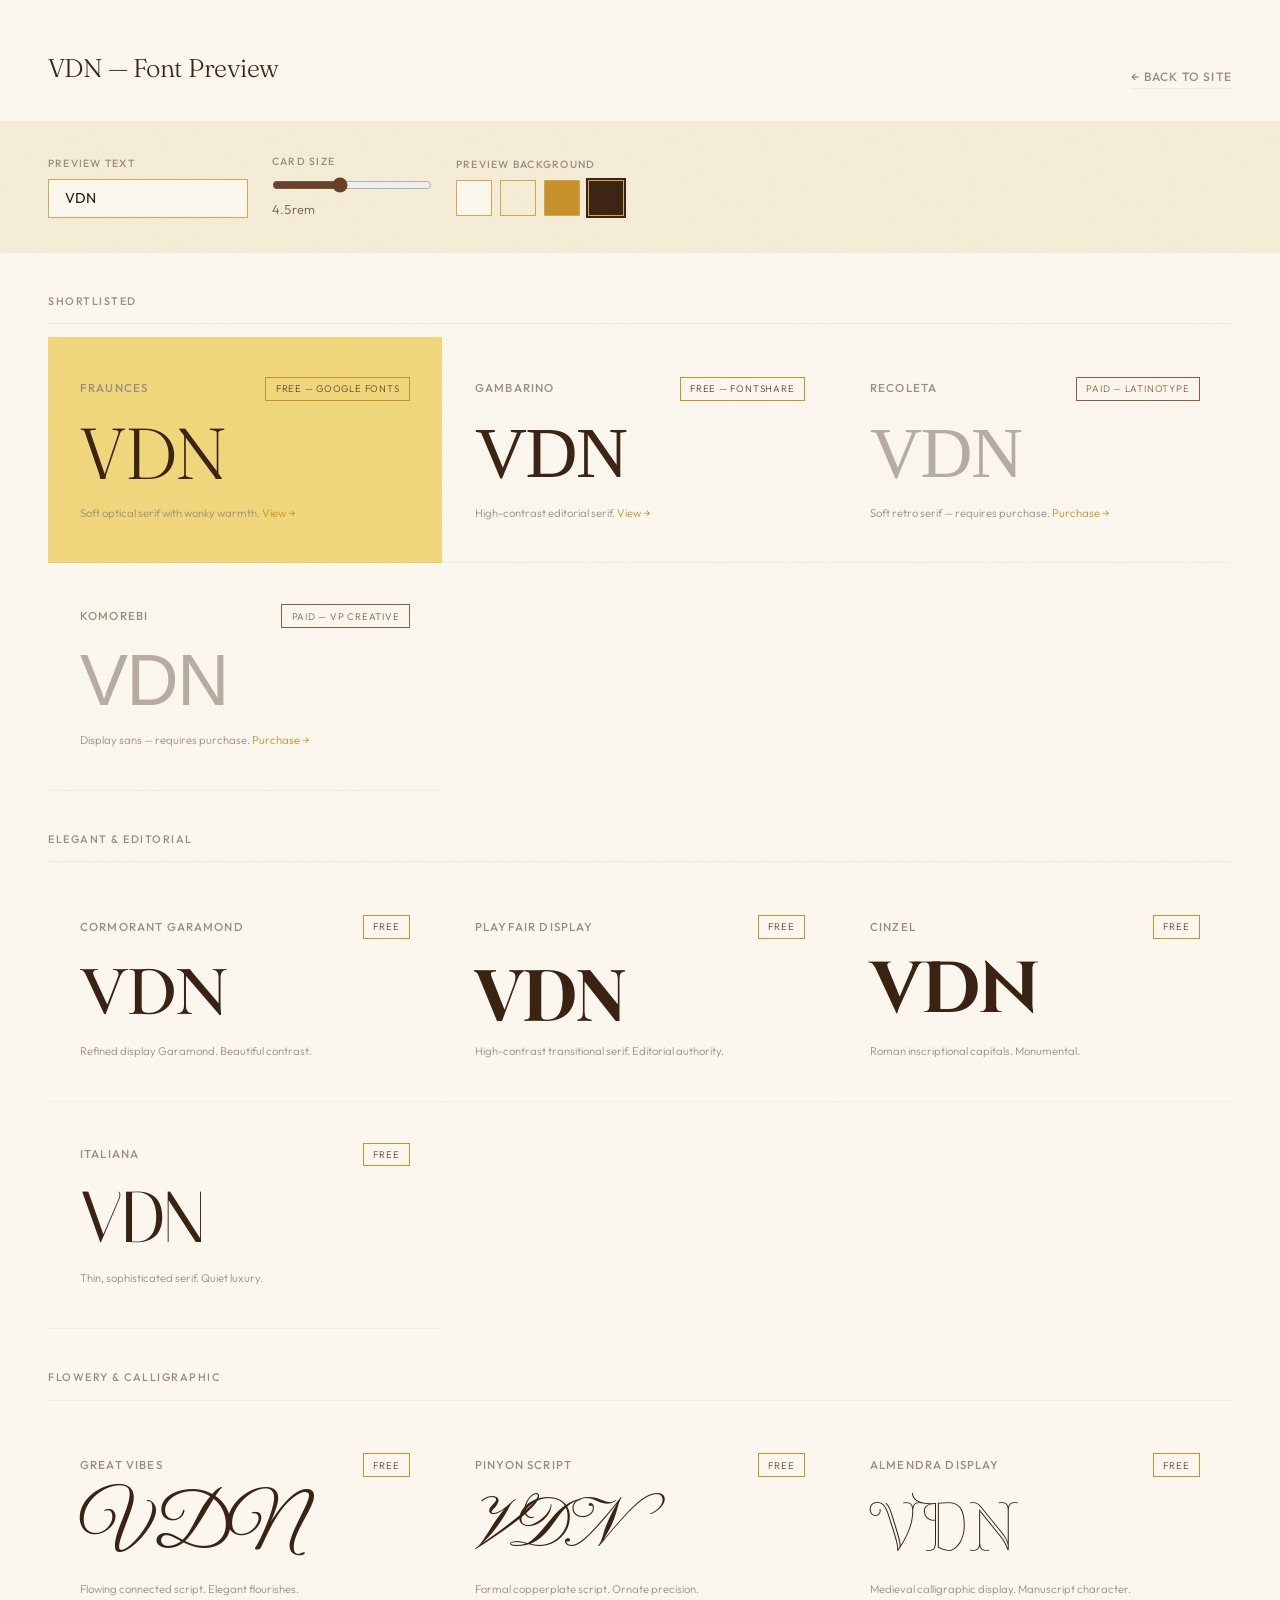
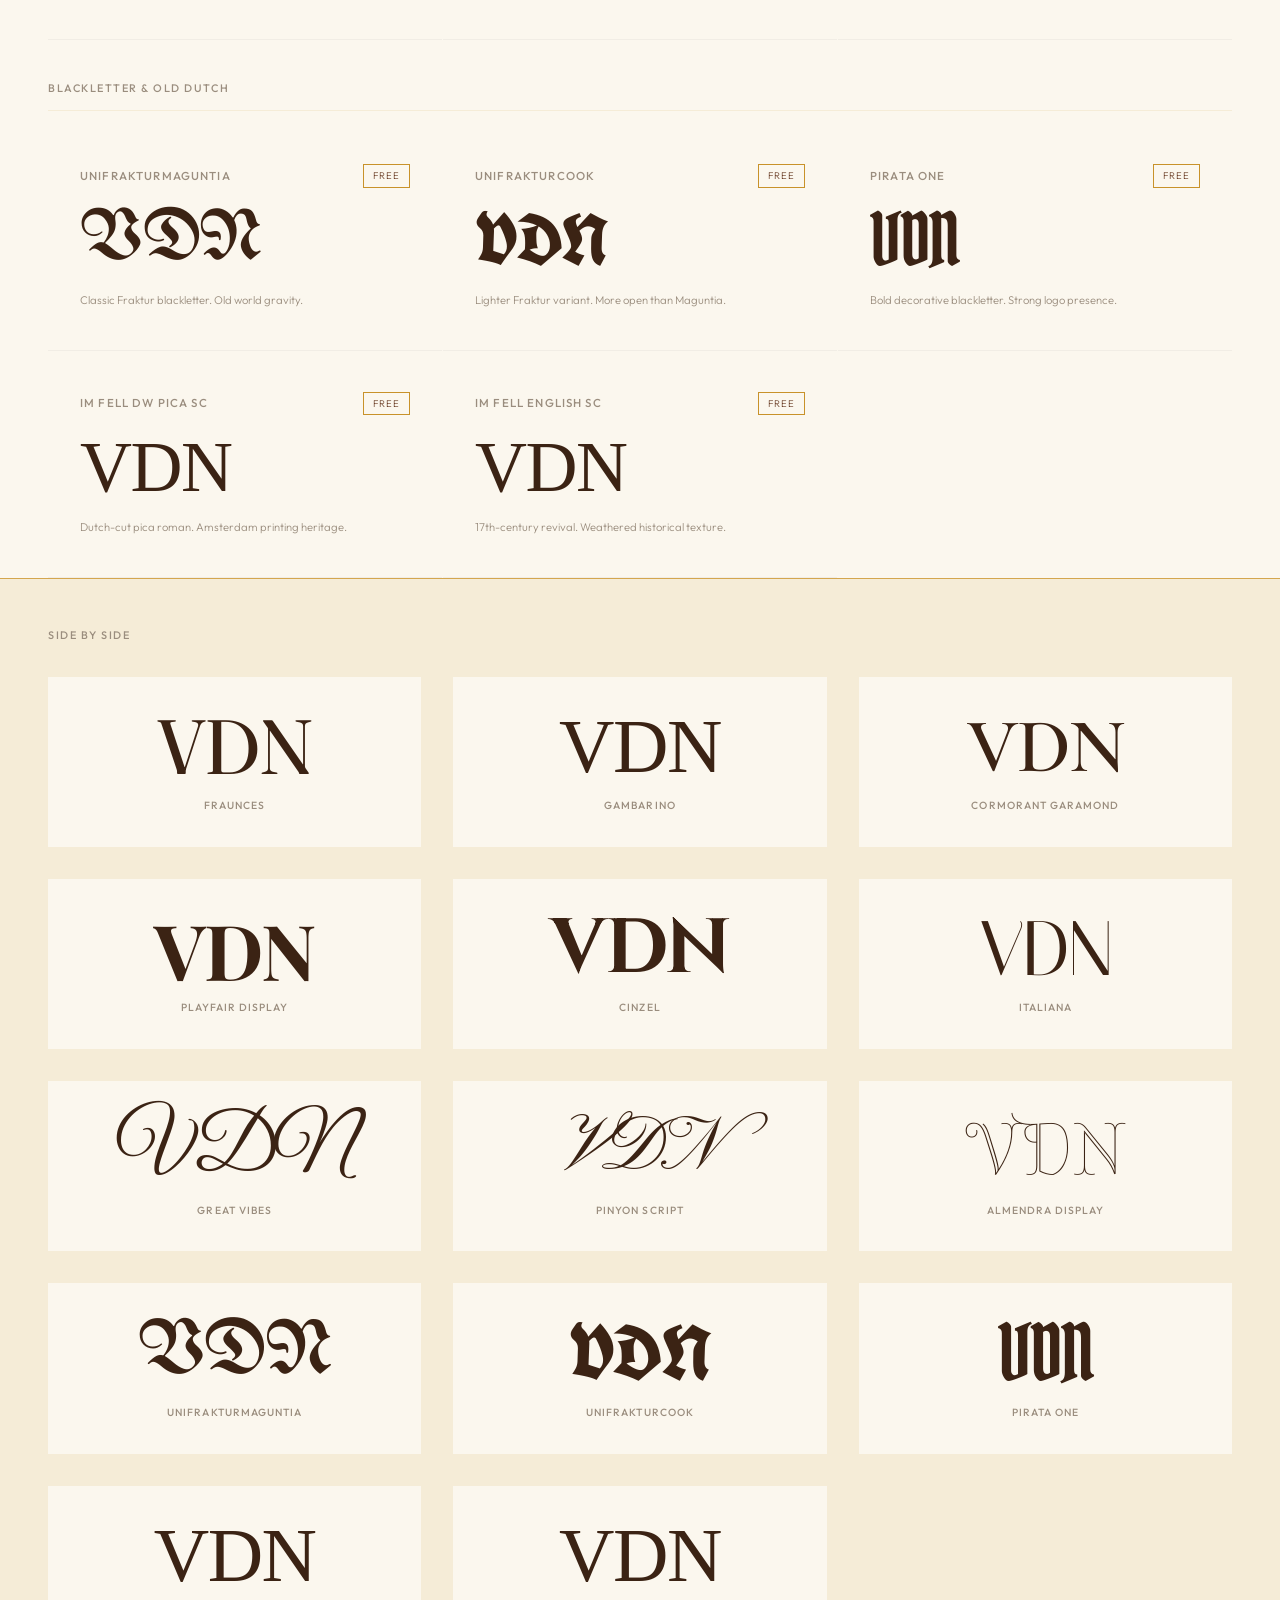
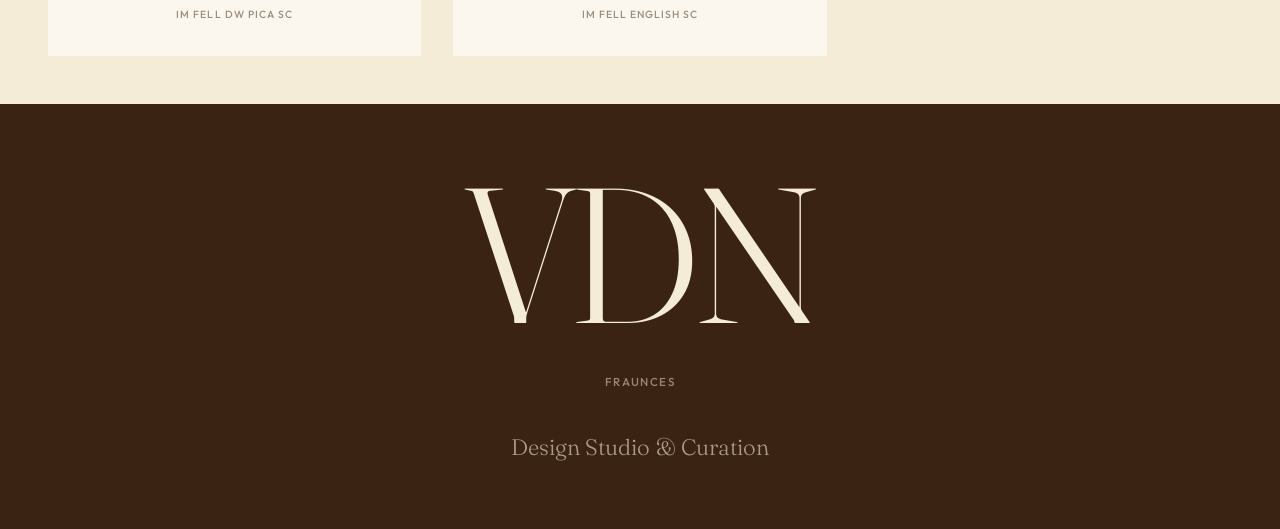
==== font-preview.html @ b95c85fc "Add font preview tool and update palette to hagelslag colors - Font preview page with 14 curated fon" ====
<!DOCTYPE html>
<html lang="en">
<head>
  <meta charset="UTF-8">
  <meta name="viewport" content="width=device-width, initial-scale=1.0">
  <title>VDN — Font Preview</title>
  <link rel="preconnect" href="https://fonts.googleapis.com">
  <link rel="preconnect" href="https://fonts.gstatic.com" crossorigin>
  <link href="https://fonts.googleapis.com/css2?family=Fraunces:opsz,wght@9..144,300;9..144,400;9..144,600;9..144,700&family=UnifrakturMaguntia&family=UnifrakturCook:wght@700&family=Pirata+One&family=Cinzel:wght@400;700&family=IM+Fell+English+SC&family=IM+Fell+DW+Pica+SC&family=Almendra+Display&family=Cormorant+Garamond:wght@300;400;600;700&family=Playfair+Display:wght@400;700&family=Italiana&family=Great+Vibes&family=Pinyon+Script&family=Outfit:wght@300;400;500&display=swap" rel="stylesheet">
  <!-- Gambarino from Fontshare -->
  <link href="https://api.fontshare.com/v2/css?f[]=gambarino@400&display=swap" rel="stylesheet">
  <style>
    :root {
      /* Hagelslag palette — deep chocolate, butter, honey */
      --chocolate: #3B2314;
      --chocolate-mid: #6B3E26;
      --chocolate-light: #8B5E3C;
      --honey: #C8922A;
      --honey-light: #D4A64E;
      --butter: #E8C86A;
      --butter-light: #F0D77B;
      --cream: #F5ECD7;
      --bread: #FBF7EE;
      --ink: #2A1A0E;
      --ink-soft: #6B5D50;
      --ink-faint: #9A8D7E;
    }

    *, *::before, *::after {
      margin: 0; padding: 0; box-sizing: border-box;
    }

    html {
      font-size: 16px;
      -webkit-font-smoothing: antialiased;
    }

    body {
      font-family: 'Outfit', sans-serif;
      font-weight: 300;
      color: var(--ink);
      background: var(--bread);
      line-height: 1.6;
      overflow-x: hidden;
    }

    /* Grain */
    body::after {
      content: '';
      position: fixed;
      inset: 0;
      pointer-events: none;
      z-index: 9999;
      opacity: 0.025;
      background-image: url("data:image/svg+xml,%3Csvg viewBox='0 0 256 256' xmlns='http://www.w3.org/2000/svg'%3E%3Cfilter id='noise'%3E%3CfeTurbulence type='fractalNoise' baseFrequency='0.9' numOctaves='4' stitchTiles='stitch'/%3E%3C/filter%3E%3Crect width='100%25' height='100%25' filter='url(%23noise)'/%3E%3C/svg%3E");
      background-size: 200px;
    }

    /* ---- Header ---- */
    .page-header {
      padding: 3rem 3rem 2rem;
      border-bottom: 1px solid var(--cream);
      display: flex;
      justify-content: space-between;
      align-items: flex-end;
      flex-wrap: wrap;
      gap: 1rem;
    }

    .page-header h1 {
      font-family: 'Fraunces', serif;
      font-weight: 300;
      font-size: 1.6rem;
      letter-spacing: -0.02em;
      color: var(--chocolate);
    }

    .page-header a {
      font-size: 0.75rem;
      letter-spacing: 0.1em;
      text-transform: uppercase;
      font-weight: 500;
      color: var(--ink-faint);
      text-decoration: none;
      border-bottom: 1px solid var(--cream);
      padding-bottom: 2px;
      transition: color 0.3s, border-color 0.3s;
    }

    .page-header a:hover {
      color: var(--chocolate);
      border-color: var(--chocolate);
    }

    /* ---- Controls ---- */
    .controls {
      padding: 2rem 3rem;
      display: flex;
      flex-wrap: wrap;
      gap: 1.5rem;
      align-items: center;
      border-bottom: 1px solid var(--cream);
      background: var(--cream);
    }

    .control-group {
      display: flex;
      flex-direction: column;
      gap: 0.4rem;
    }

    .control-group label {
      font-size: 0.65rem;
      letter-spacing: 0.12em;
      text-transform: uppercase;
      font-weight: 500;
      color: var(--ink-faint);
    }

    .control-group input[type="text"] {
      padding: 0.6rem 1rem;
      border: 1px solid var(--honey-light);
      background: var(--bread);
      font-family: 'Outfit', sans-serif;
      font-size: 0.9rem;
      color: var(--ink);
      outline: none;
      width: 200px;
      transition: border-color 0.3s;
    }

    .control-group input[type="text"]:focus {
      border-color: var(--honey);
    }

    .control-group input[type="range"] {
      width: 160px;
      accent-color: var(--chocolate-mid);
    }

    .size-value {
      font-size: 0.8rem;
      color: var(--ink-soft);
      font-variant-numeric: tabular-nums;
    }

    .theme-toggles {
      display: flex;
      gap: 0.5rem;
      margin-left: auto;
    }

    .theme-btn {
      width: 36px;
      height: 36px;
      border: 1px solid var(--honey-light);
      cursor: pointer;
      transition: transform 0.2s, box-shadow 0.2s;
    }

    .theme-btn:hover { transform: scale(1.1); }

    .theme-btn.active {
      box-shadow: 0 0 0 2px var(--chocolate);
    }

    .theme-btn.light { background: var(--bread); }
    .theme-btn.cream { background: var(--cream); }
    .theme-btn.honey { background: var(--honey); }
    .theme-btn.dark { background: var(--chocolate); }

    /* ---- Category Headers ---- */
    .category {
      padding: 2.5rem 3rem 0.8rem;
    }

    .category h2 {
      font-family: 'Outfit', sans-serif;
      font-weight: 500;
      font-size: 0.68rem;
      letter-spacing: 0.14em;
      text-transform: uppercase;
      color: var(--ink-faint);
      padding-bottom: 0.8rem;
      border-bottom: 1px solid var(--cream);
    }

    /* ---- Font Cards ---- */
    .font-grid {
      padding: 0 3rem;
      display: grid;
      grid-template-columns: repeat(auto-fill, minmax(340px, 1fr));
      gap: 1px;
    }

    .font-card {
      padding: 2.5rem 2rem;
      cursor: pointer;
      transition: background 0.4s ease;
      position: relative;
      border-bottom: 1px solid rgba(0,0,0,0.04);
    }

    .font-card:hover {
      background: var(--cream);
    }

    .font-card.selected {
      background: var(--butter-light);
    }

    .font-card-meta {
      display: flex;
      justify-content: space-between;
      align-items: center;
      margin-bottom: 1rem;
    }

    .font-card-name {
      font-size: 0.72rem;
      letter-spacing: 0.1em;
      text-transform: uppercase;
      font-weight: 500;
      color: var(--ink-faint);
    }

    .font-card-tag {
      font-size: 0.6rem;
      letter-spacing: 0.08em;
      text-transform: uppercase;
      padding: 0.2rem 0.6rem;
      border: 1px solid var(--cream);
      color: var(--ink-faint);
    }

    .font-card-tag.free { border-color: var(--honey); color: var(--chocolate-mid); }
    .font-card-tag.paid { border-color: var(--chocolate-light); color: var(--chocolate-light); }

    .font-card-preview {
      line-height: 1;
      letter-spacing: -0.02em;
      word-break: break-word;
      transition: font-size 0.3s ease;
      color: var(--chocolate);
    }

    .font-card-source {
      margin-top: 1rem;
      font-size: 0.7rem;
      color: var(--ink-faint);
    }

    .font-card-source a {
      color: var(--honey);
      text-decoration: none;
      border-bottom: 1px solid transparent;
      transition: border-color 0.3s;
    }

    .font-card-source a:hover {
      border-bottom-color: var(--honey);
    }

    /* ---- Large Preview ---- */
    .large-preview {
      padding: 4rem 3rem;
      text-align: center;
      min-height: 40vh;
      display: flex;
      flex-direction: column;
      justify-content: center;
      align-items: center;
      transition: background 0.5s, color 0.5s;
      background: var(--chocolate);
      color: var(--cream);
      position: relative;
    }

    .large-preview-text {
      font-size: clamp(5rem, 15vw, 14rem);
      line-height: 0.9;
      letter-spacing: -0.03em;
      transition: font-family 0.1s;
    }

    .large-preview-label {
      margin-top: 2rem;
      font-family: 'Outfit', sans-serif;
      font-size: 0.72rem;
      letter-spacing: 0.12em;
      text-transform: uppercase;
      font-weight: 500;
      opacity: 0.5;
    }

    .large-preview-subtitle {
      margin-top: 2.5rem;
      font-size: clamp(1rem, 2vw, 1.4rem);
      line-height: 1.5;
      opacity: 0.6;
      max-width: 500px;
      transition: font-family 0.1s;
    }

    /* ---- Side-by-side ---- */
    .comparison {
      padding: 3rem;
      background: var(--cream);
      border-top: 1px solid var(--honey-light);
    }

    .comparison h2 {
      font-family: 'Outfit', sans-serif;
      font-weight: 500;
      font-size: 0.68rem;
      letter-spacing: 0.14em;
      text-transform: uppercase;
      color: var(--ink-faint);
      margin-bottom: 2rem;
    }

    .comparison-grid {
      display: grid;
      grid-template-columns: repeat(auto-fit, minmax(280px, 1fr));
      gap: 2rem;
    }

    .comparison-item {
      padding: 2rem;
      background: var(--bread);
      text-align: center;
      transition: background 0.3s;
      cursor: pointer;
    }

    .comparison-item:hover {
      background: var(--butter-light);
    }

    .comparison-vdn {
      font-size: clamp(3rem, 6vw, 5rem);
      line-height: 1;
      letter-spacing: -0.02em;
      margin-bottom: 0.8rem;
      color: var(--chocolate);
    }

    .comparison-name {
      font-size: 0.65rem;
      letter-spacing: 0.1em;
      text-transform: uppercase;
      font-weight: 500;
      color: var(--ink-faint);
    }

    /* Theme variations */
    .large-preview.theme-light {
      background: var(--bread);
      color: var(--chocolate);
    }

    .large-preview.theme-cream {
      background: var(--cream);
      color: var(--chocolate);
    }

    .large-preview.theme-honey {
      background: var(--honey);
      color: var(--chocolate);
    }

    .large-preview.theme-dark {
      background: var(--chocolate);
      color: var(--cream);
    }

    /* Responsive */
    @media (max-width: 700px) {
      .page-header, .controls, .category, .font-grid, .comparison, .large-preview {
        padding-left: 1.5rem;
        padding-right: 1.5rem;
      }

      .font-grid {
        grid-template-columns: 1fr;
      }

      .controls { gap: 1rem; }
      .theme-toggles { margin-left: 0; }
    }
  </style>
</head>
<body>

  <header class="page-header">
    <h1>VDN — Font Preview</h1>
    <a href="index.html">&larr; Back to site</a>
  </header>

  <div class="controls">
    <div class="control-group">
      <label>Preview Text</label>
      <input type="text" id="previewText" value="VDN" maxlength="20">
    </div>
    <div class="control-group">
      <label>Card Size</label>
      <input type="range" id="sizeSlider" min="2" max="8" step="0.5" value="4.5">
      <span class="size-value" id="sizeValue">4.5rem</span>
    </div>
    <div class="control-group">
      <label>Preview Background</label>
      <div class="theme-toggles">
        <button class="theme-btn light" data-theme="theme-light" title="Bread"></button>
        <button class="theme-btn cream" data-theme="theme-cream" title="Cream"></button>
        <button class="theme-btn honey" data-theme="theme-honey" title="Honey"></button>
        <button class="theme-btn dark active" data-theme="theme-dark" title="Chocolate"></button>
      </div>
    </div>
  </div>

  <!-- Shortlisted -->
  <div class="category"><h2>Shortlisted</h2></div>
  <div class="font-grid">
    <div class="font-card selected" data-font="'Fraunces', serif" onclick="selectFont(this)">
      <div class="font-card-meta">
        <span class="font-card-name">Fraunces</span>
        <span class="font-card-tag free">Free — Google Fonts</span>
      </div>
      <div class="font-card-preview" style="font-family: 'Fraunces', serif;">VDN</div>
      <div class="font-card-source">Soft optical serif with wonky warmth. <a href="https://fonts.google.com/specimen/Fraunces" target="_blank">View &rarr;</a></div>
    </div>
    <div class="font-card" data-font="'Gambarino', serif" onclick="selectFont(this)">
      <div class="font-card-meta">
        <span class="font-card-name">Gambarino</span>
        <span class="font-card-tag free">Free — Fontshare</span>
      </div>
      <div class="font-card-preview" style="font-family: 'Gambarino', serif;">VDN</div>
      <div class="font-card-source">High-contrast editorial serif. <a href="https://www.fontshare.com/fonts/gambarino" target="_blank">View &rarr;</a></div>
    </div>
    <div class="font-card" data-font="'Recoleta', serif" onclick="selectFont(this)">
      <div class="font-card-meta">
        <span class="font-card-name">Recoleta</span>
        <span class="font-card-tag paid">Paid — Latinotype</span>
      </div>
      <div class="font-card-preview" style="font-family: 'Recoleta', Georgia, serif; opacity: 0.35;">VDN</div>
      <div class="font-card-source">Soft retro serif — requires purchase. <a href="https://www.myfonts.com/collections/recoleta-font-latinotype" target="_blank">Purchase &rarr;</a></div>
    </div>
    <div class="font-card" data-font="'Komorebi', sans-serif" onclick="selectFont(this)">
      <div class="font-card-meta">
        <span class="font-card-name">Komorebi</span>
        <span class="font-card-tag paid">Paid — VP Creative</span>
      </div>
      <div class="font-card-preview" style="font-family: 'Komorebi', sans-serif; opacity: 0.35;">VDN</div>
      <div class="font-card-source">Display sans — requires purchase. <a href="https://creativemarket.com/VPcreativeshop" target="_blank">Purchase &rarr;</a></div>
    </div>
  </div>

  <!-- Elegant & Editorial -->
  <div class="category"><h2>Elegant &amp; Editorial</h2></div>
  <div class="font-grid">
    <div class="font-card" data-font="'Cormorant Garamond', serif" onclick="selectFont(this)">
      <div class="font-card-meta">
        <span class="font-card-name">Cormorant Garamond</span>
        <span class="font-card-tag free">Free</span>
      </div>
      <div class="font-card-preview" style="font-family: 'Cormorant Garamond', serif; font-weight: 600;">VDN</div>
      <div class="font-card-source">Refined display Garamond. Beautiful contrast.</div>
    </div>
    <div class="font-card" data-font="'Playfair Display', serif" onclick="selectFont(this)">
      <div class="font-card-meta">
        <span class="font-card-name">Playfair Display</span>
        <span class="font-card-tag free">Free</span>
      </div>
      <div class="font-card-preview" style="font-family: 'Playfair Display', serif; font-weight: 700;">VDN</div>
      <div class="font-card-source">High-contrast transitional serif. Editorial authority.</div>
    </div>
    <div class="font-card" data-font="'Cinzel', serif" onclick="selectFont(this)">
      <div class="font-card-meta">
        <span class="font-card-name">Cinzel</span>
        <span class="font-card-tag free">Free</span>
      </div>
      <div class="font-card-preview" style="font-family: 'Cinzel', serif; font-weight: 700;">VDN</div>
      <div class="font-card-source">Roman inscriptional capitals. Monumental.</div>
    </div>
    <div class="font-card" data-font="'Italiana', serif" onclick="selectFont(this)">
      <div class="font-card-meta">
        <span class="font-card-name">Italiana</span>
        <span class="font-card-tag free">Free</span>
      </div>
      <div class="font-card-preview" style="font-family: 'Italiana', serif;">VDN</div>
      <div class="font-card-source">Thin, sophisticated serif. Quiet luxury.</div>
    </div>
  </div>

  <!-- Flowery & Calligraphic -->
  <div class="category"><h2>Flowery &amp; Calligraphic</h2></div>
  <div class="font-grid">
    <div class="font-card" data-font="'Great Vibes', cursive" onclick="selectFont(this)">
      <div class="font-card-meta">
        <span class="font-card-name">Great Vibes</span>
        <span class="font-card-tag free">Free</span>
      </div>
      <div class="font-card-preview" style="font-family: 'Great Vibes', cursive;">VDN</div>
      <div class="font-card-source">Flowing connected script. Elegant flourishes.</div>
    </div>
    <div class="font-card" data-font="'Pinyon Script', cursive" onclick="selectFont(this)">
      <div class="font-card-meta">
        <span class="font-card-name">Pinyon Script</span>
        <span class="font-card-tag free">Free</span>
      </div>
      <div class="font-card-preview" style="font-family: 'Pinyon Script', cursive;">VDN</div>
      <div class="font-card-source">Formal copperplate script. Ornate precision.</div>
    </div>
    <div class="font-card" data-font="'Almendra Display', serif" onclick="selectFont(this)">
      <div class="font-card-meta">
        <span class="font-card-name">Almendra Display</span>
        <span class="font-card-tag free">Free</span>
      </div>
      <div class="font-card-preview" style="font-family: 'Almendra Display', serif;">VDN</div>
      <div class="font-card-source">Medieval calligraphic display. Manuscript character.</div>
    </div>
  </div>

  <!-- Blackletter & Old Dutch -->
  <div class="category"><h2>Blackletter &amp; Old Dutch</h2></div>
  <div class="font-grid">
    <div class="font-card" data-font="'UnifrakturMaguntia', serif" onclick="selectFont(this)">
      <div class="font-card-meta">
        <span class="font-card-name">UnifrakturMaguntia</span>
        <span class="font-card-tag free">Free</span>
      </div>
      <div class="font-card-preview" style="font-family: 'UnifrakturMaguntia', serif;">VDN</div>
      <div class="font-card-source">Classic Fraktur blackletter. Old world gravity.</div>
    </div>
    <div class="font-card" data-font="'UnifrakturCook', serif" onclick="selectFont(this)">
      <div class="font-card-meta">
        <span class="font-card-name">UnifrakturCook</span>
        <span class="font-card-tag free">Free</span>
      </div>
      <div class="font-card-preview" style="font-family: 'UnifrakturCook', serif; font-weight: 700;">VDN</div>
      <div class="font-card-source">Lighter Fraktur variant. More open than Maguntia.</div>
    </div>
    <div class="font-card" data-font="'Pirata One', serif" onclick="selectFont(this)">
      <div class="font-card-meta">
        <span class="font-card-name">Pirata One</span>
        <span class="font-card-tag free">Free</span>
      </div>
      <div class="font-card-preview" style="font-family: 'Pirata One', serif;">VDN</div>
      <div class="font-card-source">Bold decorative blackletter. Strong logo presence.</div>
    </div>
    <div class="font-card" data-font="'IM Fell DW Pica SC', serif" onclick="selectFont(this)">
      <div class="font-card-meta">
        <span class="font-card-name">IM Fell DW Pica SC</span>
        <span class="font-card-tag free">Free</span>
      </div>
      <div class="font-card-preview" style="font-family: 'IM Fell DW Pica SC', serif;">VDN</div>
      <div class="font-card-source">Dutch-cut pica roman. Amsterdam printing heritage.</div>
    </div>
    <div class="font-card" data-font="'IM Fell English SC', serif" onclick="selectFont(this)">
      <div class="font-card-meta">
        <span class="font-card-name">IM Fell English SC</span>
        <span class="font-card-tag free">Free</span>
      </div>
      <div class="font-card-preview" style="font-family: 'IM Fell English SC', serif;">VDN</div>
      <div class="font-card-source">17th-century revival. Weathered historical texture.</div>
    </div>
  </div>

  <!-- Side-by-side -->
  <div class="comparison">
    <h2>Side by Side</h2>
    <div class="comparison-grid" id="comparisonGrid"></div>
  </div>

  <!-- Large Preview -->
  <div class="large-preview theme-dark" id="largePreview">
    <div class="large-preview-text" id="largePreviewText" style="font-family: 'Fraunces', serif;">VDN</div>
    <div class="large-preview-label" id="largePreviewLabel">Fraunces</div>
    <div class="large-preview-subtitle" id="largePreviewSubtitle" style="font-family: 'Fraunces', serif;">Design Studio & Curation</div>
  </div>

  <script>
    const previewText = document.getElementById('previewText');
    const sizeSlider = document.getElementById('sizeSlider');
    const sizeValue = document.getElementById('sizeValue');
    const largePreview = document.getElementById('largePreview');
    const largePreviewText = document.getElementById('largePreviewText');
    const largePreviewLabel = document.getElementById('largePreviewLabel');
    const largePreviewSubtitle = document.getElementById('largePreviewSubtitle');
    const cards = document.querySelectorAll('.font-card');

    const allFonts = [
      { name: 'Fraunces', family: "'Fraunces', serif", weight: '400' },
      { name: 'Gambarino', family: "'Gambarino', serif", weight: '400' },
      { name: 'Cormorant Garamond', family: "'Cormorant Garamond', serif", weight: '600' },
      { name: 'Playfair Display', family: "'Playfair Display', serif", weight: '700' },
      { name: 'Cinzel', family: "'Cinzel', serif", weight: '700' },
      { name: 'Italiana', family: "'Italiana', serif", weight: '400' },
      { name: 'Great Vibes', family: "'Great Vibes', cursive", weight: '400' },
      { name: 'Pinyon Script', family: "'Pinyon Script', cursive", weight: '400' },
      { name: 'Almendra Display', family: "'Almendra Display', serif", weight: '400' },
      { name: 'UnifrakturMaguntia', family: "'UnifrakturMaguntia', serif", weight: '400' },
      { name: 'UnifrakturCook', family: "'UnifrakturCook', serif", weight: '700' },
      { name: 'Pirata One', family: "'Pirata One', serif", weight: '400' },
      { name: 'IM Fell DW Pica SC', family: "'IM Fell DW Pica SC', serif", weight: '400' },
      { name: 'IM Fell English SC', family: "'IM Fell English SC', serif", weight: '400' },
    ];

    // Build comparison grid
    const compGrid = document.getElementById('comparisonGrid');
    allFonts.forEach(f => {
      const div = document.createElement('div');
      div.className = 'comparison-item';
      div.innerHTML = `
        <div class="comparison-vdn" style="font-family: ${f.family}; font-weight: ${f.weight};">VDN</div>
        <div class="comparison-name">${f.name}</div>
      `;
      div.addEventListener('click', () => {
        largePreviewText.style.fontFamily = f.family;
        largePreviewText.style.fontWeight = f.weight;
        largePreviewSubtitle.style.fontFamily = f.family;
        largePreviewLabel.textContent = f.name;
        largePreview.scrollIntoView({ behavior: 'smooth' });
      });
      compGrid.appendChild(div);
    });

    previewText.addEventListener('input', () => {
      const val = previewText.value || 'VDN';
      document.querySelectorAll('.font-card-preview').forEach(el => el.textContent = val);
      document.querySelectorAll('.comparison-vdn').forEach(el => el.textContent = val);
      largePreviewText.textContent = val;
    });

    sizeSlider.addEventListener('input', () => {
      const val = sizeSlider.value;
      sizeValue.textContent = val + 'rem';
      document.querySelectorAll('.font-card-preview').forEach(el => {
        el.style.fontSize = val + 'rem';
      });
    });

    document.querySelectorAll('.font-card-preview').forEach(el => {
      el.style.fontSize = '4.5rem';
    });

    function selectFont(card) {
      cards.forEach(c => c.classList.remove('selected'));
      card.classList.add('selected');
      const font = card.dataset.font;
      const name = card.querySelector('.font-card-name').textContent;
      largePreviewText.style.fontFamily = font;
      largePreviewSubtitle.style.fontFamily = font;
      largePreviewLabel.textContent = name;
      largePreview.scrollIntoView({ behavior: 'smooth', block: 'center' });
    }

    document.querySelectorAll('.theme-btn').forEach(btn => {
      btn.addEventListener('click', () => {
        document.querySelectorAll('.theme-btn').forEach(b => b.classList.remove('active'));
        btn.classList.add('active');
        largePreview.className = 'large-preview ' + btn.dataset.theme;
      });
    });
  </script>

</body>
</html>
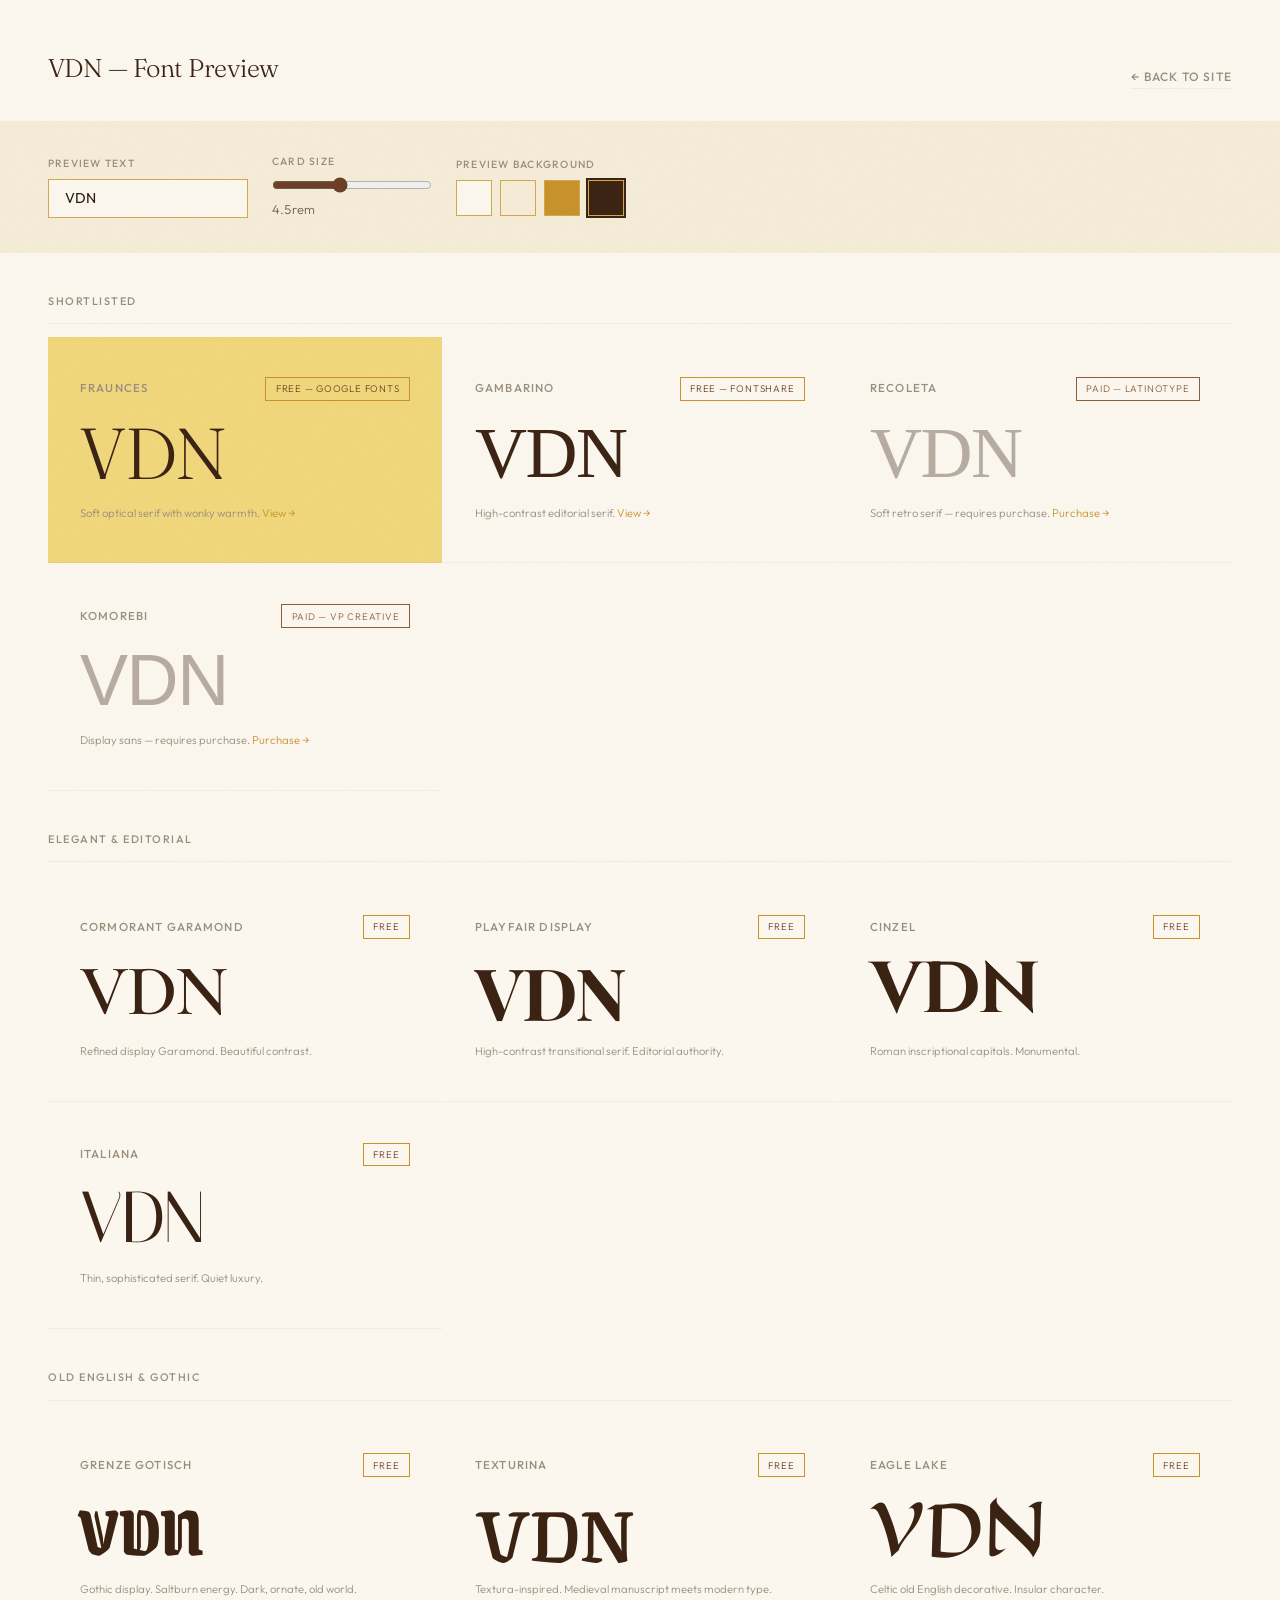
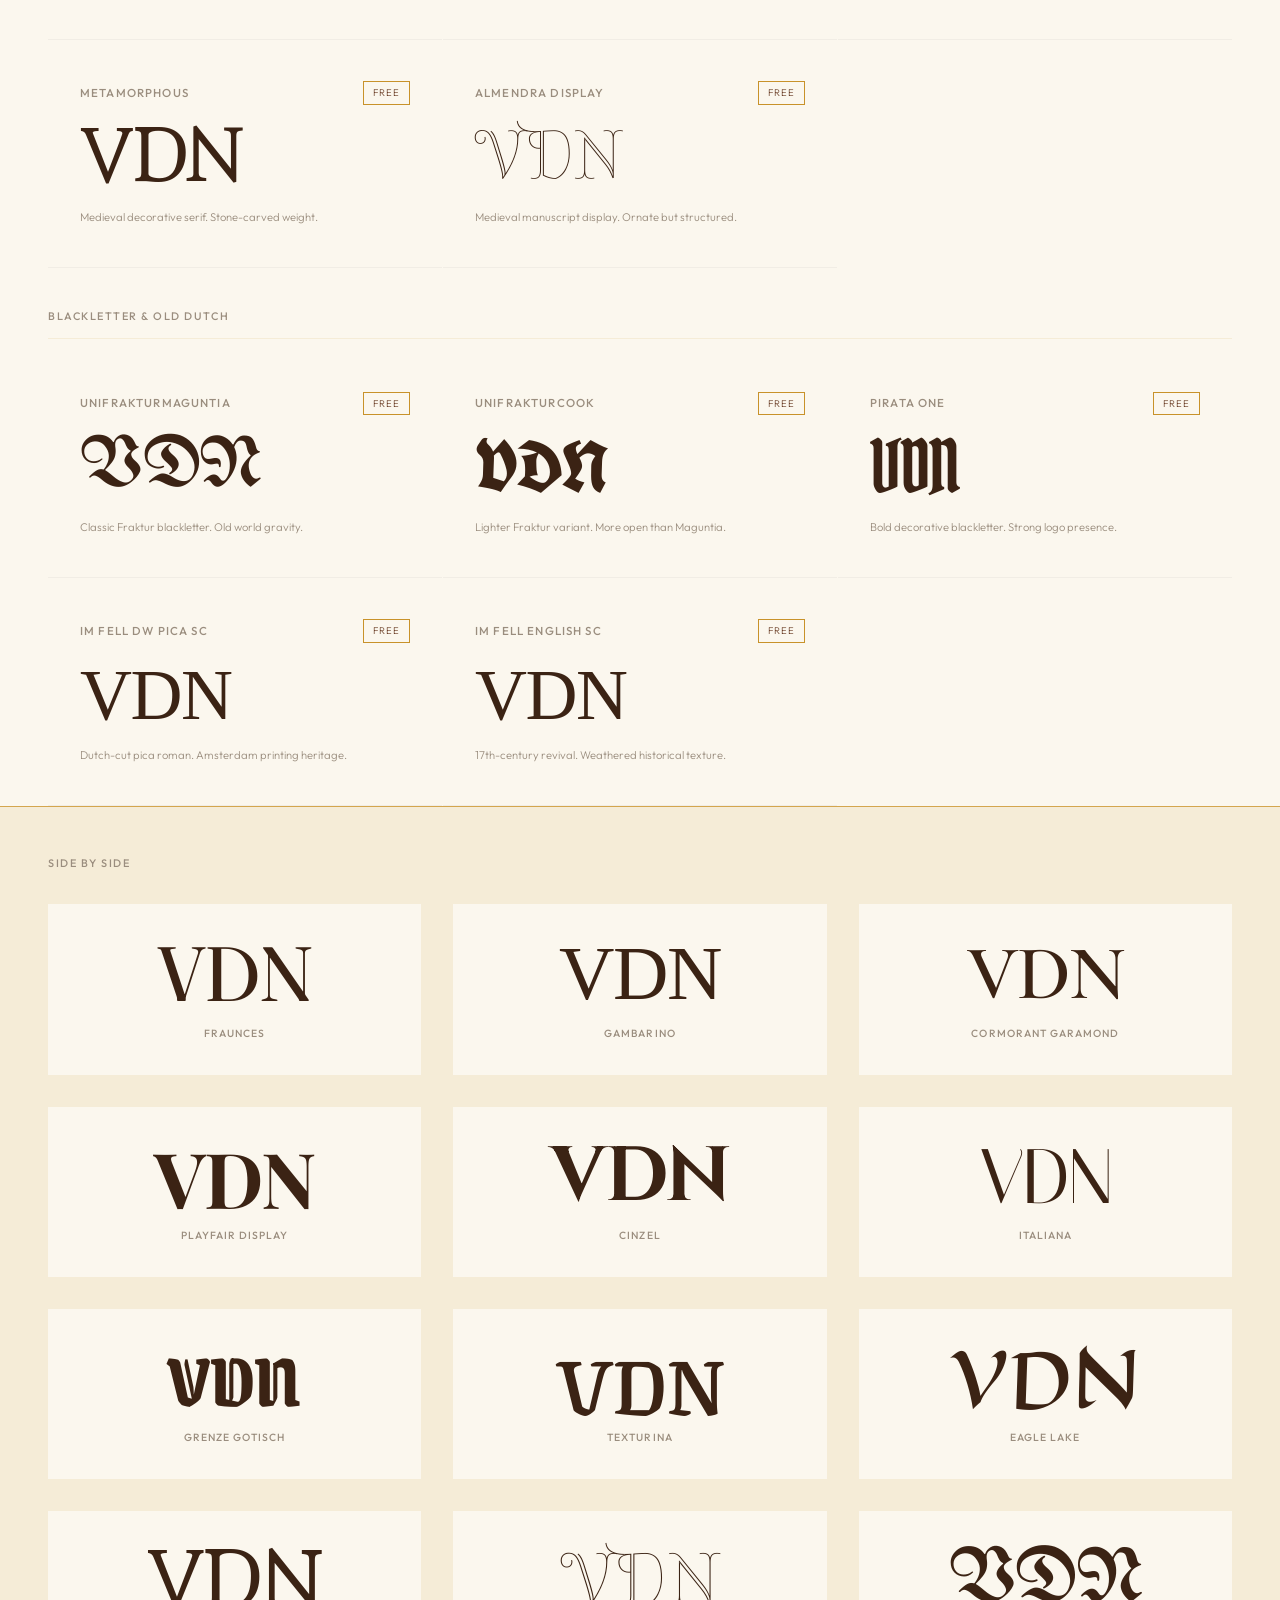
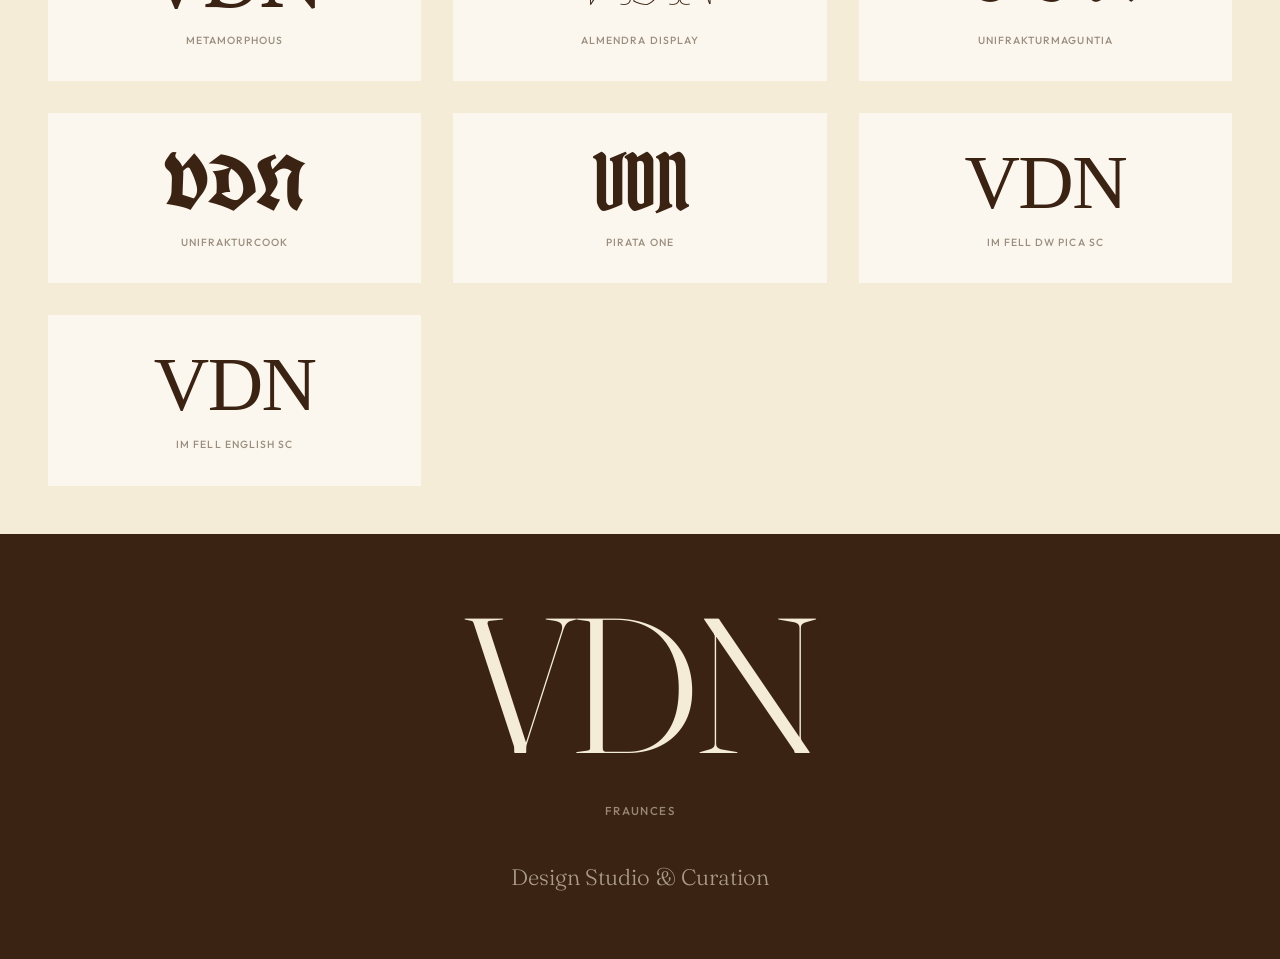
==== commit d320effc: "Replace flowery/cursive fonts with old English & gothic options Swapped Great Vibes, Pinyon Script f" ====
--- a/font-preview.html
+++ b/font-preview.html
@@ -6,7 +6,7 @@
   <title>VDN — Font Preview</title>
   <link rel="preconnect" href="https://fonts.googleapis.com">
   <link rel="preconnect" href="https://fonts.gstatic.com" crossorigin>
-  <link href="https://fonts.googleapis.com/css2?family=Fraunces:opsz,wght@9..144,300;9..144,400;9..144,600;9..144,700&family=UnifrakturMaguntia&family=UnifrakturCook:wght@700&family=Pirata+One&family=Cinzel:wght@400;700&family=IM+Fell+English+SC&family=IM+Fell+DW+Pica+SC&family=Almendra+Display&family=Cormorant+Garamond:wght@300;400;600;700&family=Playfair+Display:wght@400;700&family=Italiana&family=Great+Vibes&family=Pinyon+Script&family=Outfit:wght@300;400;500&display=swap" rel="stylesheet">
+  <link href="https://fonts.googleapis.com/css2?family=Fraunces:opsz,wght@9..144,300;9..144,400;9..144,600;9..144,700&family=UnifrakturMaguntia&family=UnifrakturCook:wght@700&family=Pirata+One&family=Cinzel:wght@400;700&family=IM+Fell+English+SC&family=IM+Fell+DW+Pica+SC&family=Almendra+Display&family=Cormorant+Garamond:wght@300;400;600;700&family=Playfair+Display:wght@400;700&family=Italiana&family=Grenze+Gotisch:wght@400;700&family=Texturina:opsz,wght@12..72,400;12..72,700&family=Eagle+Lake&family=Metamorphous&family=Outfit:wght@300;400;500&display=swap" rel="stylesheet">
   <!-- Gambarino from Fontshare -->
   <link href="https://api.fontshare.com/v2/css?f[]=gambarino@400&display=swap" rel="stylesheet">
   <style>
@@ -492,24 +492,40 @@
     </div>
   </div>
 
-  <!-- Flowery & Calligraphic -->
-  <div class="category"><h2>Flowery &amp; Calligraphic</h2></div>
+  <!-- Old English & Gothic -->
+  <div class="category"><h2>Old English &amp; Gothic</h2></div>
   <div class="font-grid">
-    <div class="font-card" data-font="'Great Vibes', cursive" onclick="selectFont(this)">
-      <div class="font-card-meta">
-        <span class="font-card-name">Great Vibes</span>
-        <span class="font-card-tag free">Free</span>
-      </div>
-      <div class="font-card-preview" style="font-family: 'Great Vibes', cursive;">VDN</div>
-      <div class="font-card-source">Flowing connected script. Elegant flourishes.</div>
-    </div>
-    <div class="font-card" data-font="'Pinyon Script', cursive" onclick="selectFont(this)">
-      <div class="font-card-meta">
-        <span class="font-card-name">Pinyon Script</span>
-        <span class="font-card-tag free">Free</span>
-      </div>
-      <div class="font-card-preview" style="font-family: 'Pinyon Script', cursive;">VDN</div>
-      <div class="font-card-source">Formal copperplate script. Ornate precision.</div>
+    <div class="font-card" data-font="'Grenze Gotisch', serif" onclick="selectFont(this)">
+      <div class="font-card-meta">
+        <span class="font-card-name">Grenze Gotisch</span>
+        <span class="font-card-tag free">Free</span>
+      </div>
+      <div class="font-card-preview" style="font-family: 'Grenze Gotisch', serif; font-weight: 700;">VDN</div>
+      <div class="font-card-source">Gothic display. Saltburn energy. Dark, ornate, old world.</div>
+    </div>
+    <div class="font-card" data-font="'Texturina', serif" onclick="selectFont(this)">
+      <div class="font-card-meta">
+        <span class="font-card-name">Texturina</span>
+        <span class="font-card-tag free">Free</span>
+      </div>
+      <div class="font-card-preview" style="font-family: 'Texturina', serif; font-weight: 700;">VDN</div>
+      <div class="font-card-source">Textura-inspired. Medieval manuscript meets modern type.</div>
+    </div>
+    <div class="font-card" data-font="'Eagle Lake', serif" onclick="selectFont(this)">
+      <div class="font-card-meta">
+        <span class="font-card-name">Eagle Lake</span>
+        <span class="font-card-tag free">Free</span>
+      </div>
+      <div class="font-card-preview" style="font-family: 'Eagle Lake', serif;">VDN</div>
+      <div class="font-card-source">Celtic old English decorative. Insular character.</div>
+    </div>
+    <div class="font-card" data-font="'Metamorphous', serif" onclick="selectFont(this)">
+      <div class="font-card-meta">
+        <span class="font-card-name">Metamorphous</span>
+        <span class="font-card-tag free">Free</span>
+      </div>
+      <div class="font-card-preview" style="font-family: 'Metamorphous', serif;">VDN</div>
+      <div class="font-card-source">Medieval decorative serif. Stone-carved weight.</div>
     </div>
     <div class="font-card" data-font="'Almendra Display', serif" onclick="selectFont(this)">
       <div class="font-card-meta">
@@ -517,7 +533,7 @@
         <span class="font-card-tag free">Free</span>
       </div>
       <div class="font-card-preview" style="font-family: 'Almendra Display', serif;">VDN</div>
-      <div class="font-card-source">Medieval calligraphic display. Manuscript character.</div>
+      <div class="font-card-source">Medieval manuscript display. Ornate but structured.</div>
     </div>
   </div>
 
@@ -596,8 +612,10 @@
       { name: 'Playfair Display', family: "'Playfair Display', serif", weight: '700' },
       { name: 'Cinzel', family: "'Cinzel', serif", weight: '700' },
       { name: 'Italiana', family: "'Italiana', serif", weight: '400' },
-      { name: 'Great Vibes', family: "'Great Vibes', cursive", weight: '400' },
-      { name: 'Pinyon Script', family: "'Pinyon Script', cursive", weight: '400' },
+      { name: 'Grenze Gotisch', family: "'Grenze Gotisch', serif", weight: '700' },
+      { name: 'Texturina', family: "'Texturina', serif", weight: '700' },
+      { name: 'Eagle Lake', family: "'Eagle Lake', serif", weight: '400' },
+      { name: 'Metamorphous', family: "'Metamorphous', serif", weight: '400' },
       { name: 'Almendra Display', family: "'Almendra Display', serif", weight: '400' },
       { name: 'UnifrakturMaguntia', family: "'UnifrakturMaguntia', serif", weight: '400' },
       { name: 'UnifrakturCook', family: "'UnifrakturCook', serif", weight: '700' },
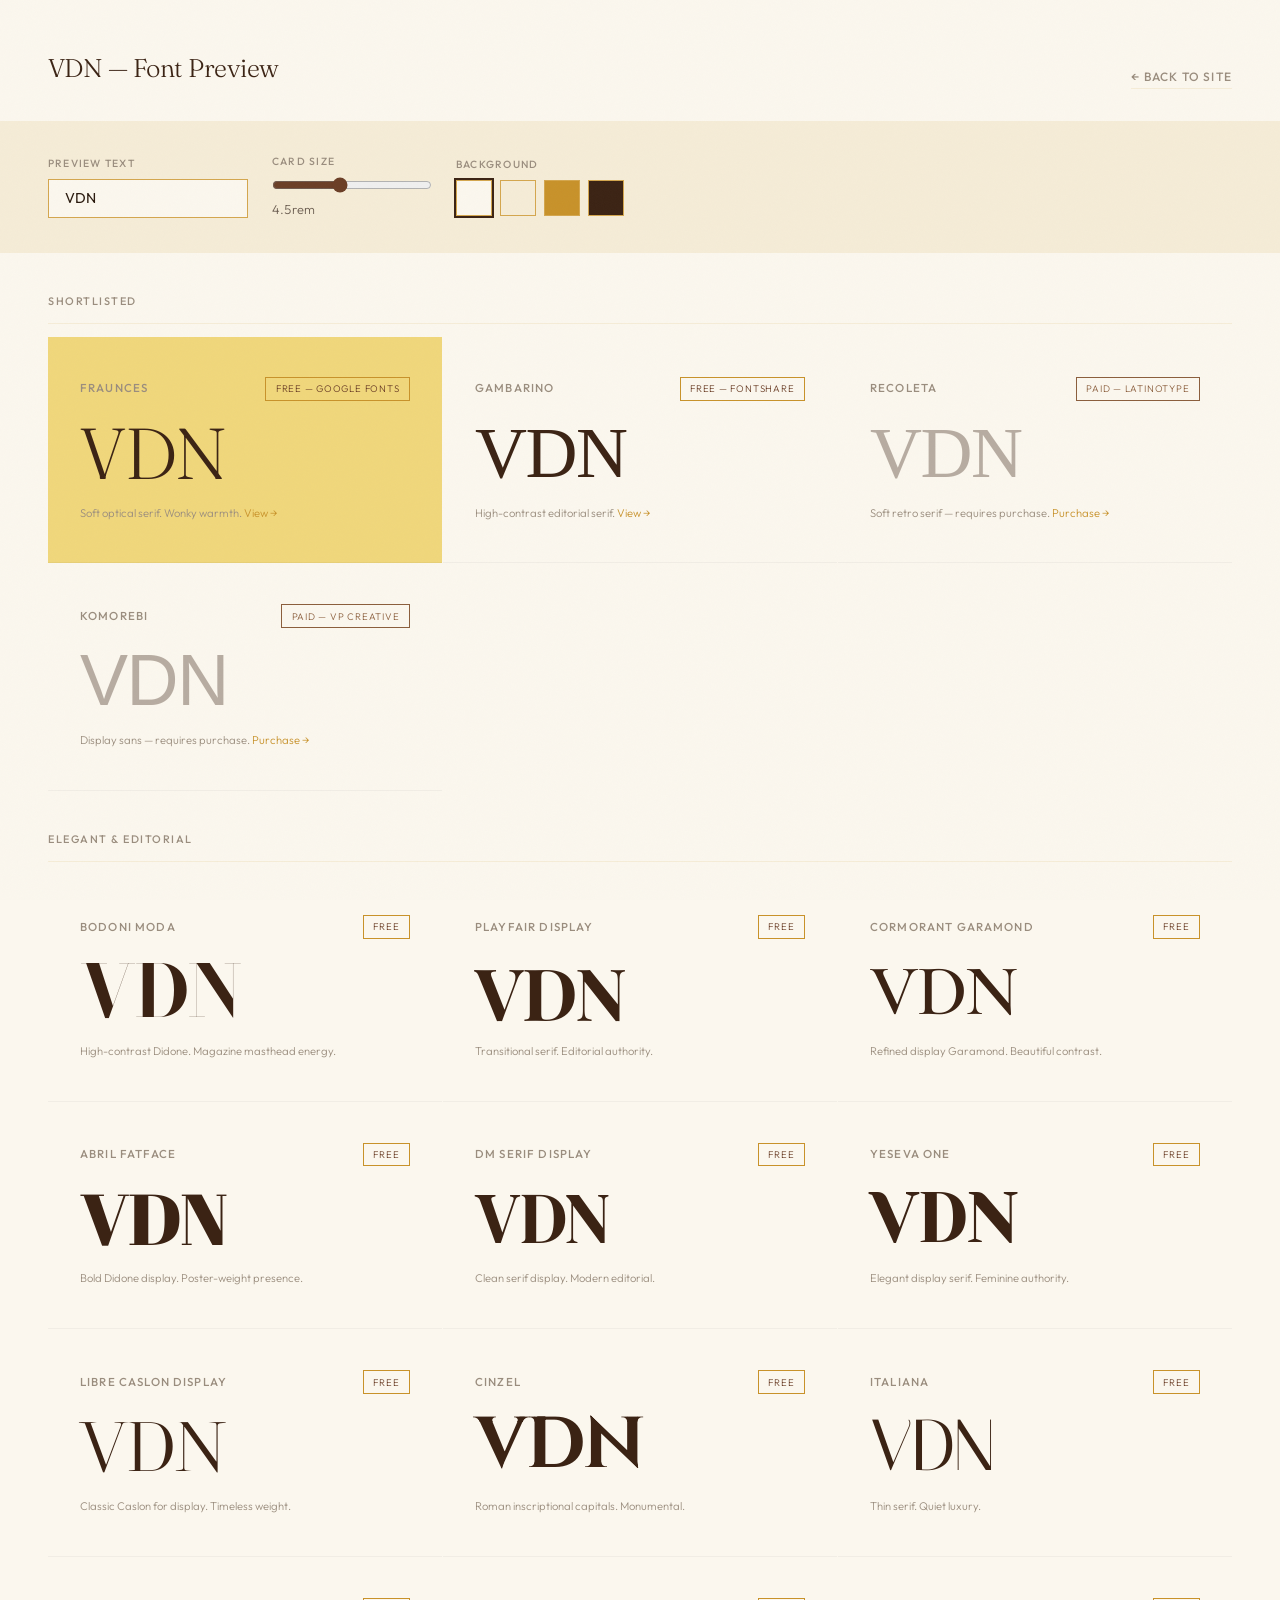
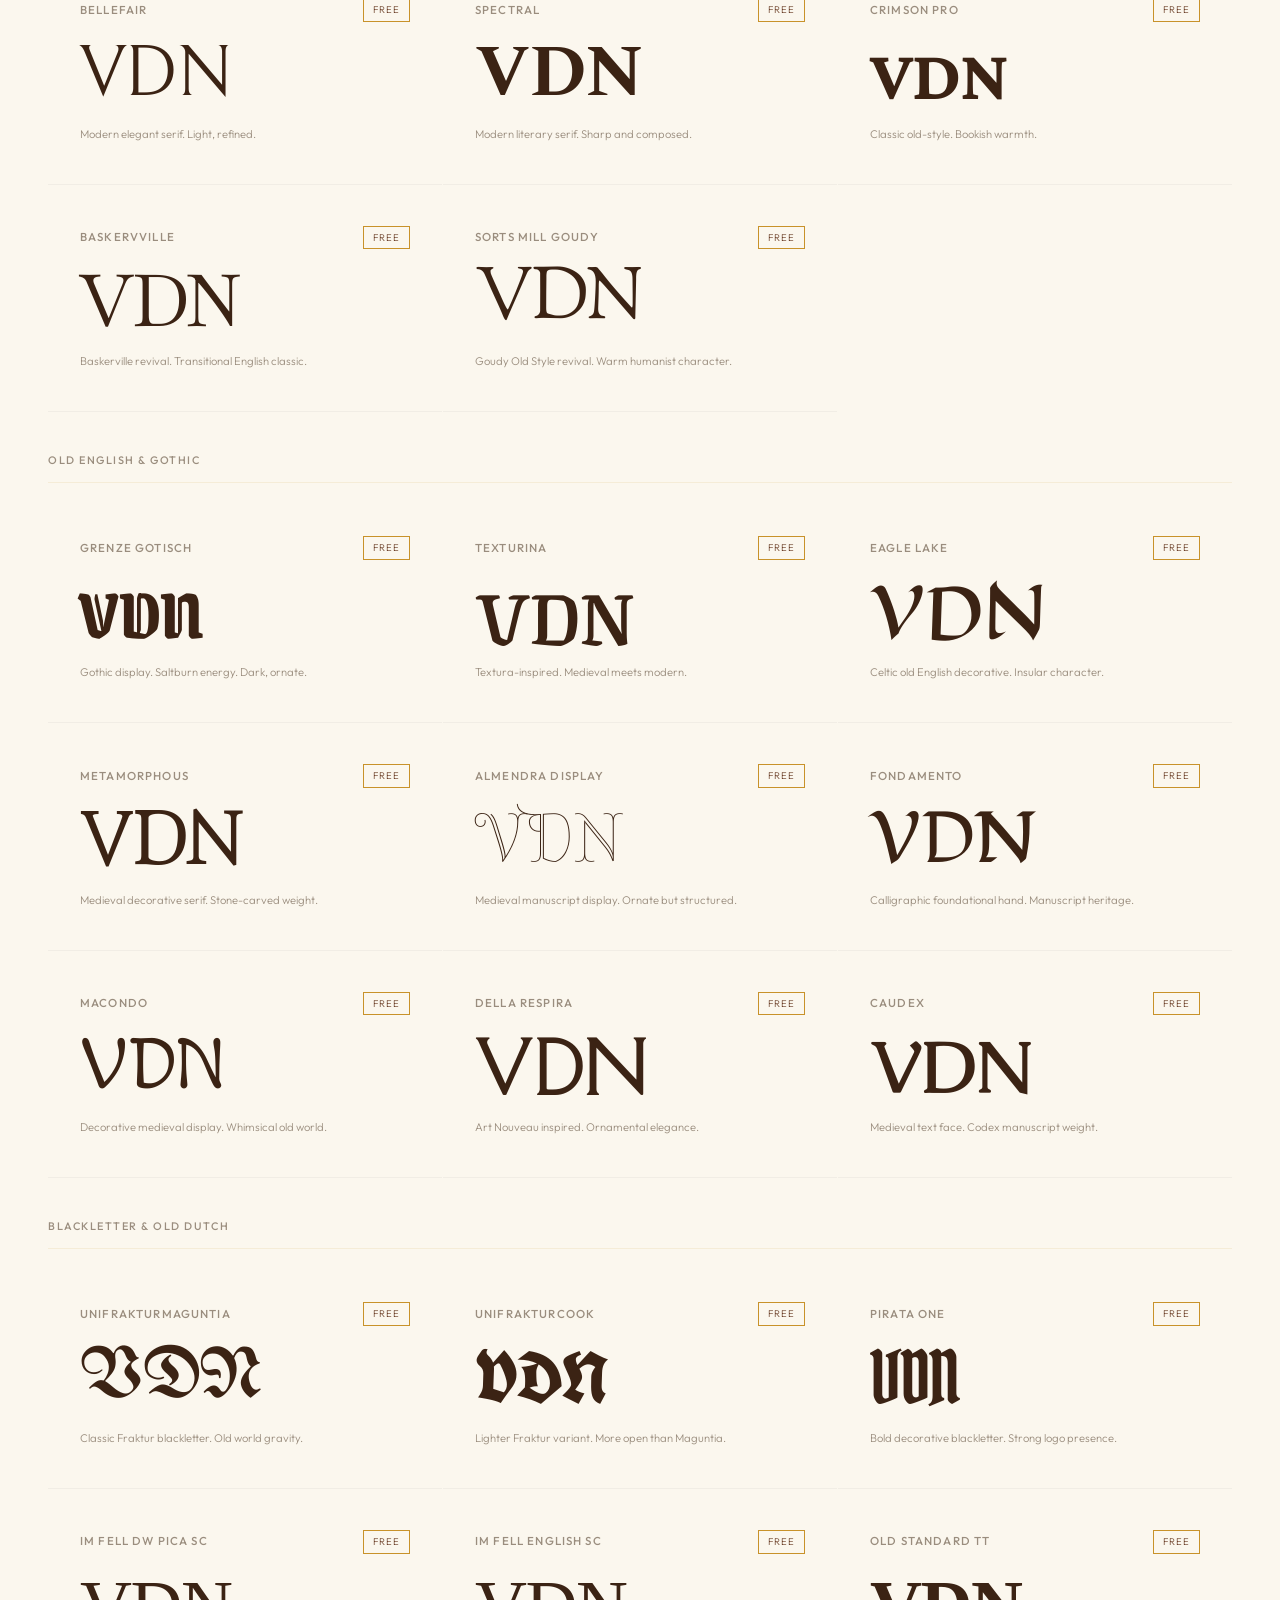
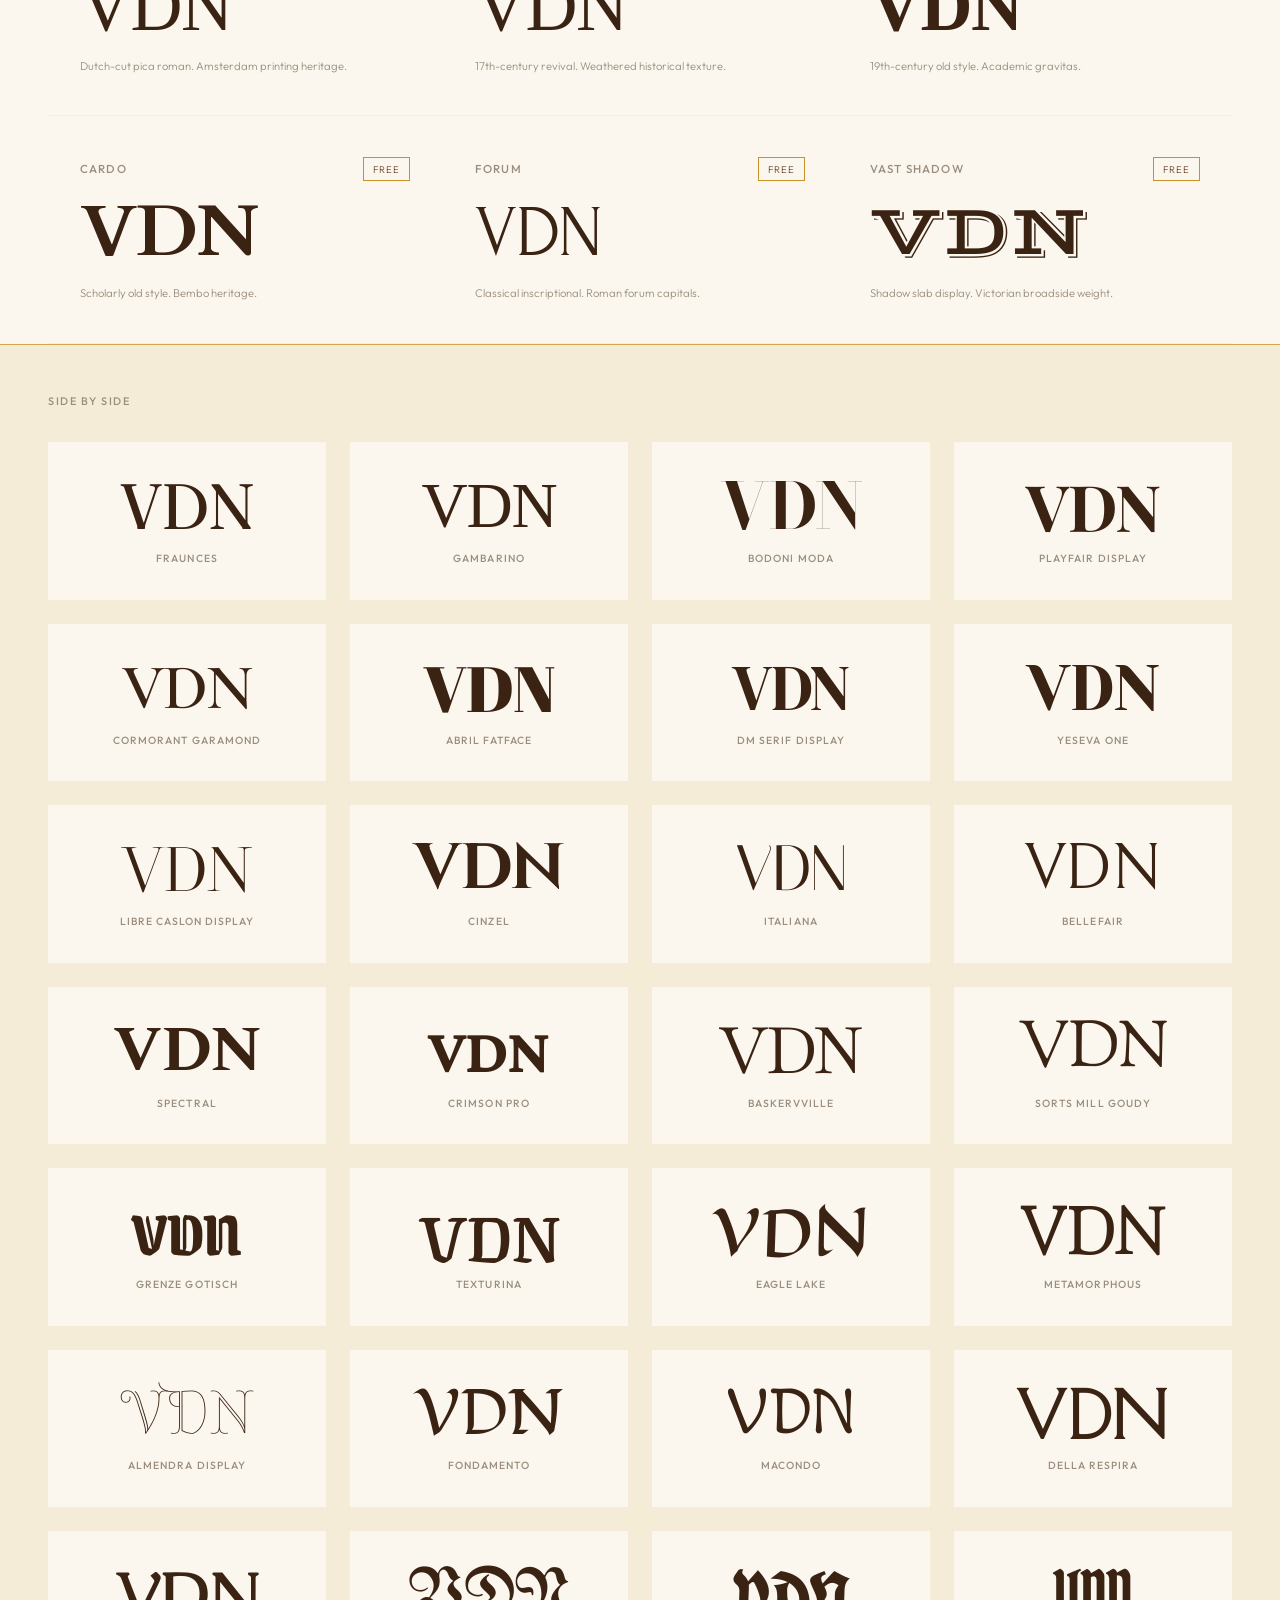
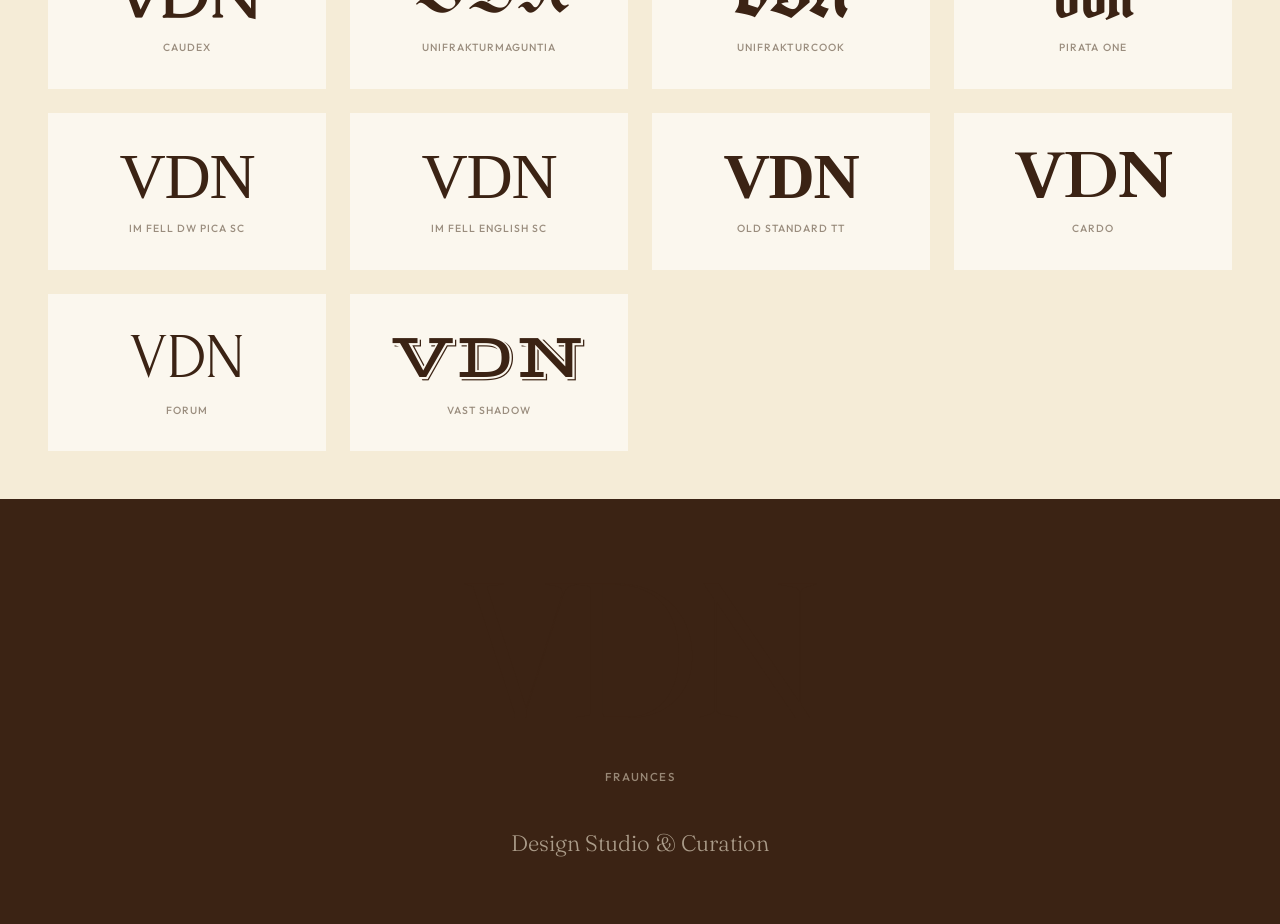
==== commit c4cc2097: "Fix background toggle and add 20 more fonts - Background toggle now changes entire page (body class)" ====
--- a/font-preview.html
+++ b/font-preview.html
@@ -6,12 +6,10 @@
   <title>VDN — Font Preview</title>
   <link rel="preconnect" href="https://fonts.googleapis.com">
   <link rel="preconnect" href="https://fonts.gstatic.com" crossorigin>
-  <link href="https://fonts.googleapis.com/css2?family=Fraunces:opsz,wght@9..144,300;9..144,400;9..144,600;9..144,700&family=UnifrakturMaguntia&family=UnifrakturCook:wght@700&family=Pirata+One&family=Cinzel:wght@400;700&family=IM+Fell+English+SC&family=IM+Fell+DW+Pica+SC&family=Almendra+Display&family=Cormorant+Garamond:wght@300;400;600;700&family=Playfair+Display:wght@400;700&family=Italiana&family=Grenze+Gotisch:wght@400;700&family=Texturina:opsz,wght@12..72,400;12..72,700&family=Eagle+Lake&family=Metamorphous&family=Outfit:wght@300;400;500&display=swap" rel="stylesheet">
-  <!-- Gambarino from Fontshare -->
+  <link href="https://fonts.googleapis.com/css2?family=Fraunces:opsz,wght@9..144,300;9..144,400;9..144,600;9..144,700&family=UnifrakturMaguntia&family=UnifrakturCook:wght@700&family=Pirata+One&family=Cinzel:wght@400;700&family=IM+Fell+English+SC&family=IM+Fell+DW+Pica+SC&family=Almendra+Display&family=Cormorant+Garamond:wght@300;400;600;700&family=Playfair+Display:wght@400;700&family=Italiana&family=Grenze+Gotisch:wght@400;700&family=Texturina:opsz,wght@12..72,400;12..72,700&family=Eagle+Lake&family=Metamorphous&family=Bodoni+Moda:opsz,wght@6..96,400;6..96,700&family=DM+Serif+Display&family=Abril+Fatface&family=Yeseva+One&family=Libre+Caslon+Display&family=Cardo:wght@400;700&family=Spectral:wght@400;700&family=Forum&family=Della+Respira&family=Sorts+Mill+Goudy&family=Old+Standard+TT:wght@400;700&family=Bellefair&family=Caudex:wght@400;700&family=Fondamento&family=Macondo&family=Vast+Shadow&family=Baskervville&family=Crimson+Pro:wght@400;700&family=Outfit:wght@300;400;500&display=swap" rel="stylesheet">
   <link href="https://api.fontshare.com/v2/css?f[]=gambarino@400&display=swap" rel="stylesheet">
   <style>
     :root {
-      /* Hagelslag palette — deep chocolate, butter, honey */
       --chocolate: #3B2314;
       --chocolate-mid: #6B3E26;
       --chocolate-light: #8B5E3C;
@@ -26,14 +24,9 @@
       --ink-faint: #9A8D7E;
     }
 
-    *, *::before, *::after {
-      margin: 0; padding: 0; box-sizing: border-box;
-    }
-
-    html {
-      font-size: 16px;
-      -webkit-font-smoothing: antialiased;
-    }
+    *, *::before, *::after { margin: 0; padding: 0; box-sizing: border-box; }
+
+    html { font-size: 16px; -webkit-font-smoothing: antialiased; }
 
     body {
       font-family: 'Outfit', sans-serif;
@@ -42,9 +35,9 @@
       background: var(--bread);
       line-height: 1.6;
       overflow-x: hidden;
-    }
-
-    /* Grain */
+      transition: background 0.5s, color 0.5s;
+    }
+
     body::after {
       content: '';
       position: fixed;
@@ -55,6 +48,71 @@
       background-image: url("data:image/svg+xml,%3Csvg viewBox='0 0 256 256' xmlns='http://www.w3.org/2000/svg'%3E%3Cfilter id='noise'%3E%3CfeTurbulence type='fractalNoise' baseFrequency='0.9' numOctaves='4' stitchTiles='stitch'/%3E%3C/filter%3E%3Crect width='100%25' height='100%25' filter='url(%23noise)'/%3E%3C/svg%3E");
       background-size: 200px;
     }
+
+    /* ---- Themes applied to body ---- */
+    body.theme-light {
+      background: var(--bread);
+      color: var(--chocolate);
+    }
+    body.theme-light .font-card-preview,
+    body.theme-light .comparison-vdn,
+    body.theme-light .large-preview-text { color: var(--chocolate); }
+
+    body.theme-cream {
+      background: var(--cream);
+      color: var(--chocolate);
+    }
+    body.theme-cream .font-card-preview,
+    body.theme-cream .comparison-vdn,
+    body.theme-cream .large-preview-text { color: var(--chocolate); }
+    body.theme-cream .font-card:hover { background: var(--bread); }
+    body.theme-cream .comparison-item { background: var(--bread); }
+    body.theme-cream .controls { background: var(--butter-light); }
+
+    body.theme-honey {
+      background: var(--honey);
+      color: var(--chocolate);
+    }
+    body.theme-honey .font-card-preview,
+    body.theme-honey .comparison-vdn,
+    body.theme-honey .large-preview-text { color: var(--chocolate); }
+    body.theme-honey .font-card:hover { background: var(--honey-light); }
+    body.theme-honey .font-card.selected { background: var(--butter); }
+    body.theme-honey .comparison-item { background: var(--honey-light); }
+    body.theme-honey .comparison-item:hover { background: var(--butter); }
+    body.theme-honey .controls { background: var(--honey-light); }
+    body.theme-honey .page-header { border-bottom-color: var(--chocolate-mid); }
+    body.theme-honey .category h2 { border-bottom-color: var(--chocolate-mid); color: var(--chocolate-mid); }
+    body.theme-honey .controls { border-bottom-color: var(--chocolate-mid); }
+
+    body.theme-dark {
+      background: var(--chocolate);
+      color: var(--cream);
+    }
+    body.theme-dark .font-card-preview,
+    body.theme-dark .comparison-vdn,
+    body.theme-dark .large-preview-text { color: var(--cream); }
+    body.theme-dark .font-card:hover { background: var(--chocolate-mid); }
+    body.theme-dark .font-card.selected { background: var(--chocolate-mid); }
+    body.theme-dark .comparison-item { background: var(--chocolate-mid); }
+    body.theme-dark .comparison-item:hover { background: var(--chocolate-light); }
+    body.theme-dark .comparison { background: rgba(0,0,0,0.15); border-top-color: rgba(255,255,255,0.08); }
+    body.theme-dark .controls { background: rgba(0,0,0,0.15); border-bottom-color: rgba(255,255,255,0.08); }
+    body.theme-dark .page-header { border-bottom-color: rgba(255,255,255,0.08); }
+    body.theme-dark .page-header h1 { color: var(--cream); }
+    body.theme-dark .page-header a { color: var(--honey-light); border-bottom-color: rgba(255,255,255,0.1); }
+    body.theme-dark .category h2 { border-bottom-color: rgba(255,255,255,0.08); color: var(--honey-light); }
+    body.theme-dark .font-card-name { color: var(--honey-light); }
+    body.theme-dark .font-card-source { color: var(--chocolate-light); }
+    body.theme-dark .font-card-tag.free { border-color: var(--honey); color: var(--honey); }
+    body.theme-dark .font-card-tag.paid { border-color: var(--chocolate-light); color: var(--chocolate-light); }
+    body.theme-dark .control-group label { color: var(--honey-light); }
+    body.theme-dark .control-group input[type="text"] { background: var(--chocolate-mid); border-color: var(--chocolate-light); color: var(--cream); }
+    body.theme-dark .size-value { color: var(--honey-light); }
+    body.theme-dark .comparison-name { color: var(--honey-light); }
+    body.theme-dark .comparison h2 { color: var(--honey-light); }
+    body.theme-dark .large-preview { background: #1a0f08; }
+    body.theme-dark .font-card-source a { color: var(--honey); }
 
     /* ---- Header ---- */
     .page-header {
@@ -101,6 +159,7 @@
       align-items: center;
       border-bottom: 1px solid var(--cream);
       background: var(--cream);
+      transition: background 0.5s;
     }
 
     .control-group {
@@ -126,12 +185,10 @@
       color: var(--ink);
       outline: none;
       width: 200px;
-      transition: border-color 0.3s;
-    }
-
-    .control-group input[type="text"]:focus {
-      border-color: var(--honey);
-    }
+      transition: border-color 0.3s, background 0.5s, color 0.5s;
+    }
+
+    .control-group input[type="text"]:focus { border-color: var(--honey); }
 
     .control-group input[type="range"] {
       width: 160px;
@@ -159,20 +216,14 @@
     }
 
     .theme-btn:hover { transform: scale(1.1); }
-
-    .theme-btn.active {
-      box-shadow: 0 0 0 2px var(--chocolate);
-    }
-
+    .theme-btn.active { box-shadow: 0 0 0 2px var(--chocolate); }
     .theme-btn.light { background: var(--bread); }
     .theme-btn.cream { background: var(--cream); }
     .theme-btn.honey { background: var(--honey); }
     .theme-btn.dark { background: var(--chocolate); }
 
-    /* ---- Category Headers ---- */
-    .category {
-      padding: 2.5rem 3rem 0.8rem;
-    }
+    /* ---- Category ---- */
+    .category { padding: 2.5rem 3rem 0.8rem; }
 
     .category h2 {
       font-family: 'Outfit', sans-serif;
@@ -183,6 +234,7 @@
       color: var(--ink-faint);
       padding-bottom: 0.8rem;
       border-bottom: 1px solid var(--cream);
+      transition: color 0.5s, border-color 0.5s;
     }
 
     /* ---- Font Cards ---- */
@@ -201,13 +253,8 @@
       border-bottom: 1px solid rgba(0,0,0,0.04);
     }
 
-    .font-card:hover {
-      background: var(--cream);
-    }
-
-    .font-card.selected {
-      background: var(--butter-light);
-    }
+    .font-card:hover { background: var(--cream); }
+    .font-card.selected { background: var(--butter-light); }
 
     .font-card-meta {
       display: flex;
@@ -222,6 +269,7 @@
       text-transform: uppercase;
       font-weight: 500;
       color: var(--ink-faint);
+      transition: color 0.5s;
     }
 
     .font-card-tag {
@@ -231,16 +279,18 @@
       padding: 0.2rem 0.6rem;
       border: 1px solid var(--cream);
       color: var(--ink-faint);
+      transition: color 0.5s, border-color 0.5s;
     }
 
     .font-card-tag.free { border-color: var(--honey); color: var(--chocolate-mid); }
     .font-card-tag.paid { border-color: var(--chocolate-light); color: var(--chocolate-light); }
 
     .font-card-preview {
+      font-size: 4.5rem;
       line-height: 1;
       letter-spacing: -0.02em;
       word-break: break-word;
-      transition: font-size 0.3s ease;
+      transition: font-size 0.3s ease, color 0.5s;
       color: var(--chocolate);
     }
 
@@ -248,6 +298,7 @@
       margin-top: 1rem;
       font-size: 0.7rem;
       color: var(--ink-faint);
+      transition: color 0.5s;
     }
 
     .font-card-source a {
@@ -257,9 +308,7 @@
       transition: border-color 0.3s;
     }
 
-    .font-card-source a:hover {
-      border-bottom-color: var(--honey);
-    }
+    .font-card-source a:hover { border-bottom-color: var(--honey); }
 
     /* ---- Large Preview ---- */
     .large-preview {
@@ -273,14 +322,13 @@
       transition: background 0.5s, color 0.5s;
       background: var(--chocolate);
       color: var(--cream);
-      position: relative;
     }
 
     .large-preview-text {
       font-size: clamp(5rem, 15vw, 14rem);
       line-height: 0.9;
       letter-spacing: -0.03em;
-      transition: font-family 0.1s;
+      transition: font-family 0.1s, color 0.5s;
     }
 
     .large-preview-label {
@@ -307,6 +355,7 @@
       padding: 3rem;
       background: var(--cream);
       border-top: 1px solid var(--honey-light);
+      transition: background 0.5s, border-color 0.5s;
     }
 
     .comparison h2 {
@@ -317,12 +366,13 @@
       text-transform: uppercase;
       color: var(--ink-faint);
       margin-bottom: 2rem;
+      transition: color 0.5s;
     }
 
     .comparison-grid {
       display: grid;
-      grid-template-columns: repeat(auto-fit, minmax(280px, 1fr));
-      gap: 2rem;
+      grid-template-columns: repeat(auto-fit, minmax(220px, 1fr));
+      gap: 1.5rem;
     }
 
     .comparison-item {
@@ -333,16 +383,15 @@
       cursor: pointer;
     }
 
-    .comparison-item:hover {
-      background: var(--butter-light);
-    }
+    .comparison-item:hover { background: var(--butter-light); }
 
     .comparison-vdn {
-      font-size: clamp(3rem, 6vw, 5rem);
+      font-size: clamp(2.5rem, 5vw, 4rem);
       line-height: 1;
       letter-spacing: -0.02em;
       margin-bottom: 0.8rem;
       color: var(--chocolate);
+      transition: color 0.5s;
     }
 
     .comparison-name {
@@ -351,46 +400,22 @@
       text-transform: uppercase;
       font-weight: 500;
       color: var(--ink-faint);
-    }
-
-    /* Theme variations */
-    .large-preview.theme-light {
-      background: var(--bread);
-      color: var(--chocolate);
-    }
-
-    .large-preview.theme-cream {
-      background: var(--cream);
-      color: var(--chocolate);
-    }
-
-    .large-preview.theme-honey {
-      background: var(--honey);
-      color: var(--chocolate);
-    }
-
-    .large-preview.theme-dark {
-      background: var(--chocolate);
-      color: var(--cream);
-    }
-
-    /* Responsive */
+      transition: color 0.5s;
+    }
+
+    /* ---- Responsive ---- */
     @media (max-width: 700px) {
       .page-header, .controls, .category, .font-grid, .comparison, .large-preview {
         padding-left: 1.5rem;
         padding-right: 1.5rem;
       }
-
-      .font-grid {
-        grid-template-columns: 1fr;
-      }
-
+      .font-grid { grid-template-columns: 1fr; }
       .controls { gap: 1rem; }
       .theme-toggles { margin-left: 0; }
     }
   </style>
 </head>
-<body>
+<body class="theme-light">
 
   <header class="page-header">
     <h1>VDN — Font Preview</h1>
@@ -408,12 +433,12 @@
       <span class="size-value" id="sizeValue">4.5rem</span>
     </div>
     <div class="control-group">
-      <label>Preview Background</label>
+      <label>Background</label>
       <div class="theme-toggles">
-        <button class="theme-btn light" data-theme="theme-light" title="Bread"></button>
+        <button class="theme-btn light active" data-theme="theme-light" title="Bread"></button>
         <button class="theme-btn cream" data-theme="theme-cream" title="Cream"></button>
         <button class="theme-btn honey" data-theme="theme-honey" title="Honey"></button>
-        <button class="theme-btn dark active" data-theme="theme-dark" title="Chocolate"></button>
+        <button class="theme-btn dark" data-theme="theme-dark" title="Chocolate"></button>
       </div>
     </div>
   </div>
@@ -427,7 +452,7 @@
         <span class="font-card-tag free">Free — Google Fonts</span>
       </div>
       <div class="font-card-preview" style="font-family: 'Fraunces', serif;">VDN</div>
-      <div class="font-card-source">Soft optical serif with wonky warmth. <a href="https://fonts.google.com/specimen/Fraunces" target="_blank">View &rarr;</a></div>
+      <div class="font-card-source">Soft optical serif. Wonky warmth. <a href="https://fonts.google.com/specimen/Fraunces" target="_blank">View &rarr;</a></div>
     </div>
     <div class="font-card" data-font="'Gambarino', serif" onclick="selectFont(this)">
       <div class="font-card-meta">
@@ -458,6 +483,22 @@
   <!-- Elegant & Editorial -->
   <div class="category"><h2>Elegant &amp; Editorial</h2></div>
   <div class="font-grid">
+    <div class="font-card" data-font="'Bodoni Moda', serif" onclick="selectFont(this)">
+      <div class="font-card-meta">
+        <span class="font-card-name">Bodoni Moda</span>
+        <span class="font-card-tag free">Free</span>
+      </div>
+      <div class="font-card-preview" style="font-family: 'Bodoni Moda', serif; font-weight: 700;">VDN</div>
+      <div class="font-card-source">High-contrast Didone. Magazine masthead energy.</div>
+    </div>
+    <div class="font-card" data-font="'Playfair Display', serif" onclick="selectFont(this)">
+      <div class="font-card-meta">
+        <span class="font-card-name">Playfair Display</span>
+        <span class="font-card-tag free">Free</span>
+      </div>
+      <div class="font-card-preview" style="font-family: 'Playfair Display', serif; font-weight: 700;">VDN</div>
+      <div class="font-card-source">Transitional serif. Editorial authority.</div>
+    </div>
     <div class="font-card" data-font="'Cormorant Garamond', serif" onclick="selectFont(this)">
       <div class="font-card-meta">
         <span class="font-card-name">Cormorant Garamond</span>
@@ -466,13 +507,37 @@
       <div class="font-card-preview" style="font-family: 'Cormorant Garamond', serif; font-weight: 600;">VDN</div>
       <div class="font-card-source">Refined display Garamond. Beautiful contrast.</div>
     </div>
-    <div class="font-card" data-font="'Playfair Display', serif" onclick="selectFont(this)">
-      <div class="font-card-meta">
-        <span class="font-card-name">Playfair Display</span>
-        <span class="font-card-tag free">Free</span>
-      </div>
-      <div class="font-card-preview" style="font-family: 'Playfair Display', serif; font-weight: 700;">VDN</div>
-      <div class="font-card-source">High-contrast transitional serif. Editorial authority.</div>
+    <div class="font-card" data-font="'Abril Fatface', serif" onclick="selectFont(this)">
+      <div class="font-card-meta">
+        <span class="font-card-name">Abril Fatface</span>
+        <span class="font-card-tag free">Free</span>
+      </div>
+      <div class="font-card-preview" style="font-family: 'Abril Fatface', serif;">VDN</div>
+      <div class="font-card-source">Bold Didone display. Poster-weight presence.</div>
+    </div>
+    <div class="font-card" data-font="'DM Serif Display', serif" onclick="selectFont(this)">
+      <div class="font-card-meta">
+        <span class="font-card-name">DM Serif Display</span>
+        <span class="font-card-tag free">Free</span>
+      </div>
+      <div class="font-card-preview" style="font-family: 'DM Serif Display', serif;">VDN</div>
+      <div class="font-card-source">Clean serif display. Modern editorial.</div>
+    </div>
+    <div class="font-card" data-font="'Yeseva One', serif" onclick="selectFont(this)">
+      <div class="font-card-meta">
+        <span class="font-card-name">Yeseva One</span>
+        <span class="font-card-tag free">Free</span>
+      </div>
+      <div class="font-card-preview" style="font-family: 'Yeseva One', serif;">VDN</div>
+      <div class="font-card-source">Elegant display serif. Feminine authority.</div>
+    </div>
+    <div class="font-card" data-font="'Libre Caslon Display', serif" onclick="selectFont(this)">
+      <div class="font-card-meta">
+        <span class="font-card-name">Libre Caslon Display</span>
+        <span class="font-card-tag free">Free</span>
+      </div>
+      <div class="font-card-preview" style="font-family: 'Libre Caslon Display', serif;">VDN</div>
+      <div class="font-card-source">Classic Caslon for display. Timeless weight.</div>
     </div>
     <div class="font-card" data-font="'Cinzel', serif" onclick="selectFont(this)">
       <div class="font-card-meta">
@@ -488,7 +553,47 @@
         <span class="font-card-tag free">Free</span>
       </div>
       <div class="font-card-preview" style="font-family: 'Italiana', serif;">VDN</div>
-      <div class="font-card-source">Thin, sophisticated serif. Quiet luxury.</div>
+      <div class="font-card-source">Thin serif. Quiet luxury.</div>
+    </div>
+    <div class="font-card" data-font="'Bellefair', serif" onclick="selectFont(this)">
+      <div class="font-card-meta">
+        <span class="font-card-name">Bellefair</span>
+        <span class="font-card-tag free">Free</span>
+      </div>
+      <div class="font-card-preview" style="font-family: 'Bellefair', serif;">VDN</div>
+      <div class="font-card-source">Modern elegant serif. Light, refined.</div>
+    </div>
+    <div class="font-card" data-font="'Spectral', serif" onclick="selectFont(this)">
+      <div class="font-card-meta">
+        <span class="font-card-name">Spectral</span>
+        <span class="font-card-tag free">Free</span>
+      </div>
+      <div class="font-card-preview" style="font-family: 'Spectral', serif; font-weight: 700;">VDN</div>
+      <div class="font-card-source">Modern literary serif. Sharp and composed.</div>
+    </div>
+    <div class="font-card" data-font="'Crimson Pro', serif" onclick="selectFont(this)">
+      <div class="font-card-meta">
+        <span class="font-card-name">Crimson Pro</span>
+        <span class="font-card-tag free">Free</span>
+      </div>
+      <div class="font-card-preview" style="font-family: 'Crimson Pro', serif; font-weight: 700;">VDN</div>
+      <div class="font-card-source">Classic old-style. Bookish warmth.</div>
+    </div>
+    <div class="font-card" data-font="'Baskervville', serif" onclick="selectFont(this)">
+      <div class="font-card-meta">
+        <span class="font-card-name">Baskervville</span>
+        <span class="font-card-tag free">Free</span>
+      </div>
+      <div class="font-card-preview" style="font-family: 'Baskervville', serif;">VDN</div>
+      <div class="font-card-source">Baskerville revival. Transitional English classic.</div>
+    </div>
+    <div class="font-card" data-font="'Sorts Mill Goudy', serif" onclick="selectFont(this)">
+      <div class="font-card-meta">
+        <span class="font-card-name">Sorts Mill Goudy</span>
+        <span class="font-card-tag free">Free</span>
+      </div>
+      <div class="font-card-preview" style="font-family: 'Sorts Mill Goudy', serif;">VDN</div>
+      <div class="font-card-source">Goudy Old Style revival. Warm humanist character.</div>
     </div>
   </div>
 
@@ -501,7 +606,7 @@
         <span class="font-card-tag free">Free</span>
       </div>
       <div class="font-card-preview" style="font-family: 'Grenze Gotisch', serif; font-weight: 700;">VDN</div>
-      <div class="font-card-source">Gothic display. Saltburn energy. Dark, ornate, old world.</div>
+      <div class="font-card-source">Gothic display. Saltburn energy. Dark, ornate.</div>
     </div>
     <div class="font-card" data-font="'Texturina', serif" onclick="selectFont(this)">
       <div class="font-card-meta">
@@ -509,7 +614,7 @@
         <span class="font-card-tag free">Free</span>
       </div>
       <div class="font-card-preview" style="font-family: 'Texturina', serif; font-weight: 700;">VDN</div>
-      <div class="font-card-source">Textura-inspired. Medieval manuscript meets modern type.</div>
+      <div class="font-card-source">Textura-inspired. Medieval meets modern.</div>
     </div>
     <div class="font-card" data-font="'Eagle Lake', serif" onclick="selectFont(this)">
       <div class="font-card-meta">
@@ -534,6 +639,38 @@
       </div>
       <div class="font-card-preview" style="font-family: 'Almendra Display', serif;">VDN</div>
       <div class="font-card-source">Medieval manuscript display. Ornate but structured.</div>
+    </div>
+    <div class="font-card" data-font="'Fondamento', serif" onclick="selectFont(this)">
+      <div class="font-card-meta">
+        <span class="font-card-name">Fondamento</span>
+        <span class="font-card-tag free">Free</span>
+      </div>
+      <div class="font-card-preview" style="font-family: 'Fondamento', serif;">VDN</div>
+      <div class="font-card-source">Calligraphic foundational hand. Manuscript heritage.</div>
+    </div>
+    <div class="font-card" data-font="'Macondo', serif" onclick="selectFont(this)">
+      <div class="font-card-meta">
+        <span class="font-card-name">Macondo</span>
+        <span class="font-card-tag free">Free</span>
+      </div>
+      <div class="font-card-preview" style="font-family: 'Macondo', serif;">VDN</div>
+      <div class="font-card-source">Decorative medieval display. Whimsical old world.</div>
+    </div>
+    <div class="font-card" data-font="'Della Respira', serif" onclick="selectFont(this)">
+      <div class="font-card-meta">
+        <span class="font-card-name">Della Respira</span>
+        <span class="font-card-tag free">Free</span>
+      </div>
+      <div class="font-card-preview" style="font-family: 'Della Respira', serif;">VDN</div>
+      <div class="font-card-source">Art Nouveau inspired. Ornamental elegance.</div>
+    </div>
+    <div class="font-card" data-font="'Caudex', serif" onclick="selectFont(this)">
+      <div class="font-card-meta">
+        <span class="font-card-name">Caudex</span>
+        <span class="font-card-tag free">Free</span>
+      </div>
+      <div class="font-card-preview" style="font-family: 'Caudex', serif; font-weight: 700;">VDN</div>
+      <div class="font-card-source">Medieval text face. Codex manuscript weight.</div>
     </div>
   </div>
 
@@ -579,6 +716,38 @@
       </div>
       <div class="font-card-preview" style="font-family: 'IM Fell English SC', serif;">VDN</div>
       <div class="font-card-source">17th-century revival. Weathered historical texture.</div>
+    </div>
+    <div class="font-card" data-font="'Old Standard TT', serif" onclick="selectFont(this)">
+      <div class="font-card-meta">
+        <span class="font-card-name">Old Standard TT</span>
+        <span class="font-card-tag free">Free</span>
+      </div>
+      <div class="font-card-preview" style="font-family: 'Old Standard TT', serif; font-weight: 700;">VDN</div>
+      <div class="font-card-source">19th-century old style. Academic gravitas.</div>
+    </div>
+    <div class="font-card" data-font="'Cardo', serif" onclick="selectFont(this)">
+      <div class="font-card-meta">
+        <span class="font-card-name">Cardo</span>
+        <span class="font-card-tag free">Free</span>
+      </div>
+      <div class="font-card-preview" style="font-family: 'Cardo', serif; font-weight: 700;">VDN</div>
+      <div class="font-card-source">Scholarly old style. Bembo heritage.</div>
+    </div>
+    <div class="font-card" data-font="'Forum', serif" onclick="selectFont(this)">
+      <div class="font-card-meta">
+        <span class="font-card-name">Forum</span>
+        <span class="font-card-tag free">Free</span>
+      </div>
+      <div class="font-card-preview" style="font-family: 'Forum', serif;">VDN</div>
+      <div class="font-card-source">Classical inscriptional. Roman forum capitals.</div>
+    </div>
+    <div class="font-card" data-font="'Vast Shadow', serif" onclick="selectFont(this)">
+      <div class="font-card-meta">
+        <span class="font-card-name">Vast Shadow</span>
+        <span class="font-card-tag free">Free</span>
+      </div>
+      <div class="font-card-preview" style="font-family: 'Vast Shadow', serif;">VDN</div>
+      <div class="font-card-source">Shadow slab display. Victorian broadside weight.</div>
     </div>
   </div>
 
@@ -589,7 +758,7 @@
   </div>
 
   <!-- Large Preview -->
-  <div class="large-preview theme-dark" id="largePreview">
+  <div class="large-preview" id="largePreview">
     <div class="large-preview-text" id="largePreviewText" style="font-family: 'Fraunces', serif;">VDN</div>
     <div class="large-preview-label" id="largePreviewLabel">Fraunces</div>
     <div class="large-preview-subtitle" id="largePreviewSubtitle" style="font-family: 'Fraunces', serif;">Design Studio & Curation</div>
@@ -608,23 +777,40 @@
     const allFonts = [
       { name: 'Fraunces', family: "'Fraunces', serif", weight: '400' },
       { name: 'Gambarino', family: "'Gambarino', serif", weight: '400' },
+      { name: 'Bodoni Moda', family: "'Bodoni Moda', serif", weight: '700' },
+      { name: 'Playfair Display', family: "'Playfair Display', serif", weight: '700' },
       { name: 'Cormorant Garamond', family: "'Cormorant Garamond', serif", weight: '600' },
-      { name: 'Playfair Display', family: "'Playfair Display', serif", weight: '700' },
+      { name: 'Abril Fatface', family: "'Abril Fatface', serif", weight: '400' },
+      { name: 'DM Serif Display', family: "'DM Serif Display', serif", weight: '400' },
+      { name: 'Yeseva One', family: "'Yeseva One', serif", weight: '400' },
+      { name: 'Libre Caslon Display', family: "'Libre Caslon Display', serif", weight: '400' },
       { name: 'Cinzel', family: "'Cinzel', serif", weight: '700' },
       { name: 'Italiana', family: "'Italiana', serif", weight: '400' },
+      { name: 'Bellefair', family: "'Bellefair', serif", weight: '400' },
+      { name: 'Spectral', family: "'Spectral', serif", weight: '700' },
+      { name: 'Crimson Pro', family: "'Crimson Pro', serif", weight: '700' },
+      { name: 'Baskervville', family: "'Baskervville', serif", weight: '400' },
+      { name: 'Sorts Mill Goudy', family: "'Sorts Mill Goudy', serif", weight: '400' },
       { name: 'Grenze Gotisch', family: "'Grenze Gotisch', serif", weight: '700' },
       { name: 'Texturina', family: "'Texturina', serif", weight: '700' },
       { name: 'Eagle Lake', family: "'Eagle Lake', serif", weight: '400' },
       { name: 'Metamorphous', family: "'Metamorphous', serif", weight: '400' },
       { name: 'Almendra Display', family: "'Almendra Display', serif", weight: '400' },
+      { name: 'Fondamento', family: "'Fondamento', serif", weight: '400' },
+      { name: 'Macondo', family: "'Macondo', serif", weight: '400' },
+      { name: 'Della Respira', family: "'Della Respira', serif", weight: '400' },
+      { name: 'Caudex', family: "'Caudex', serif", weight: '700' },
       { name: 'UnifrakturMaguntia', family: "'UnifrakturMaguntia', serif", weight: '400' },
       { name: 'UnifrakturCook', family: "'UnifrakturCook', serif", weight: '700' },
       { name: 'Pirata One', family: "'Pirata One', serif", weight: '400' },
       { name: 'IM Fell DW Pica SC', family: "'IM Fell DW Pica SC', serif", weight: '400' },
       { name: 'IM Fell English SC', family: "'IM Fell English SC', serif", weight: '400' },
+      { name: 'Old Standard TT', family: "'Old Standard TT', serif", weight: '700' },
+      { name: 'Cardo', family: "'Cardo', serif", weight: '700' },
+      { name: 'Forum', family: "'Forum', serif", weight: '400' },
+      { name: 'Vast Shadow', family: "'Vast Shadow', serif", weight: '400' },
     ];
 
-    // Build comparison grid
     const compGrid = document.getElementById('comparisonGrid');
     allFonts.forEach(f => {
       const div = document.createElement('div');
@@ -658,10 +844,6 @@
       });
     });
 
-    document.querySelectorAll('.font-card-preview').forEach(el => {
-      el.style.fontSize = '4.5rem';
-    });
-
     function selectFont(card) {
       cards.forEach(c => c.classList.remove('selected'));
       card.classList.add('selected');
@@ -673,11 +855,12 @@
       largePreview.scrollIntoView({ behavior: 'smooth', block: 'center' });
     }
 
+    // Theme toggles — apply to entire body
     document.querySelectorAll('.theme-btn').forEach(btn => {
       btn.addEventListener('click', () => {
         document.querySelectorAll('.theme-btn').forEach(b => b.classList.remove('active'));
         btn.classList.add('active');
-        largePreview.className = 'large-preview ' + btn.dataset.theme;
+        document.body.className = btn.dataset.theme;
       });
     });
   </script>
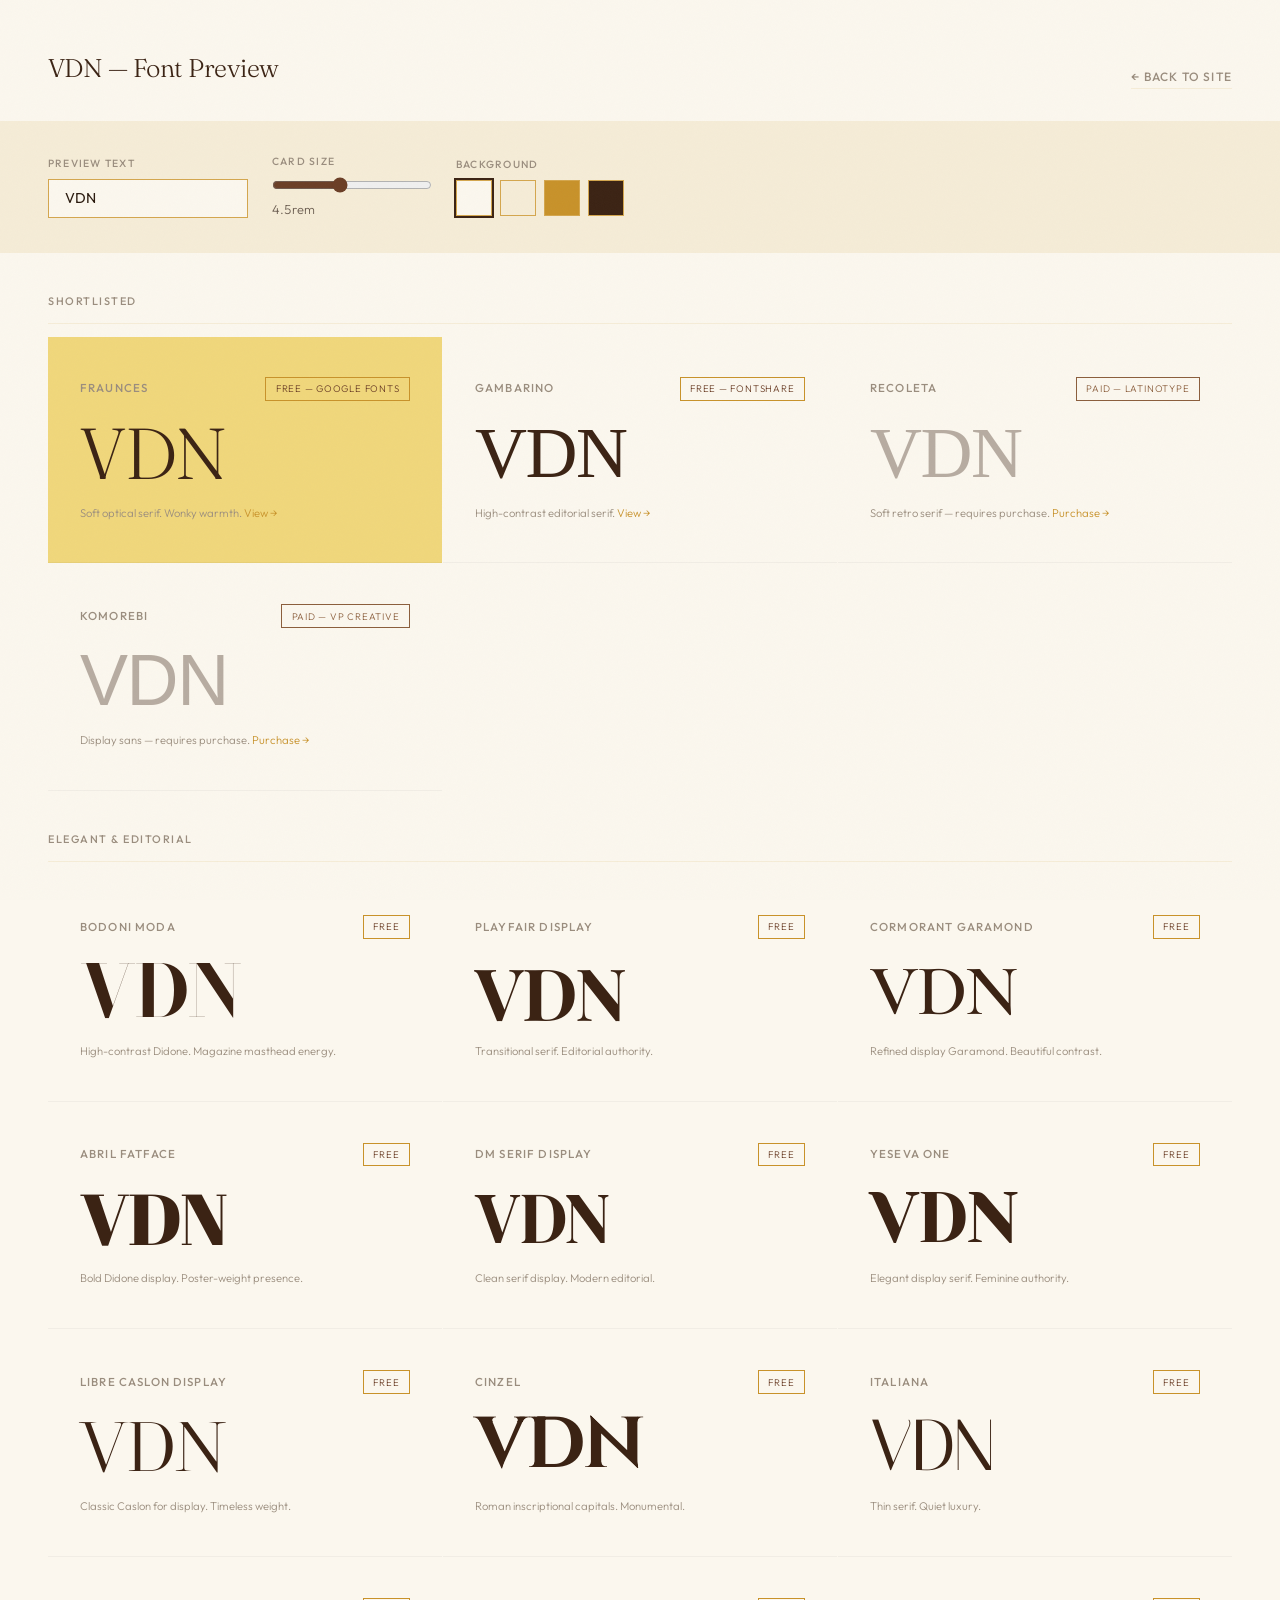
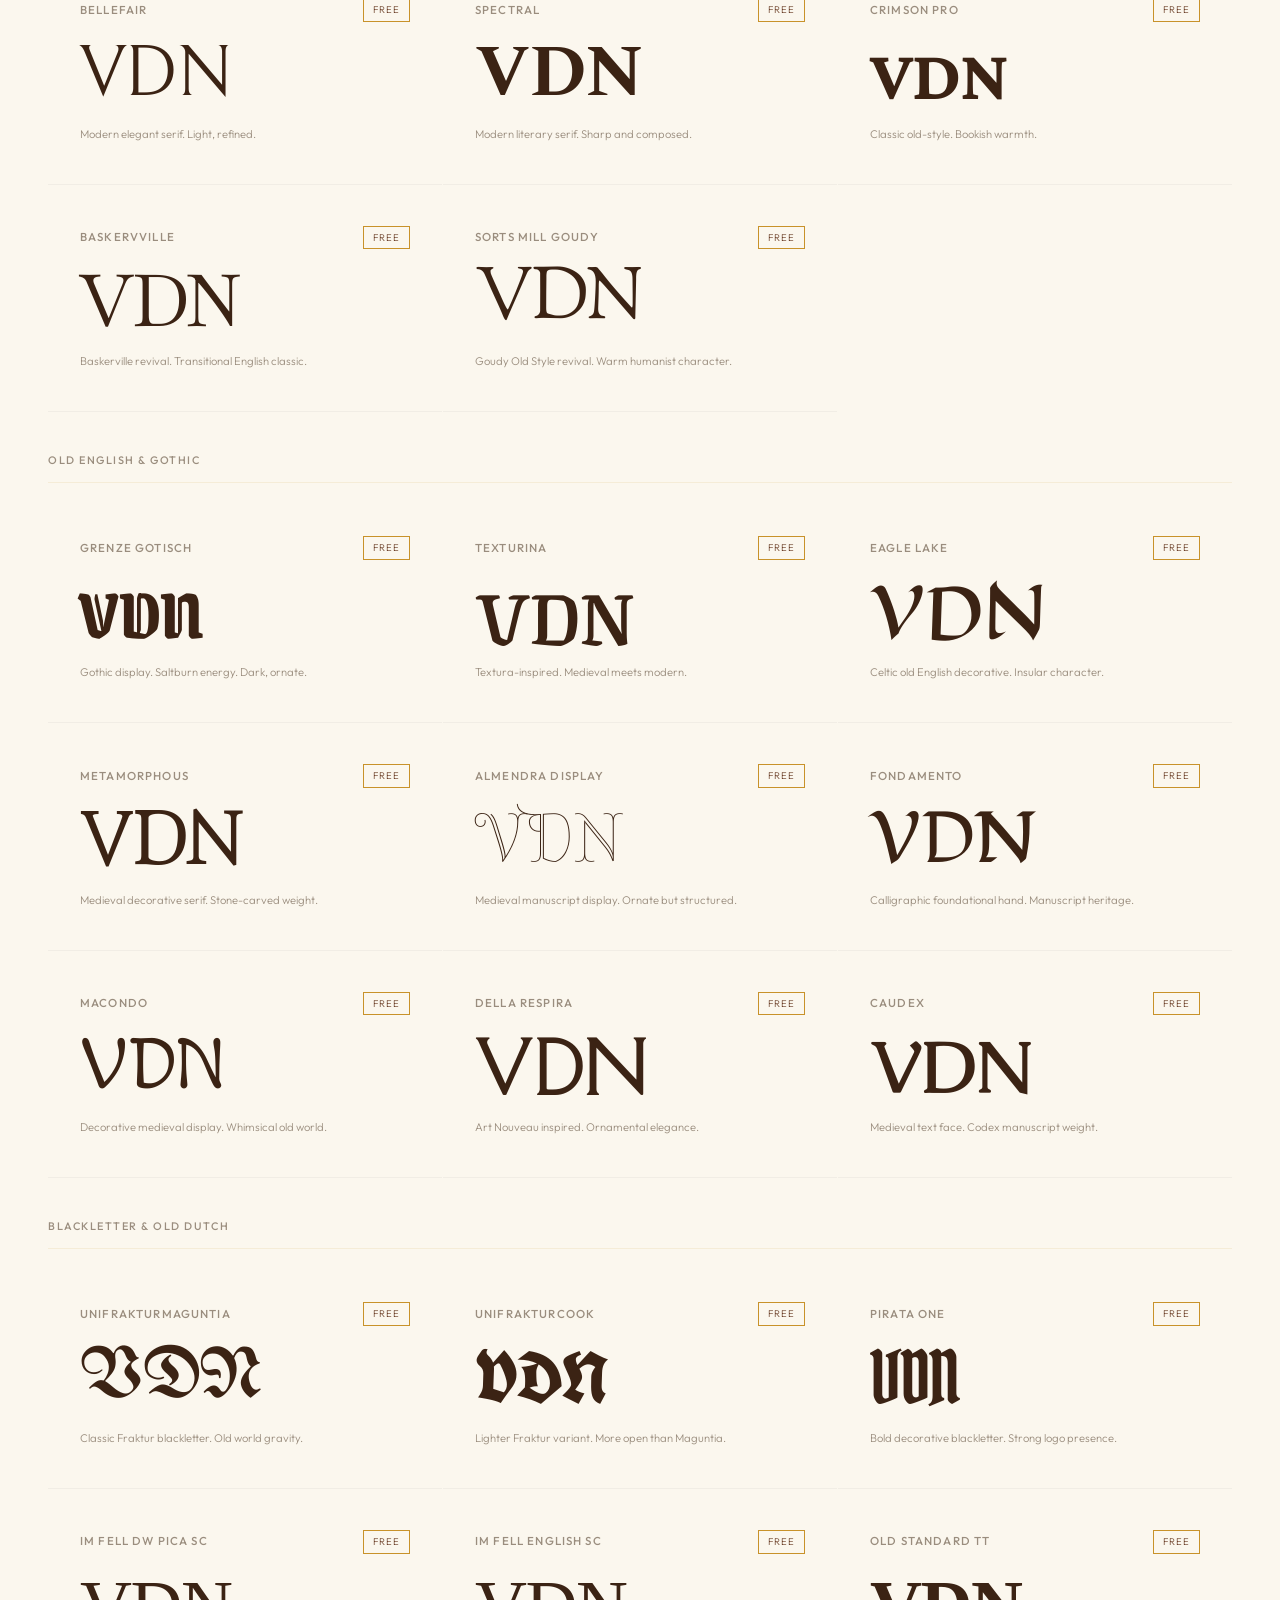
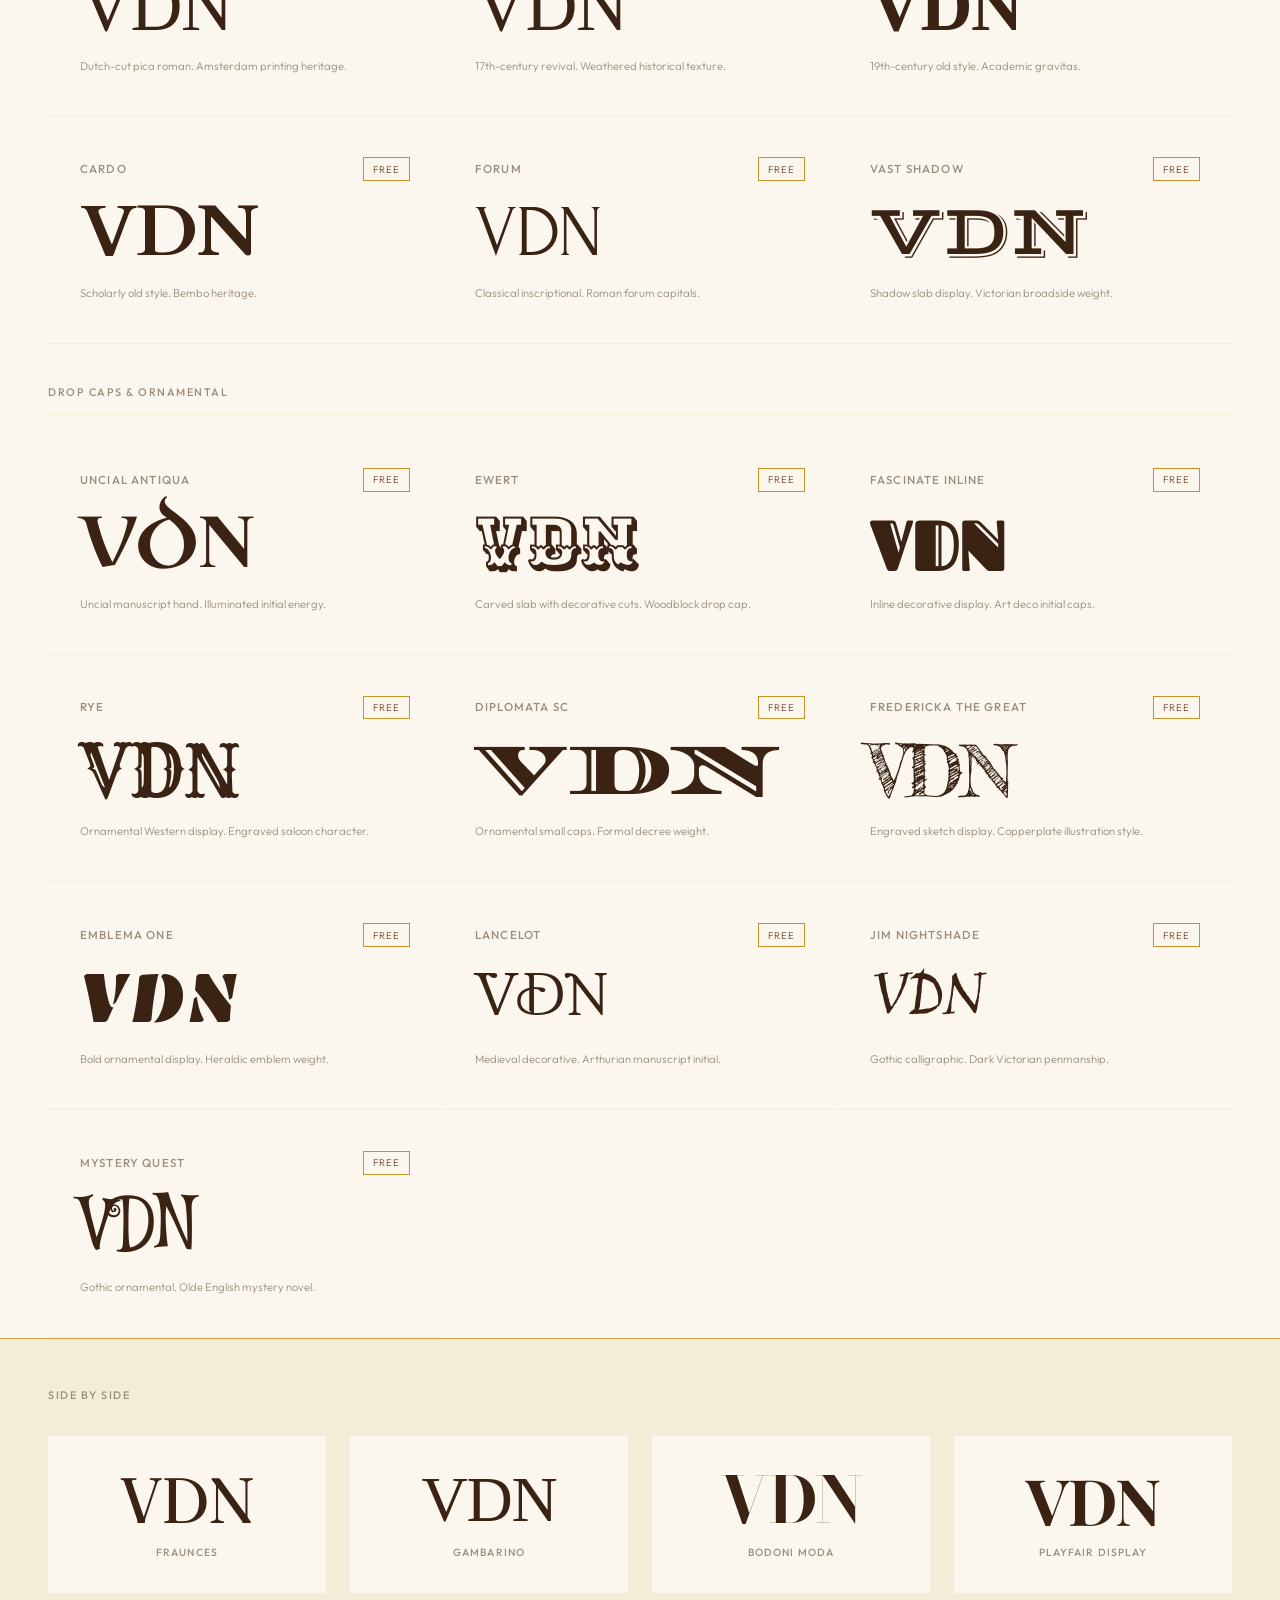
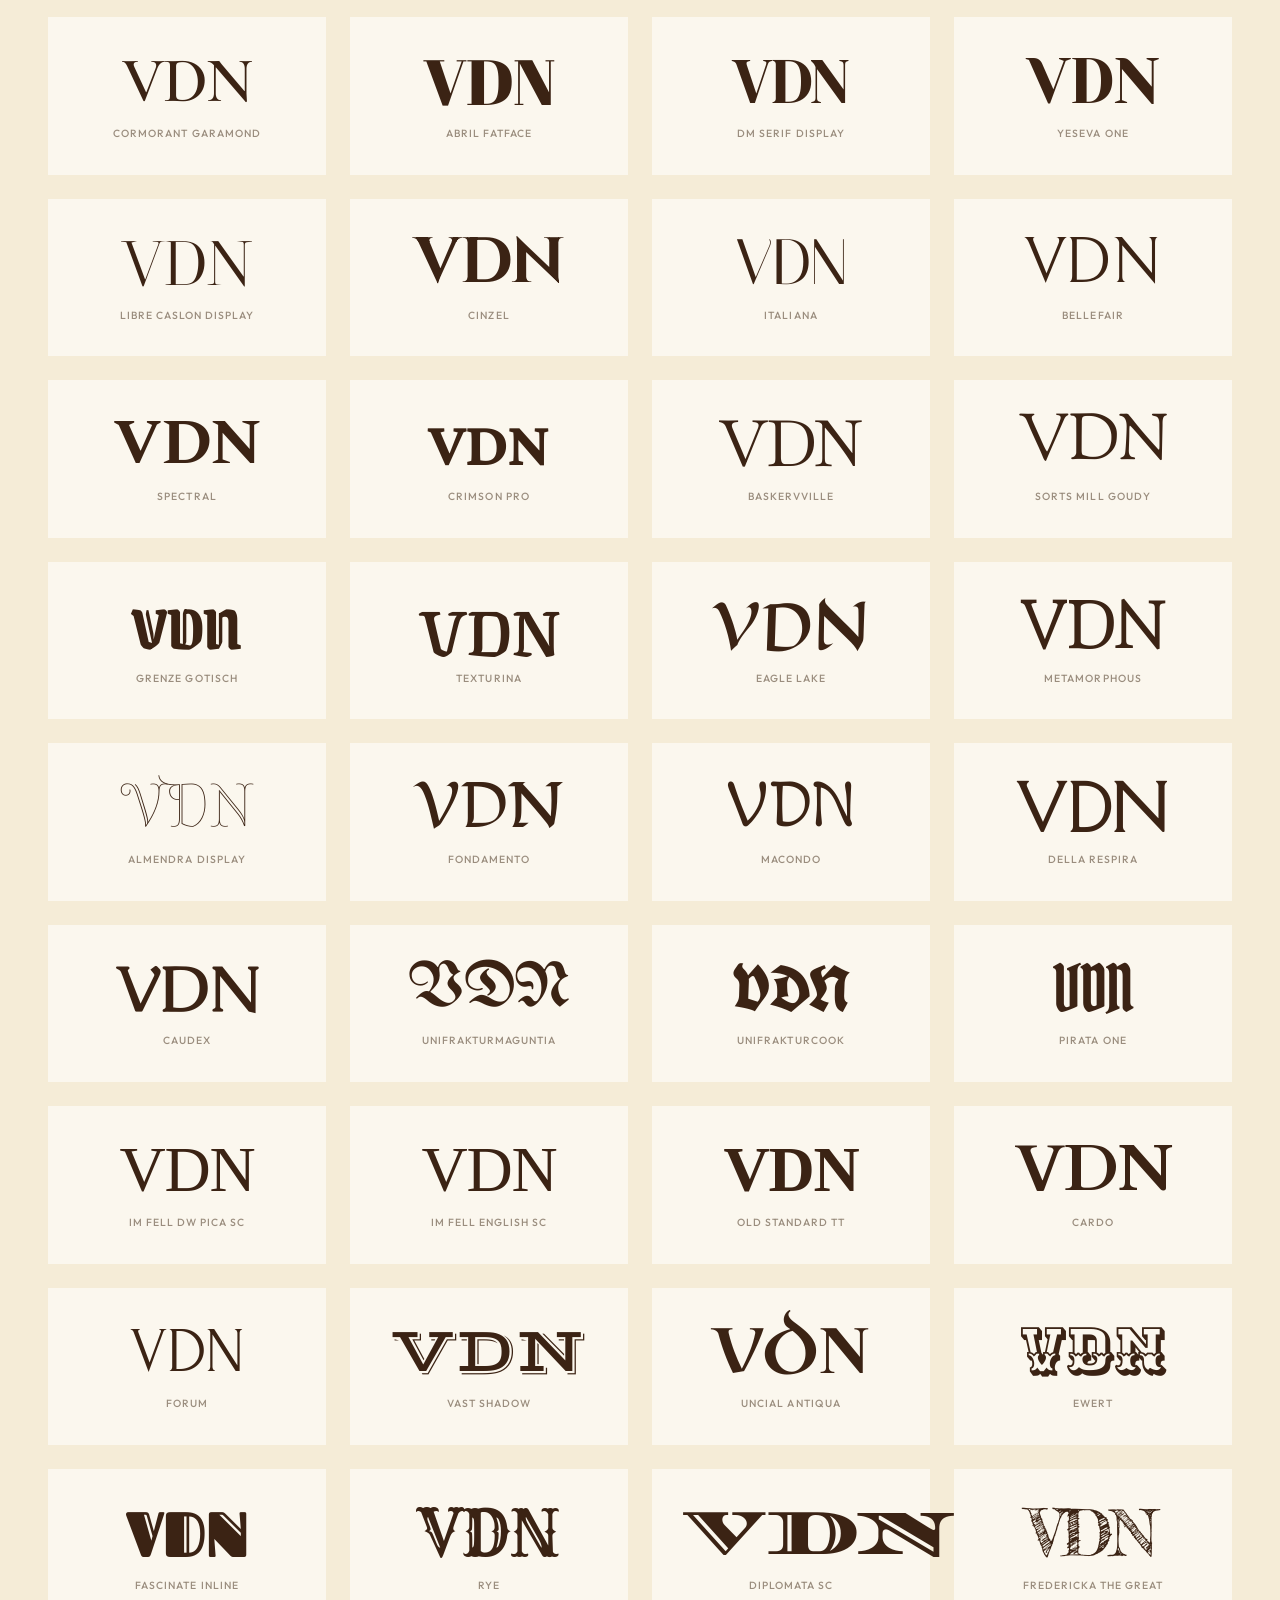
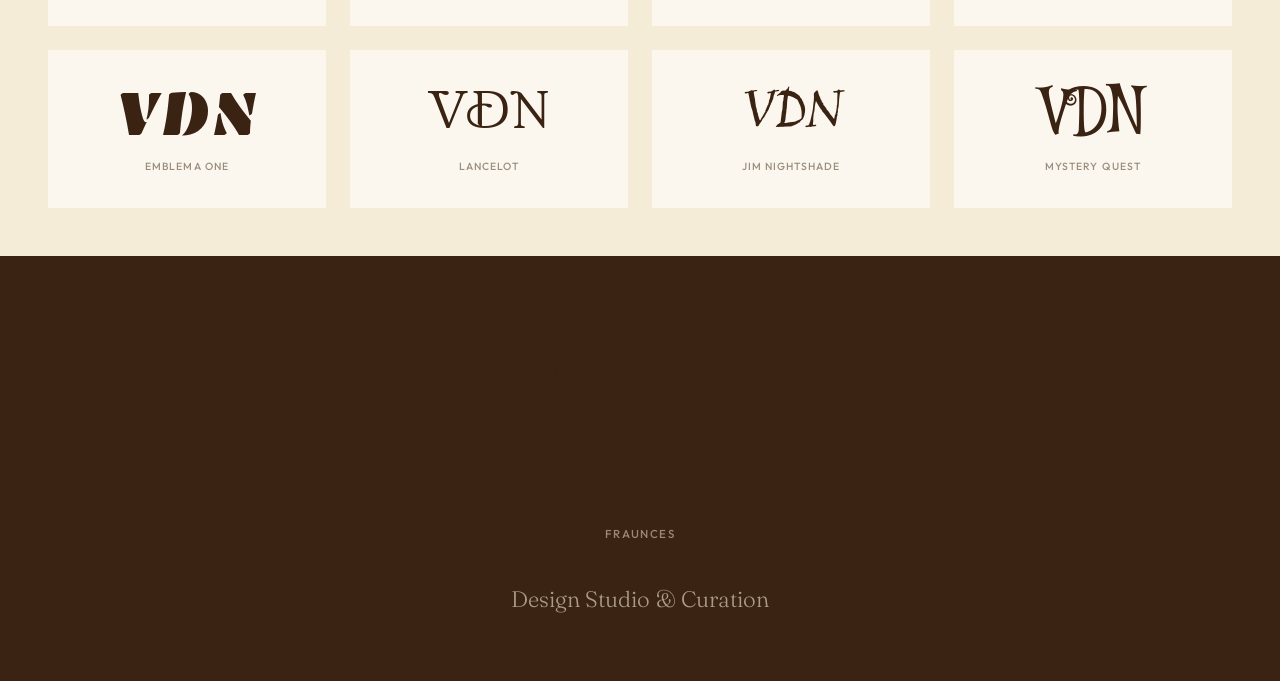
==== commit 80646e66: "Add drop caps & ornamental font category 10 new fonts: Uncial Antiqua, Ewert, Fascinate Inline, Rye," ====
--- a/font-preview.html
+++ b/font-preview.html
@@ -6,7 +6,7 @@
   <title>VDN — Font Preview</title>
   <link rel="preconnect" href="https://fonts.googleapis.com">
   <link rel="preconnect" href="https://fonts.gstatic.com" crossorigin>
-  <link href="https://fonts.googleapis.com/css2?family=Fraunces:opsz,wght@9..144,300;9..144,400;9..144,600;9..144,700&family=UnifrakturMaguntia&family=UnifrakturCook:wght@700&family=Pirata+One&family=Cinzel:wght@400;700&family=IM+Fell+English+SC&family=IM+Fell+DW+Pica+SC&family=Almendra+Display&family=Cormorant+Garamond:wght@300;400;600;700&family=Playfair+Display:wght@400;700&family=Italiana&family=Grenze+Gotisch:wght@400;700&family=Texturina:opsz,wght@12..72,400;12..72,700&family=Eagle+Lake&family=Metamorphous&family=Bodoni+Moda:opsz,wght@6..96,400;6..96,700&family=DM+Serif+Display&family=Abril+Fatface&family=Yeseva+One&family=Libre+Caslon+Display&family=Cardo:wght@400;700&family=Spectral:wght@400;700&family=Forum&family=Della+Respira&family=Sorts+Mill+Goudy&family=Old+Standard+TT:wght@400;700&family=Bellefair&family=Caudex:wght@400;700&family=Fondamento&family=Macondo&family=Vast+Shadow&family=Baskervville&family=Crimson+Pro:wght@400;700&family=Outfit:wght@300;400;500&display=swap" rel="stylesheet">
+  <link href="https://fonts.googleapis.com/css2?family=Fraunces:opsz,wght@9..144,300;9..144,400;9..144,600;9..144,700&family=UnifrakturMaguntia&family=UnifrakturCook:wght@700&family=Pirata+One&family=Cinzel:wght@400;700&family=IM+Fell+English+SC&family=IM+Fell+DW+Pica+SC&family=Almendra+Display&family=Cormorant+Garamond:wght@300;400;600;700&family=Playfair+Display:wght@400;700&family=Italiana&family=Grenze+Gotisch:wght@400;700&family=Texturina:opsz,wght@12..72,400;12..72,700&family=Eagle+Lake&family=Metamorphous&family=Bodoni+Moda:opsz,wght@6..96,400;6..96,700&family=DM+Serif+Display&family=Abril+Fatface&family=Yeseva+One&family=Libre+Caslon+Display&family=Cardo:wght@400;700&family=Spectral:wght@400;700&family=Forum&family=Della+Respira&family=Sorts+Mill+Goudy&family=Old+Standard+TT:wght@400;700&family=Bellefair&family=Caudex:wght@400;700&family=Fondamento&family=Macondo&family=Vast+Shadow&family=Baskervville&family=Crimson+Pro:wght@400;700&family=Uncial+Antiqua&family=Ewert&family=Fascinate+Inline&family=Rye&family=Diplomata+SC&family=Fredericka+the+Great&family=Emblema+One&family=Lancelot&family=Jim+Nightshade&family=Mystery+Quest&family=Outfit:wght@300;400;500&display=swap" rel="stylesheet">
   <link href="https://api.fontshare.com/v2/css?f[]=gambarino@400&display=swap" rel="stylesheet">
   <style>
     :root {
@@ -748,6 +748,91 @@
       </div>
       <div class="font-card-preview" style="font-family: 'Vast Shadow', serif;">VDN</div>
       <div class="font-card-source">Shadow slab display. Victorian broadside weight.</div>
+    </div>
+  </div>
+
+  <!-- Drop Caps & Ornamental Initials -->
+  <div class="category"><h2>Drop Caps &amp; Ornamental</h2></div>
+  <div class="font-grid">
+    <div class="font-card" data-font="'Uncial Antiqua', serif" onclick="selectFont(this)">
+      <div class="font-card-meta">
+        <span class="font-card-name">Uncial Antiqua</span>
+        <span class="font-card-tag free">Free</span>
+      </div>
+      <div class="font-card-preview" style="font-family: 'Uncial Antiqua', serif;">VDN</div>
+      <div class="font-card-source">Uncial manuscript hand. Illuminated initial energy.</div>
+    </div>
+    <div class="font-card" data-font="'Ewert', serif" onclick="selectFont(this)">
+      <div class="font-card-meta">
+        <span class="font-card-name">Ewert</span>
+        <span class="font-card-tag free">Free</span>
+      </div>
+      <div class="font-card-preview" style="font-family: 'Ewert', serif;">VDN</div>
+      <div class="font-card-source">Carved slab with decorative cuts. Woodblock drop cap.</div>
+    </div>
+    <div class="font-card" data-font="'Fascinate Inline', serif" onclick="selectFont(this)">
+      <div class="font-card-meta">
+        <span class="font-card-name">Fascinate Inline</span>
+        <span class="font-card-tag free">Free</span>
+      </div>
+      <div class="font-card-preview" style="font-family: 'Fascinate Inline', serif;">VDN</div>
+      <div class="font-card-source">Inline decorative display. Art deco initial caps.</div>
+    </div>
+    <div class="font-card" data-font="'Rye', serif" onclick="selectFont(this)">
+      <div class="font-card-meta">
+        <span class="font-card-name">Rye</span>
+        <span class="font-card-tag free">Free</span>
+      </div>
+      <div class="font-card-preview" style="font-family: 'Rye', serif;">VDN</div>
+      <div class="font-card-source">Ornamental Western display. Engraved saloon character.</div>
+    </div>
+    <div class="font-card" data-font="'Diplomata SC', serif" onclick="selectFont(this)">
+      <div class="font-card-meta">
+        <span class="font-card-name">Diplomata SC</span>
+        <span class="font-card-tag free">Free</span>
+      </div>
+      <div class="font-card-preview" style="font-family: 'Diplomata SC', serif;">VDN</div>
+      <div class="font-card-source">Ornamental small caps. Formal decree weight.</div>
+    </div>
+    <div class="font-card" data-font="'Fredericka the Great', serif" onclick="selectFont(this)">
+      <div class="font-card-meta">
+        <span class="font-card-name">Fredericka the Great</span>
+        <span class="font-card-tag free">Free</span>
+      </div>
+      <div class="font-card-preview" style="font-family: 'Fredericka the Great', serif;">VDN</div>
+      <div class="font-card-source">Engraved sketch display. Copperplate illustration style.</div>
+    </div>
+    <div class="font-card" data-font="'Emblema One', serif" onclick="selectFont(this)">
+      <div class="font-card-meta">
+        <span class="font-card-name">Emblema One</span>
+        <span class="font-card-tag free">Free</span>
+      </div>
+      <div class="font-card-preview" style="font-family: 'Emblema One', serif;">VDN</div>
+      <div class="font-card-source">Bold ornamental display. Heraldic emblem weight.</div>
+    </div>
+    <div class="font-card" data-font="'Lancelot', serif" onclick="selectFont(this)">
+      <div class="font-card-meta">
+        <span class="font-card-name">Lancelot</span>
+        <span class="font-card-tag free">Free</span>
+      </div>
+      <div class="font-card-preview" style="font-family: 'Lancelot', serif;">VDN</div>
+      <div class="font-card-source">Medieval decorative. Arthurian manuscript initial.</div>
+    </div>
+    <div class="font-card" data-font="'Jim Nightshade', serif" onclick="selectFont(this)">
+      <div class="font-card-meta">
+        <span class="font-card-name">Jim Nightshade</span>
+        <span class="font-card-tag free">Free</span>
+      </div>
+      <div class="font-card-preview" style="font-family: 'Jim Nightshade', serif;">VDN</div>
+      <div class="font-card-source">Gothic calligraphic. Dark Victorian penmanship.</div>
+    </div>
+    <div class="font-card" data-font="'Mystery Quest', serif" onclick="selectFont(this)">
+      <div class="font-card-meta">
+        <span class="font-card-name">Mystery Quest</span>
+        <span class="font-card-tag free">Free</span>
+      </div>
+      <div class="font-card-preview" style="font-family: 'Mystery Quest', serif;">VDN</div>
+      <div class="font-card-source">Gothic ornamental. Olde English mystery novel.</div>
     </div>
   </div>
 
@@ -809,6 +894,16 @@
       { name: 'Cardo', family: "'Cardo', serif", weight: '700' },
       { name: 'Forum', family: "'Forum', serif", weight: '400' },
       { name: 'Vast Shadow', family: "'Vast Shadow', serif", weight: '400' },
+      { name: 'Uncial Antiqua', family: "'Uncial Antiqua', serif", weight: '400' },
+      { name: 'Ewert', family: "'Ewert', serif", weight: '400' },
+      { name: 'Fascinate Inline', family: "'Fascinate Inline', serif", weight: '400' },
+      { name: 'Rye', family: "'Rye', serif", weight: '400' },
+      { name: 'Diplomata SC', family: "'Diplomata SC', serif", weight: '400' },
+      { name: 'Fredericka the Great', family: "'Fredericka the Great', serif", weight: '400' },
+      { name: 'Emblema One', family: "'Emblema One', serif", weight: '400' },
+      { name: 'Lancelot', family: "'Lancelot', serif", weight: '400' },
+      { name: 'Jim Nightshade', family: "'Jim Nightshade', serif", weight: '400' },
+      { name: 'Mystery Quest', family: "'Mystery Quest', serif", weight: '400' },
     ];
 
     const compGrid = document.getElementById('comparisonGrid');
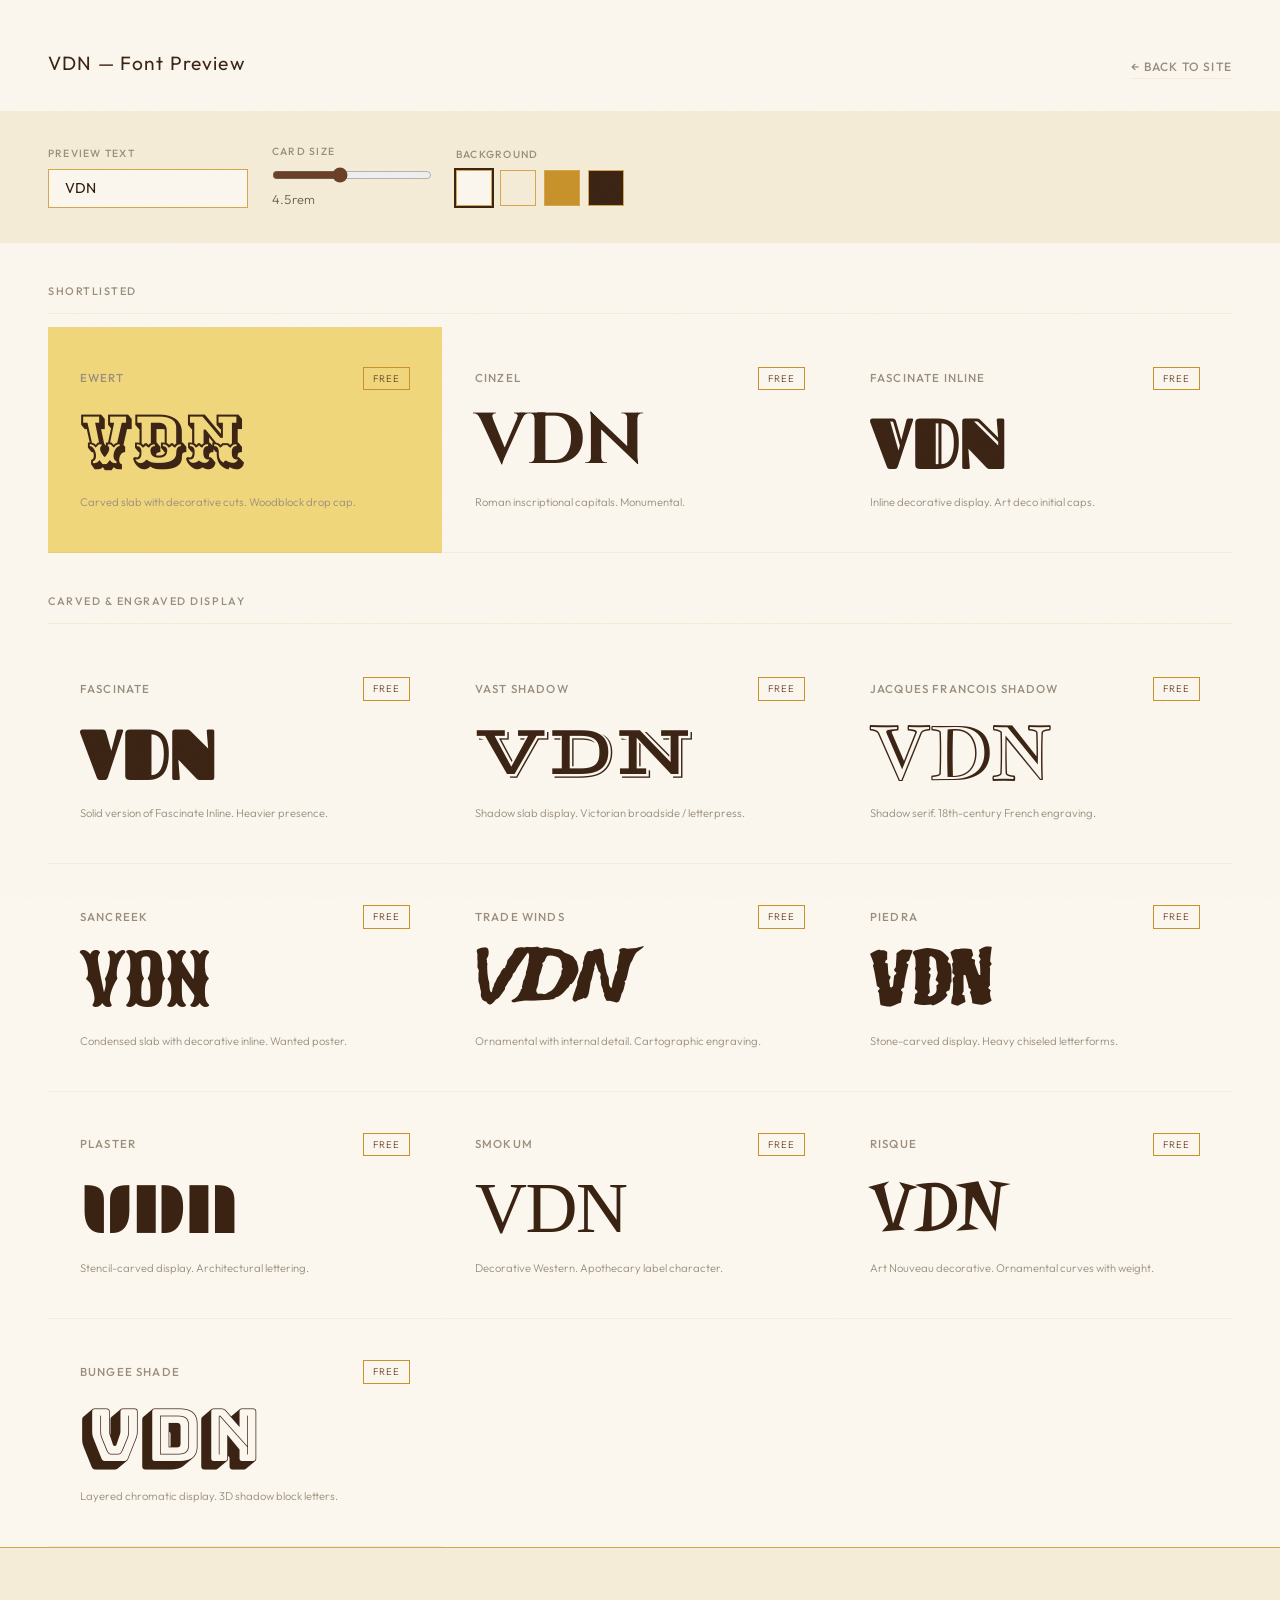
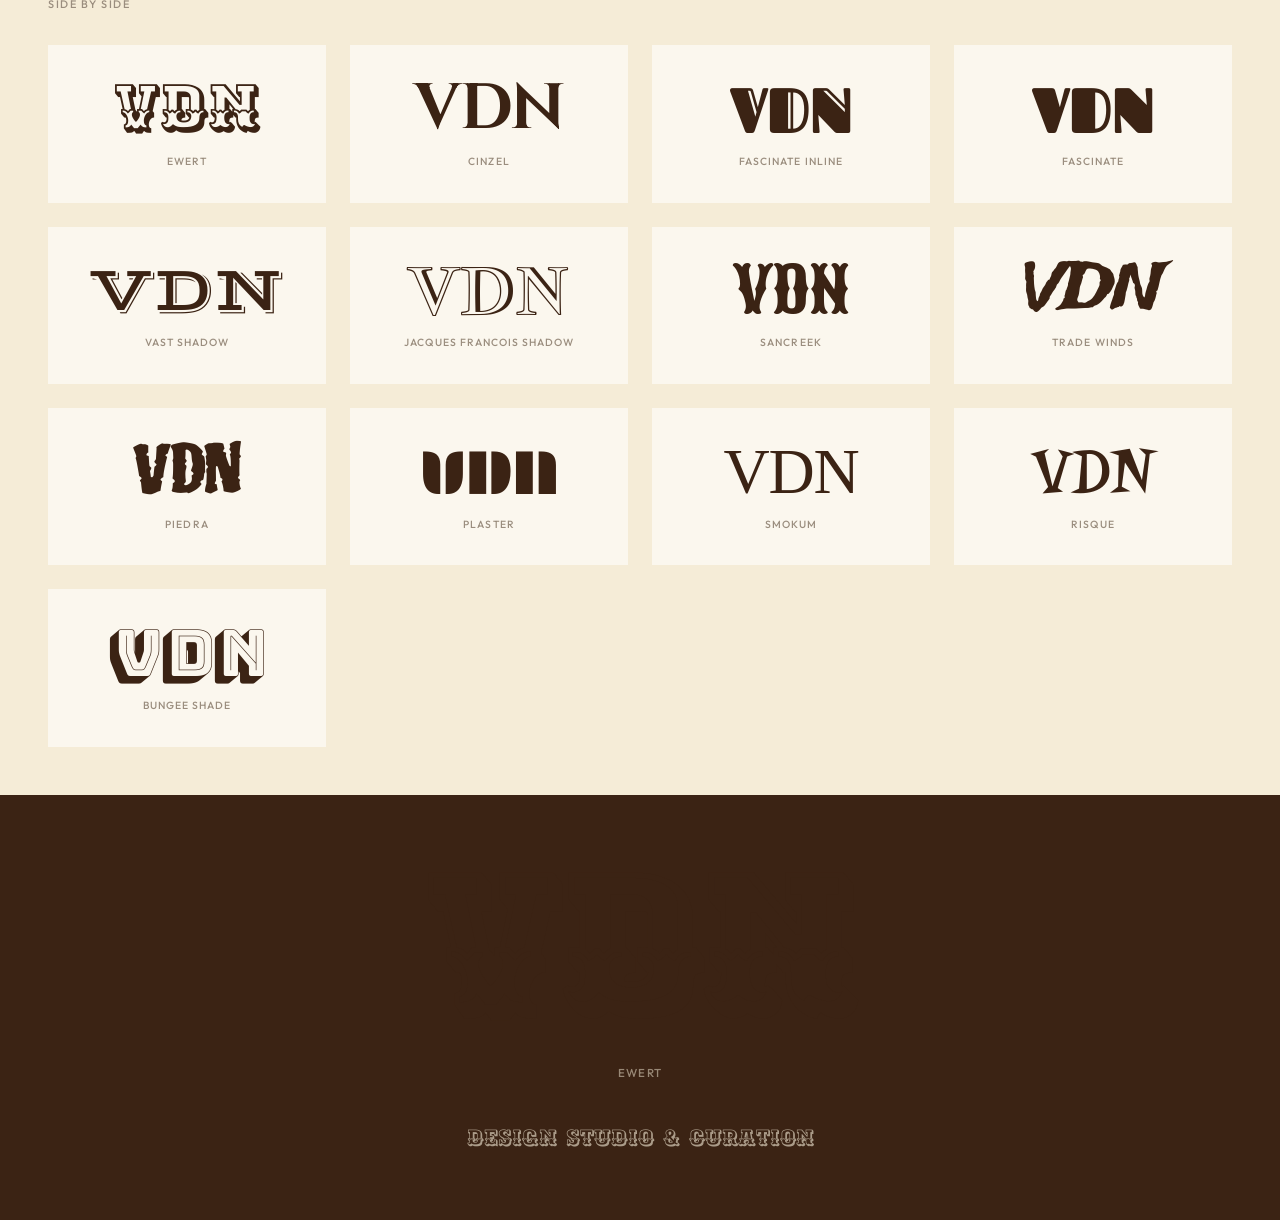
==== commit 74dc19a6: "Wipe font list, keep Ewert/Cinzel/Fascinate Inline, add carved display fonts Stripped to 3 keepers +" ====
--- a/font-preview.html
+++ b/font-preview.html
@@ -6,8 +6,7 @@
   <title>VDN — Font Preview</title>
   <link rel="preconnect" href="https://fonts.googleapis.com">
   <link rel="preconnect" href="https://fonts.gstatic.com" crossorigin>
-  <link href="https://fonts.googleapis.com/css2?family=Fraunces:opsz,wght@9..144,300;9..144,400;9..144,600;9..144,700&family=UnifrakturMaguntia&family=UnifrakturCook:wght@700&family=Pirata+One&family=Cinzel:wght@400;700&family=IM+Fell+English+SC&family=IM+Fell+DW+Pica+SC&family=Almendra+Display&family=Cormorant+Garamond:wght@300;400;600;700&family=Playfair+Display:wght@400;700&family=Italiana&family=Grenze+Gotisch:wght@400;700&family=Texturina:opsz,wght@12..72,400;12..72,700&family=Eagle+Lake&family=Metamorphous&family=Bodoni+Moda:opsz,wght@6..96,400;6..96,700&family=DM+Serif+Display&family=Abril+Fatface&family=Yeseva+One&family=Libre+Caslon+Display&family=Cardo:wght@400;700&family=Spectral:wght@400;700&family=Forum&family=Della+Respira&family=Sorts+Mill+Goudy&family=Old+Standard+TT:wght@400;700&family=Bellefair&family=Caudex:wght@400;700&family=Fondamento&family=Macondo&family=Vast+Shadow&family=Baskervville&family=Crimson+Pro:wght@400;700&family=Uncial+Antiqua&family=Ewert&family=Fascinate+Inline&family=Rye&family=Diplomata+SC&family=Fredericka+the+Great&family=Emblema+One&family=Lancelot&family=Jim+Nightshade&family=Mystery+Quest&family=Outfit:wght@300;400;500&display=swap" rel="stylesheet">
-  <link href="https://api.fontshare.com/v2/css?f[]=gambarino@400&display=swap" rel="stylesheet">
+  <link href="https://fonts.googleapis.com/css2?family=Ewert&family=Cinzel:wght@400;700&family=Fascinate+Inline&family=Fascinate&family=Vast+Shadow&family=Jacques+Francois+Shadow&family=Sancreek&family=Trade+Winds&family=Piedra&family=Plaster&family=Smokum&family=Risque&family=Bungee+Shade&family=Outfit:wght@300;400;500&display=swap" rel="stylesheet">
   <style>
     :root {
       --chocolate: #3B2314;
@@ -25,7 +24,6 @@
     }
 
     *, *::before, *::after { margin: 0; padding: 0; box-sizing: border-box; }
-
     html { font-size: 16px; -webkit-font-smoothing: antialiased; }
 
     body {
@@ -49,19 +47,13 @@
       background-size: 200px;
     }
 
-    /* ---- Themes applied to body ---- */
-    body.theme-light {
-      background: var(--bread);
-      color: var(--chocolate);
-    }
+    /* ---- Themes ---- */
+    body.theme-light { background: var(--bread); color: var(--chocolate); }
     body.theme-light .font-card-preview,
     body.theme-light .comparison-vdn,
     body.theme-light .large-preview-text { color: var(--chocolate); }
 
-    body.theme-cream {
-      background: var(--cream);
-      color: var(--chocolate);
-    }
+    body.theme-cream { background: var(--cream); color: var(--chocolate); }
     body.theme-cream .font-card-preview,
     body.theme-cream .comparison-vdn,
     body.theme-cream .large-preview-text { color: var(--chocolate); }
@@ -69,10 +61,7 @@
     body.theme-cream .comparison-item { background: var(--bread); }
     body.theme-cream .controls { background: var(--butter-light); }
 
-    body.theme-honey {
-      background: var(--honey);
-      color: var(--chocolate);
-    }
+    body.theme-honey { background: var(--honey); color: var(--chocolate); }
     body.theme-honey .font-card-preview,
     body.theme-honey .comparison-vdn,
     body.theme-honey .large-preview-text { color: var(--chocolate); }
@@ -85,10 +74,7 @@
     body.theme-honey .category h2 { border-bottom-color: var(--chocolate-mid); color: var(--chocolate-mid); }
     body.theme-honey .controls { border-bottom-color: var(--chocolate-mid); }
 
-    body.theme-dark {
-      background: var(--chocolate);
-      color: var(--cream);
-    }
+    body.theme-dark { background: var(--chocolate); color: var(--cream); }
     body.theme-dark .font-card-preview,
     body.theme-dark .comparison-vdn,
     body.theme-dark .large-preview-text { color: var(--cream); }
@@ -105,14 +91,12 @@
     body.theme-dark .font-card-name { color: var(--honey-light); }
     body.theme-dark .font-card-source { color: var(--chocolate-light); }
     body.theme-dark .font-card-tag.free { border-color: var(--honey); color: var(--honey); }
-    body.theme-dark .font-card-tag.paid { border-color: var(--chocolate-light); color: var(--chocolate-light); }
     body.theme-dark .control-group label { color: var(--honey-light); }
     body.theme-dark .control-group input[type="text"] { background: var(--chocolate-mid); border-color: var(--chocolate-light); color: var(--cream); }
     body.theme-dark .size-value { color: var(--honey-light); }
     body.theme-dark .comparison-name { color: var(--honey-light); }
     body.theme-dark .comparison h2 { color: var(--honey-light); }
     body.theme-dark .large-preview { background: #1a0f08; }
-    body.theme-dark .font-card-source a { color: var(--honey); }
 
     /* ---- Header ---- */
     .page-header {
@@ -126,10 +110,10 @@
     }
 
     .page-header h1 {
-      font-family: 'Fraunces', serif;
-      font-weight: 300;
-      font-size: 1.6rem;
-      letter-spacing: -0.02em;
+      font-family: 'Outfit', sans-serif;
+      font-weight: 400;
+      font-size: 1.2rem;
+      letter-spacing: 0.06em;
       color: var(--chocolate);
     }
 
@@ -145,10 +129,7 @@
       transition: color 0.3s, border-color 0.3s;
     }
 
-    .page-header a:hover {
-      color: var(--chocolate);
-      border-color: var(--chocolate);
-    }
+    .page-header a:hover { color: var(--chocolate); border-color: var(--chocolate); }
 
     /* ---- Controls ---- */
     .controls {
@@ -162,11 +143,7 @@
       transition: background 0.5s;
     }
 
-    .control-group {
-      display: flex;
-      flex-direction: column;
-      gap: 0.4rem;
-    }
+    .control-group { display: flex; flex-direction: column; gap: 0.4rem; }
 
     .control-group label {
       font-size: 0.65rem;
@@ -189,11 +166,7 @@
     }
 
     .control-group input[type="text"]:focus { border-color: var(--honey); }
-
-    .control-group input[type="range"] {
-      width: 160px;
-      accent-color: var(--chocolate-mid);
-    }
+    .control-group input[type="range"] { width: 160px; accent-color: var(--chocolate-mid); }
 
     .size-value {
       font-size: 0.8rem;
@@ -201,11 +174,7 @@
       font-variant-numeric: tabular-nums;
     }
 
-    .theme-toggles {
-      display: flex;
-      gap: 0.5rem;
-      margin-left: auto;
-    }
+    .theme-toggles { display: flex; gap: 0.5rem; margin-left: auto; }
 
     .theme-btn {
       width: 36px;
@@ -249,7 +218,6 @@
       padding: 2.5rem 2rem;
       cursor: pointer;
       transition: background 0.4s ease;
-      position: relative;
       border-bottom: 1px solid rgba(0,0,0,0.04);
     }
 
@@ -277,13 +245,10 @@
       letter-spacing: 0.08em;
       text-transform: uppercase;
       padding: 0.2rem 0.6rem;
-      border: 1px solid var(--cream);
-      color: var(--ink-faint);
+      border: 1px solid var(--honey);
+      color: var(--chocolate-mid);
       transition: color 0.5s, border-color 0.5s;
     }
-
-    .font-card-tag.free { border-color: var(--honey); color: var(--chocolate-mid); }
-    .font-card-tag.paid { border-color: var(--chocolate-light); color: var(--chocolate-light); }
 
     .font-card-preview {
       font-size: 4.5rem;
@@ -300,15 +265,6 @@
       color: var(--ink-faint);
       transition: color 0.5s;
     }
-
-    .font-card-source a {
-      color: var(--honey);
-      text-decoration: none;
-      border-bottom: 1px solid transparent;
-      transition: border-color 0.3s;
-    }
-
-    .font-card-source a:hover { border-bottom-color: var(--honey); }
 
     /* ---- Large Preview ---- */
     .large-preview {
@@ -443,101 +399,16 @@
     </div>
   </div>
 
-  <!-- Shortlisted -->
+  <!-- Keepers -->
   <div class="category"><h2>Shortlisted</h2></div>
   <div class="font-grid">
-    <div class="font-card selected" data-font="'Fraunces', serif" onclick="selectFont(this)">
-      <div class="font-card-meta">
-        <span class="font-card-name">Fraunces</span>
-        <span class="font-card-tag free">Free — Google Fonts</span>
-      </div>
-      <div class="font-card-preview" style="font-family: 'Fraunces', serif;">VDN</div>
-      <div class="font-card-source">Soft optical serif. Wonky warmth. <a href="https://fonts.google.com/specimen/Fraunces" target="_blank">View &rarr;</a></div>
-    </div>
-    <div class="font-card" data-font="'Gambarino', serif" onclick="selectFont(this)">
-      <div class="font-card-meta">
-        <span class="font-card-name">Gambarino</span>
-        <span class="font-card-tag free">Free — Fontshare</span>
-      </div>
-      <div class="font-card-preview" style="font-family: 'Gambarino', serif;">VDN</div>
-      <div class="font-card-source">High-contrast editorial serif. <a href="https://www.fontshare.com/fonts/gambarino" target="_blank">View &rarr;</a></div>
-    </div>
-    <div class="font-card" data-font="'Recoleta', serif" onclick="selectFont(this)">
-      <div class="font-card-meta">
-        <span class="font-card-name">Recoleta</span>
-        <span class="font-card-tag paid">Paid — Latinotype</span>
-      </div>
-      <div class="font-card-preview" style="font-family: 'Recoleta', Georgia, serif; opacity: 0.35;">VDN</div>
-      <div class="font-card-source">Soft retro serif — requires purchase. <a href="https://www.myfonts.com/collections/recoleta-font-latinotype" target="_blank">Purchase &rarr;</a></div>
-    </div>
-    <div class="font-card" data-font="'Komorebi', sans-serif" onclick="selectFont(this)">
-      <div class="font-card-meta">
-        <span class="font-card-name">Komorebi</span>
-        <span class="font-card-tag paid">Paid — VP Creative</span>
-      </div>
-      <div class="font-card-preview" style="font-family: 'Komorebi', sans-serif; opacity: 0.35;">VDN</div>
-      <div class="font-card-source">Display sans — requires purchase. <a href="https://creativemarket.com/VPcreativeshop" target="_blank">Purchase &rarr;</a></div>
-    </div>
-  </div>
-
-  <!-- Elegant & Editorial -->
-  <div class="category"><h2>Elegant &amp; Editorial</h2></div>
-  <div class="font-grid">
-    <div class="font-card" data-font="'Bodoni Moda', serif" onclick="selectFont(this)">
-      <div class="font-card-meta">
-        <span class="font-card-name">Bodoni Moda</span>
-        <span class="font-card-tag free">Free</span>
-      </div>
-      <div class="font-card-preview" style="font-family: 'Bodoni Moda', serif; font-weight: 700;">VDN</div>
-      <div class="font-card-source">High-contrast Didone. Magazine masthead energy.</div>
-    </div>
-    <div class="font-card" data-font="'Playfair Display', serif" onclick="selectFont(this)">
-      <div class="font-card-meta">
-        <span class="font-card-name">Playfair Display</span>
-        <span class="font-card-tag free">Free</span>
-      </div>
-      <div class="font-card-preview" style="font-family: 'Playfair Display', serif; font-weight: 700;">VDN</div>
-      <div class="font-card-source">Transitional serif. Editorial authority.</div>
-    </div>
-    <div class="font-card" data-font="'Cormorant Garamond', serif" onclick="selectFont(this)">
-      <div class="font-card-meta">
-        <span class="font-card-name">Cormorant Garamond</span>
-        <span class="font-card-tag free">Free</span>
-      </div>
-      <div class="font-card-preview" style="font-family: 'Cormorant Garamond', serif; font-weight: 600;">VDN</div>
-      <div class="font-card-source">Refined display Garamond. Beautiful contrast.</div>
-    </div>
-    <div class="font-card" data-font="'Abril Fatface', serif" onclick="selectFont(this)">
-      <div class="font-card-meta">
-        <span class="font-card-name">Abril Fatface</span>
-        <span class="font-card-tag free">Free</span>
-      </div>
-      <div class="font-card-preview" style="font-family: 'Abril Fatface', serif;">VDN</div>
-      <div class="font-card-source">Bold Didone display. Poster-weight presence.</div>
-    </div>
-    <div class="font-card" data-font="'DM Serif Display', serif" onclick="selectFont(this)">
-      <div class="font-card-meta">
-        <span class="font-card-name">DM Serif Display</span>
-        <span class="font-card-tag free">Free</span>
-      </div>
-      <div class="font-card-preview" style="font-family: 'DM Serif Display', serif;">VDN</div>
-      <div class="font-card-source">Clean serif display. Modern editorial.</div>
-    </div>
-    <div class="font-card" data-font="'Yeseva One', serif" onclick="selectFont(this)">
-      <div class="font-card-meta">
-        <span class="font-card-name">Yeseva One</span>
-        <span class="font-card-tag free">Free</span>
-      </div>
-      <div class="font-card-preview" style="font-family: 'Yeseva One', serif;">VDN</div>
-      <div class="font-card-source">Elegant display serif. Feminine authority.</div>
-    </div>
-    <div class="font-card" data-font="'Libre Caslon Display', serif" onclick="selectFont(this)">
-      <div class="font-card-meta">
-        <span class="font-card-name">Libre Caslon Display</span>
-        <span class="font-card-tag free">Free</span>
-      </div>
-      <div class="font-card-preview" style="font-family: 'Libre Caslon Display', serif;">VDN</div>
-      <div class="font-card-source">Classic Caslon for display. Timeless weight.</div>
+    <div class="font-card selected" data-font="'Ewert', serif" onclick="selectFont(this)">
+      <div class="font-card-meta">
+        <span class="font-card-name">Ewert</span>
+        <span class="font-card-tag free">Free</span>
+      </div>
+      <div class="font-card-preview" style="font-family: 'Ewert', serif;">VDN</div>
+      <div class="font-card-source">Carved slab with decorative cuts. Woodblock drop cap.</div>
     </div>
     <div class="font-card" data-font="'Cinzel', serif" onclick="selectFont(this)">
       <div class="font-card-meta">
@@ -547,229 +418,6 @@
       <div class="font-card-preview" style="font-family: 'Cinzel', serif; font-weight: 700;">VDN</div>
       <div class="font-card-source">Roman inscriptional capitals. Monumental.</div>
     </div>
-    <div class="font-card" data-font="'Italiana', serif" onclick="selectFont(this)">
-      <div class="font-card-meta">
-        <span class="font-card-name">Italiana</span>
-        <span class="font-card-tag free">Free</span>
-      </div>
-      <div class="font-card-preview" style="font-family: 'Italiana', serif;">VDN</div>
-      <div class="font-card-source">Thin serif. Quiet luxury.</div>
-    </div>
-    <div class="font-card" data-font="'Bellefair', serif" onclick="selectFont(this)">
-      <div class="font-card-meta">
-        <span class="font-card-name">Bellefair</span>
-        <span class="font-card-tag free">Free</span>
-      </div>
-      <div class="font-card-preview" style="font-family: 'Bellefair', serif;">VDN</div>
-      <div class="font-card-source">Modern elegant serif. Light, refined.</div>
-    </div>
-    <div class="font-card" data-font="'Spectral', serif" onclick="selectFont(this)">
-      <div class="font-card-meta">
-        <span class="font-card-name">Spectral</span>
-        <span class="font-card-tag free">Free</span>
-      </div>
-      <div class="font-card-preview" style="font-family: 'Spectral', serif; font-weight: 700;">VDN</div>
-      <div class="font-card-source">Modern literary serif. Sharp and composed.</div>
-    </div>
-    <div class="font-card" data-font="'Crimson Pro', serif" onclick="selectFont(this)">
-      <div class="font-card-meta">
-        <span class="font-card-name">Crimson Pro</span>
-        <span class="font-card-tag free">Free</span>
-      </div>
-      <div class="font-card-preview" style="font-family: 'Crimson Pro', serif; font-weight: 700;">VDN</div>
-      <div class="font-card-source">Classic old-style. Bookish warmth.</div>
-    </div>
-    <div class="font-card" data-font="'Baskervville', serif" onclick="selectFont(this)">
-      <div class="font-card-meta">
-        <span class="font-card-name">Baskervville</span>
-        <span class="font-card-tag free">Free</span>
-      </div>
-      <div class="font-card-preview" style="font-family: 'Baskervville', serif;">VDN</div>
-      <div class="font-card-source">Baskerville revival. Transitional English classic.</div>
-    </div>
-    <div class="font-card" data-font="'Sorts Mill Goudy', serif" onclick="selectFont(this)">
-      <div class="font-card-meta">
-        <span class="font-card-name">Sorts Mill Goudy</span>
-        <span class="font-card-tag free">Free</span>
-      </div>
-      <div class="font-card-preview" style="font-family: 'Sorts Mill Goudy', serif;">VDN</div>
-      <div class="font-card-source">Goudy Old Style revival. Warm humanist character.</div>
-    </div>
-  </div>
-
-  <!-- Old English & Gothic -->
-  <div class="category"><h2>Old English &amp; Gothic</h2></div>
-  <div class="font-grid">
-    <div class="font-card" data-font="'Grenze Gotisch', serif" onclick="selectFont(this)">
-      <div class="font-card-meta">
-        <span class="font-card-name">Grenze Gotisch</span>
-        <span class="font-card-tag free">Free</span>
-      </div>
-      <div class="font-card-preview" style="font-family: 'Grenze Gotisch', serif; font-weight: 700;">VDN</div>
-      <div class="font-card-source">Gothic display. Saltburn energy. Dark, ornate.</div>
-    </div>
-    <div class="font-card" data-font="'Texturina', serif" onclick="selectFont(this)">
-      <div class="font-card-meta">
-        <span class="font-card-name">Texturina</span>
-        <span class="font-card-tag free">Free</span>
-      </div>
-      <div class="font-card-preview" style="font-family: 'Texturina', serif; font-weight: 700;">VDN</div>
-      <div class="font-card-source">Textura-inspired. Medieval meets modern.</div>
-    </div>
-    <div class="font-card" data-font="'Eagle Lake', serif" onclick="selectFont(this)">
-      <div class="font-card-meta">
-        <span class="font-card-name">Eagle Lake</span>
-        <span class="font-card-tag free">Free</span>
-      </div>
-      <div class="font-card-preview" style="font-family: 'Eagle Lake', serif;">VDN</div>
-      <div class="font-card-source">Celtic old English decorative. Insular character.</div>
-    </div>
-    <div class="font-card" data-font="'Metamorphous', serif" onclick="selectFont(this)">
-      <div class="font-card-meta">
-        <span class="font-card-name">Metamorphous</span>
-        <span class="font-card-tag free">Free</span>
-      </div>
-      <div class="font-card-preview" style="font-family: 'Metamorphous', serif;">VDN</div>
-      <div class="font-card-source">Medieval decorative serif. Stone-carved weight.</div>
-    </div>
-    <div class="font-card" data-font="'Almendra Display', serif" onclick="selectFont(this)">
-      <div class="font-card-meta">
-        <span class="font-card-name">Almendra Display</span>
-        <span class="font-card-tag free">Free</span>
-      </div>
-      <div class="font-card-preview" style="font-family: 'Almendra Display', serif;">VDN</div>
-      <div class="font-card-source">Medieval manuscript display. Ornate but structured.</div>
-    </div>
-    <div class="font-card" data-font="'Fondamento', serif" onclick="selectFont(this)">
-      <div class="font-card-meta">
-        <span class="font-card-name">Fondamento</span>
-        <span class="font-card-tag free">Free</span>
-      </div>
-      <div class="font-card-preview" style="font-family: 'Fondamento', serif;">VDN</div>
-      <div class="font-card-source">Calligraphic foundational hand. Manuscript heritage.</div>
-    </div>
-    <div class="font-card" data-font="'Macondo', serif" onclick="selectFont(this)">
-      <div class="font-card-meta">
-        <span class="font-card-name">Macondo</span>
-        <span class="font-card-tag free">Free</span>
-      </div>
-      <div class="font-card-preview" style="font-family: 'Macondo', serif;">VDN</div>
-      <div class="font-card-source">Decorative medieval display. Whimsical old world.</div>
-    </div>
-    <div class="font-card" data-font="'Della Respira', serif" onclick="selectFont(this)">
-      <div class="font-card-meta">
-        <span class="font-card-name">Della Respira</span>
-        <span class="font-card-tag free">Free</span>
-      </div>
-      <div class="font-card-preview" style="font-family: 'Della Respira', serif;">VDN</div>
-      <div class="font-card-source">Art Nouveau inspired. Ornamental elegance.</div>
-    </div>
-    <div class="font-card" data-font="'Caudex', serif" onclick="selectFont(this)">
-      <div class="font-card-meta">
-        <span class="font-card-name">Caudex</span>
-        <span class="font-card-tag free">Free</span>
-      </div>
-      <div class="font-card-preview" style="font-family: 'Caudex', serif; font-weight: 700;">VDN</div>
-      <div class="font-card-source">Medieval text face. Codex manuscript weight.</div>
-    </div>
-  </div>
-
-  <!-- Blackletter & Old Dutch -->
-  <div class="category"><h2>Blackletter &amp; Old Dutch</h2></div>
-  <div class="font-grid">
-    <div class="font-card" data-font="'UnifrakturMaguntia', serif" onclick="selectFont(this)">
-      <div class="font-card-meta">
-        <span class="font-card-name">UnifrakturMaguntia</span>
-        <span class="font-card-tag free">Free</span>
-      </div>
-      <div class="font-card-preview" style="font-family: 'UnifrakturMaguntia', serif;">VDN</div>
-      <div class="font-card-source">Classic Fraktur blackletter. Old world gravity.</div>
-    </div>
-    <div class="font-card" data-font="'UnifrakturCook', serif" onclick="selectFont(this)">
-      <div class="font-card-meta">
-        <span class="font-card-name">UnifrakturCook</span>
-        <span class="font-card-tag free">Free</span>
-      </div>
-      <div class="font-card-preview" style="font-family: 'UnifrakturCook', serif; font-weight: 700;">VDN</div>
-      <div class="font-card-source">Lighter Fraktur variant. More open than Maguntia.</div>
-    </div>
-    <div class="font-card" data-font="'Pirata One', serif" onclick="selectFont(this)">
-      <div class="font-card-meta">
-        <span class="font-card-name">Pirata One</span>
-        <span class="font-card-tag free">Free</span>
-      </div>
-      <div class="font-card-preview" style="font-family: 'Pirata One', serif;">VDN</div>
-      <div class="font-card-source">Bold decorative blackletter. Strong logo presence.</div>
-    </div>
-    <div class="font-card" data-font="'IM Fell DW Pica SC', serif" onclick="selectFont(this)">
-      <div class="font-card-meta">
-        <span class="font-card-name">IM Fell DW Pica SC</span>
-        <span class="font-card-tag free">Free</span>
-      </div>
-      <div class="font-card-preview" style="font-family: 'IM Fell DW Pica SC', serif;">VDN</div>
-      <div class="font-card-source">Dutch-cut pica roman. Amsterdam printing heritage.</div>
-    </div>
-    <div class="font-card" data-font="'IM Fell English SC', serif" onclick="selectFont(this)">
-      <div class="font-card-meta">
-        <span class="font-card-name">IM Fell English SC</span>
-        <span class="font-card-tag free">Free</span>
-      </div>
-      <div class="font-card-preview" style="font-family: 'IM Fell English SC', serif;">VDN</div>
-      <div class="font-card-source">17th-century revival. Weathered historical texture.</div>
-    </div>
-    <div class="font-card" data-font="'Old Standard TT', serif" onclick="selectFont(this)">
-      <div class="font-card-meta">
-        <span class="font-card-name">Old Standard TT</span>
-        <span class="font-card-tag free">Free</span>
-      </div>
-      <div class="font-card-preview" style="font-family: 'Old Standard TT', serif; font-weight: 700;">VDN</div>
-      <div class="font-card-source">19th-century old style. Academic gravitas.</div>
-    </div>
-    <div class="font-card" data-font="'Cardo', serif" onclick="selectFont(this)">
-      <div class="font-card-meta">
-        <span class="font-card-name">Cardo</span>
-        <span class="font-card-tag free">Free</span>
-      </div>
-      <div class="font-card-preview" style="font-family: 'Cardo', serif; font-weight: 700;">VDN</div>
-      <div class="font-card-source">Scholarly old style. Bembo heritage.</div>
-    </div>
-    <div class="font-card" data-font="'Forum', serif" onclick="selectFont(this)">
-      <div class="font-card-meta">
-        <span class="font-card-name">Forum</span>
-        <span class="font-card-tag free">Free</span>
-      </div>
-      <div class="font-card-preview" style="font-family: 'Forum', serif;">VDN</div>
-      <div class="font-card-source">Classical inscriptional. Roman forum capitals.</div>
-    </div>
-    <div class="font-card" data-font="'Vast Shadow', serif" onclick="selectFont(this)">
-      <div class="font-card-meta">
-        <span class="font-card-name">Vast Shadow</span>
-        <span class="font-card-tag free">Free</span>
-      </div>
-      <div class="font-card-preview" style="font-family: 'Vast Shadow', serif;">VDN</div>
-      <div class="font-card-source">Shadow slab display. Victorian broadside weight.</div>
-    </div>
-  </div>
-
-  <!-- Drop Caps & Ornamental Initials -->
-  <div class="category"><h2>Drop Caps &amp; Ornamental</h2></div>
-  <div class="font-grid">
-    <div class="font-card" data-font="'Uncial Antiqua', serif" onclick="selectFont(this)">
-      <div class="font-card-meta">
-        <span class="font-card-name">Uncial Antiqua</span>
-        <span class="font-card-tag free">Free</span>
-      </div>
-      <div class="font-card-preview" style="font-family: 'Uncial Antiqua', serif;">VDN</div>
-      <div class="font-card-source">Uncial manuscript hand. Illuminated initial energy.</div>
-    </div>
-    <div class="font-card" data-font="'Ewert', serif" onclick="selectFont(this)">
-      <div class="font-card-meta">
-        <span class="font-card-name">Ewert</span>
-        <span class="font-card-tag free">Free</span>
-      </div>
-      <div class="font-card-preview" style="font-family: 'Ewert', serif;">VDN</div>
-      <div class="font-card-source">Carved slab with decorative cuts. Woodblock drop cap.</div>
-    </div>
     <div class="font-card" data-font="'Fascinate Inline', serif" onclick="selectFont(this)">
       <div class="font-card-meta">
         <span class="font-card-name">Fascinate Inline</span>
@@ -778,61 +426,90 @@
       <div class="font-card-preview" style="font-family: 'Fascinate Inline', serif;">VDN</div>
       <div class="font-card-source">Inline decorative display. Art deco initial caps.</div>
     </div>
-    <div class="font-card" data-font="'Rye', serif" onclick="selectFont(this)">
-      <div class="font-card-meta">
-        <span class="font-card-name">Rye</span>
-        <span class="font-card-tag free">Free</span>
-      </div>
-      <div class="font-card-preview" style="font-family: 'Rye', serif;">VDN</div>
-      <div class="font-card-source">Ornamental Western display. Engraved saloon character.</div>
-    </div>
-    <div class="font-card" data-font="'Diplomata SC', serif" onclick="selectFont(this)">
-      <div class="font-card-meta">
-        <span class="font-card-name">Diplomata SC</span>
-        <span class="font-card-tag free">Free</span>
-      </div>
-      <div class="font-card-preview" style="font-family: 'Diplomata SC', serif;">VDN</div>
-      <div class="font-card-source">Ornamental small caps. Formal decree weight.</div>
-    </div>
-    <div class="font-card" data-font="'Fredericka the Great', serif" onclick="selectFont(this)">
-      <div class="font-card-meta">
-        <span class="font-card-name">Fredericka the Great</span>
-        <span class="font-card-tag free">Free</span>
-      </div>
-      <div class="font-card-preview" style="font-family: 'Fredericka the Great', serif;">VDN</div>
-      <div class="font-card-source">Engraved sketch display. Copperplate illustration style.</div>
-    </div>
-    <div class="font-card" data-font="'Emblema One', serif" onclick="selectFont(this)">
-      <div class="font-card-meta">
-        <span class="font-card-name">Emblema One</span>
-        <span class="font-card-tag free">Free</span>
-      </div>
-      <div class="font-card-preview" style="font-family: 'Emblema One', serif;">VDN</div>
-      <div class="font-card-source">Bold ornamental display. Heraldic emblem weight.</div>
-    </div>
-    <div class="font-card" data-font="'Lancelot', serif" onclick="selectFont(this)">
-      <div class="font-card-meta">
-        <span class="font-card-name">Lancelot</span>
-        <span class="font-card-tag free">Free</span>
-      </div>
-      <div class="font-card-preview" style="font-family: 'Lancelot', serif;">VDN</div>
-      <div class="font-card-source">Medieval decorative. Arthurian manuscript initial.</div>
-    </div>
-    <div class="font-card" data-font="'Jim Nightshade', serif" onclick="selectFont(this)">
-      <div class="font-card-meta">
-        <span class="font-card-name">Jim Nightshade</span>
-        <span class="font-card-tag free">Free</span>
-      </div>
-      <div class="font-card-preview" style="font-family: 'Jim Nightshade', serif;">VDN</div>
-      <div class="font-card-source">Gothic calligraphic. Dark Victorian penmanship.</div>
-    </div>
-    <div class="font-card" data-font="'Mystery Quest', serif" onclick="selectFont(this)">
-      <div class="font-card-meta">
-        <span class="font-card-name">Mystery Quest</span>
-        <span class="font-card-tag free">Free</span>
-      </div>
-      <div class="font-card-preview" style="font-family: 'Mystery Quest', serif;">VDN</div>
-      <div class="font-card-source">Gothic ornamental. Olde English mystery novel.</div>
+  </div>
+
+  <!-- Carved / Engraved / Woodblock — Ewert's family -->
+  <div class="category"><h2>Carved &amp; Engraved Display</h2></div>
+  <div class="font-grid">
+    <div class="font-card" data-font="'Fascinate', serif" onclick="selectFont(this)">
+      <div class="font-card-meta">
+        <span class="font-card-name">Fascinate</span>
+        <span class="font-card-tag free">Free</span>
+      </div>
+      <div class="font-card-preview" style="font-family: 'Fascinate', serif;">VDN</div>
+      <div class="font-card-source">Solid version of Fascinate Inline. Heavier presence.</div>
+    </div>
+    <div class="font-card" data-font="'Vast Shadow', serif" onclick="selectFont(this)">
+      <div class="font-card-meta">
+        <span class="font-card-name">Vast Shadow</span>
+        <span class="font-card-tag free">Free</span>
+      </div>
+      <div class="font-card-preview" style="font-family: 'Vast Shadow', serif;">VDN</div>
+      <div class="font-card-source">Shadow slab display. Victorian broadside / letterpress.</div>
+    </div>
+    <div class="font-card" data-font="'Jacques Francois Shadow', serif" onclick="selectFont(this)">
+      <div class="font-card-meta">
+        <span class="font-card-name">Jacques Francois Shadow</span>
+        <span class="font-card-tag free">Free</span>
+      </div>
+      <div class="font-card-preview" style="font-family: 'Jacques Francois Shadow', serif;">VDN</div>
+      <div class="font-card-source">Shadow serif. 18th-century French engraving.</div>
+    </div>
+    <div class="font-card" data-font="'Sancreek', serif" onclick="selectFont(this)">
+      <div class="font-card-meta">
+        <span class="font-card-name">Sancreek</span>
+        <span class="font-card-tag free">Free</span>
+      </div>
+      <div class="font-card-preview" style="font-family: 'Sancreek', serif;">VDN</div>
+      <div class="font-card-source">Condensed slab with decorative inline. Wanted poster.</div>
+    </div>
+    <div class="font-card" data-font="'Trade Winds', serif" onclick="selectFont(this)">
+      <div class="font-card-meta">
+        <span class="font-card-name">Trade Winds</span>
+        <span class="font-card-tag free">Free</span>
+      </div>
+      <div class="font-card-preview" style="font-family: 'Trade Winds', serif;">VDN</div>
+      <div class="font-card-source">Ornamental with internal detail. Cartographic engraving.</div>
+    </div>
+    <div class="font-card" data-font="'Piedra', serif" onclick="selectFont(this)">
+      <div class="font-card-meta">
+        <span class="font-card-name">Piedra</span>
+        <span class="font-card-tag free">Free</span>
+      </div>
+      <div class="font-card-preview" style="font-family: 'Piedra', serif;">VDN</div>
+      <div class="font-card-source">Stone-carved display. Heavy chiseled letterforms.</div>
+    </div>
+    <div class="font-card" data-font="'Plaster', serif" onclick="selectFont(this)">
+      <div class="font-card-meta">
+        <span class="font-card-name">Plaster</span>
+        <span class="font-card-tag free">Free</span>
+      </div>
+      <div class="font-card-preview" style="font-family: 'Plaster', serif;">VDN</div>
+      <div class="font-card-source">Stencil-carved display. Architectural lettering.</div>
+    </div>
+    <div class="font-card" data-font="'Smokum', serif" onclick="selectFont(this)">
+      <div class="font-card-meta">
+        <span class="font-card-name">Smokum</span>
+        <span class="font-card-tag free">Free</span>
+      </div>
+      <div class="font-card-preview" style="font-family: 'Smokum', serif;">VDN</div>
+      <div class="font-card-source">Decorative Western. Apothecary label character.</div>
+    </div>
+    <div class="font-card" data-font="'Risque', serif" onclick="selectFont(this)">
+      <div class="font-card-meta">
+        <span class="font-card-name">Risque</span>
+        <span class="font-card-tag free">Free</span>
+      </div>
+      <div class="font-card-preview" style="font-family: 'Risque', serif;">VDN</div>
+      <div class="font-card-source">Art Nouveau decorative. Ornamental curves with weight.</div>
+    </div>
+    <div class="font-card" data-font="'Bungee Shade', serif" onclick="selectFont(this)">
+      <div class="font-card-meta">
+        <span class="font-card-name">Bungee Shade</span>
+        <span class="font-card-tag free">Free</span>
+      </div>
+      <div class="font-card-preview" style="font-family: 'Bungee Shade', serif;">VDN</div>
+      <div class="font-card-source">Layered chromatic display. 3D shadow block letters.</div>
     </div>
   </div>
 
@@ -844,9 +521,9 @@
 
   <!-- Large Preview -->
   <div class="large-preview" id="largePreview">
-    <div class="large-preview-text" id="largePreviewText" style="font-family: 'Fraunces', serif;">VDN</div>
-    <div class="large-preview-label" id="largePreviewLabel">Fraunces</div>
-    <div class="large-preview-subtitle" id="largePreviewSubtitle" style="font-family: 'Fraunces', serif;">Design Studio & Curation</div>
+    <div class="large-preview-text" id="largePreviewText" style="font-family: 'Ewert', serif;">VDN</div>
+    <div class="large-preview-label" id="largePreviewLabel">Ewert</div>
+    <div class="large-preview-subtitle" id="largePreviewSubtitle" style="font-family: 'Ewert', serif;">Design Studio & Curation</div>
   </div>
 
   <script>
@@ -860,50 +537,19 @@
     const cards = document.querySelectorAll('.font-card');
 
     const allFonts = [
-      { name: 'Fraunces', family: "'Fraunces', serif", weight: '400' },
-      { name: 'Gambarino', family: "'Gambarino', serif", weight: '400' },
-      { name: 'Bodoni Moda', family: "'Bodoni Moda', serif", weight: '700' },
-      { name: 'Playfair Display', family: "'Playfair Display', serif", weight: '700' },
-      { name: 'Cormorant Garamond', family: "'Cormorant Garamond', serif", weight: '600' },
-      { name: 'Abril Fatface', family: "'Abril Fatface', serif", weight: '400' },
-      { name: 'DM Serif Display', family: "'DM Serif Display', serif", weight: '400' },
-      { name: 'Yeseva One', family: "'Yeseva One', serif", weight: '400' },
-      { name: 'Libre Caslon Display', family: "'Libre Caslon Display', serif", weight: '400' },
+      { name: 'Ewert', family: "'Ewert', serif", weight: '400' },
       { name: 'Cinzel', family: "'Cinzel', serif", weight: '700' },
-      { name: 'Italiana', family: "'Italiana', serif", weight: '400' },
-      { name: 'Bellefair', family: "'Bellefair', serif", weight: '400' },
-      { name: 'Spectral', family: "'Spectral', serif", weight: '700' },
-      { name: 'Crimson Pro', family: "'Crimson Pro', serif", weight: '700' },
-      { name: 'Baskervville', family: "'Baskervville', serif", weight: '400' },
-      { name: 'Sorts Mill Goudy', family: "'Sorts Mill Goudy', serif", weight: '400' },
-      { name: 'Grenze Gotisch', family: "'Grenze Gotisch', serif", weight: '700' },
-      { name: 'Texturina', family: "'Texturina', serif", weight: '700' },
-      { name: 'Eagle Lake', family: "'Eagle Lake', serif", weight: '400' },
-      { name: 'Metamorphous', family: "'Metamorphous', serif", weight: '400' },
-      { name: 'Almendra Display', family: "'Almendra Display', serif", weight: '400' },
-      { name: 'Fondamento', family: "'Fondamento', serif", weight: '400' },
-      { name: 'Macondo', family: "'Macondo', serif", weight: '400' },
-      { name: 'Della Respira', family: "'Della Respira', serif", weight: '400' },
-      { name: 'Caudex', family: "'Caudex', serif", weight: '700' },
-      { name: 'UnifrakturMaguntia', family: "'UnifrakturMaguntia', serif", weight: '400' },
-      { name: 'UnifrakturCook', family: "'UnifrakturCook', serif", weight: '700' },
-      { name: 'Pirata One', family: "'Pirata One', serif", weight: '400' },
-      { name: 'IM Fell DW Pica SC', family: "'IM Fell DW Pica SC', serif", weight: '400' },
-      { name: 'IM Fell English SC', family: "'IM Fell English SC', serif", weight: '400' },
-      { name: 'Old Standard TT', family: "'Old Standard TT', serif", weight: '700' },
-      { name: 'Cardo', family: "'Cardo', serif", weight: '700' },
-      { name: 'Forum', family: "'Forum', serif", weight: '400' },
+      { name: 'Fascinate Inline', family: "'Fascinate Inline', serif", weight: '400' },
+      { name: 'Fascinate', family: "'Fascinate', serif", weight: '400' },
       { name: 'Vast Shadow', family: "'Vast Shadow', serif", weight: '400' },
-      { name: 'Uncial Antiqua', family: "'Uncial Antiqua', serif", weight: '400' },
-      { name: 'Ewert', family: "'Ewert', serif", weight: '400' },
-      { name: 'Fascinate Inline', family: "'Fascinate Inline', serif", weight: '400' },
-      { name: 'Rye', family: "'Rye', serif", weight: '400' },
-      { name: 'Diplomata SC', family: "'Diplomata SC', serif", weight: '400' },
-      { name: 'Fredericka the Great', family: "'Fredericka the Great', serif", weight: '400' },
-      { name: 'Emblema One', family: "'Emblema One', serif", weight: '400' },
-      { name: 'Lancelot', family: "'Lancelot', serif", weight: '400' },
-      { name: 'Jim Nightshade', family: "'Jim Nightshade', serif", weight: '400' },
-      { name: 'Mystery Quest', family: "'Mystery Quest', serif", weight: '400' },
+      { name: 'Jacques Francois Shadow', family: "'Jacques Francois Shadow', serif", weight: '400' },
+      { name: 'Sancreek', family: "'Sancreek', serif", weight: '400' },
+      { name: 'Trade Winds', family: "'Trade Winds', serif", weight: '400' },
+      { name: 'Piedra', family: "'Piedra', serif", weight: '400' },
+      { name: 'Plaster', family: "'Plaster', serif", weight: '400' },
+      { name: 'Smokum', family: "'Smokum', serif", weight: '400' },
+      { name: 'Risque', family: "'Risque', serif", weight: '400' },
+      { name: 'Bungee Shade', family: "'Bungee Shade', serif", weight: '400' },
     ];
 
     const compGrid = document.getElementById('comparisonGrid');
@@ -950,7 +596,6 @@
       largePreview.scrollIntoView({ behavior: 'smooth', block: 'center' });
     }
 
-    // Theme toggles — apply to entire body
     document.querySelectorAll('.theme-btn').forEach(btn => {
       btn.addEventListener('click', () => {
         document.querySelectorAll('.theme-btn').forEach(b => b.classList.remove('active'));
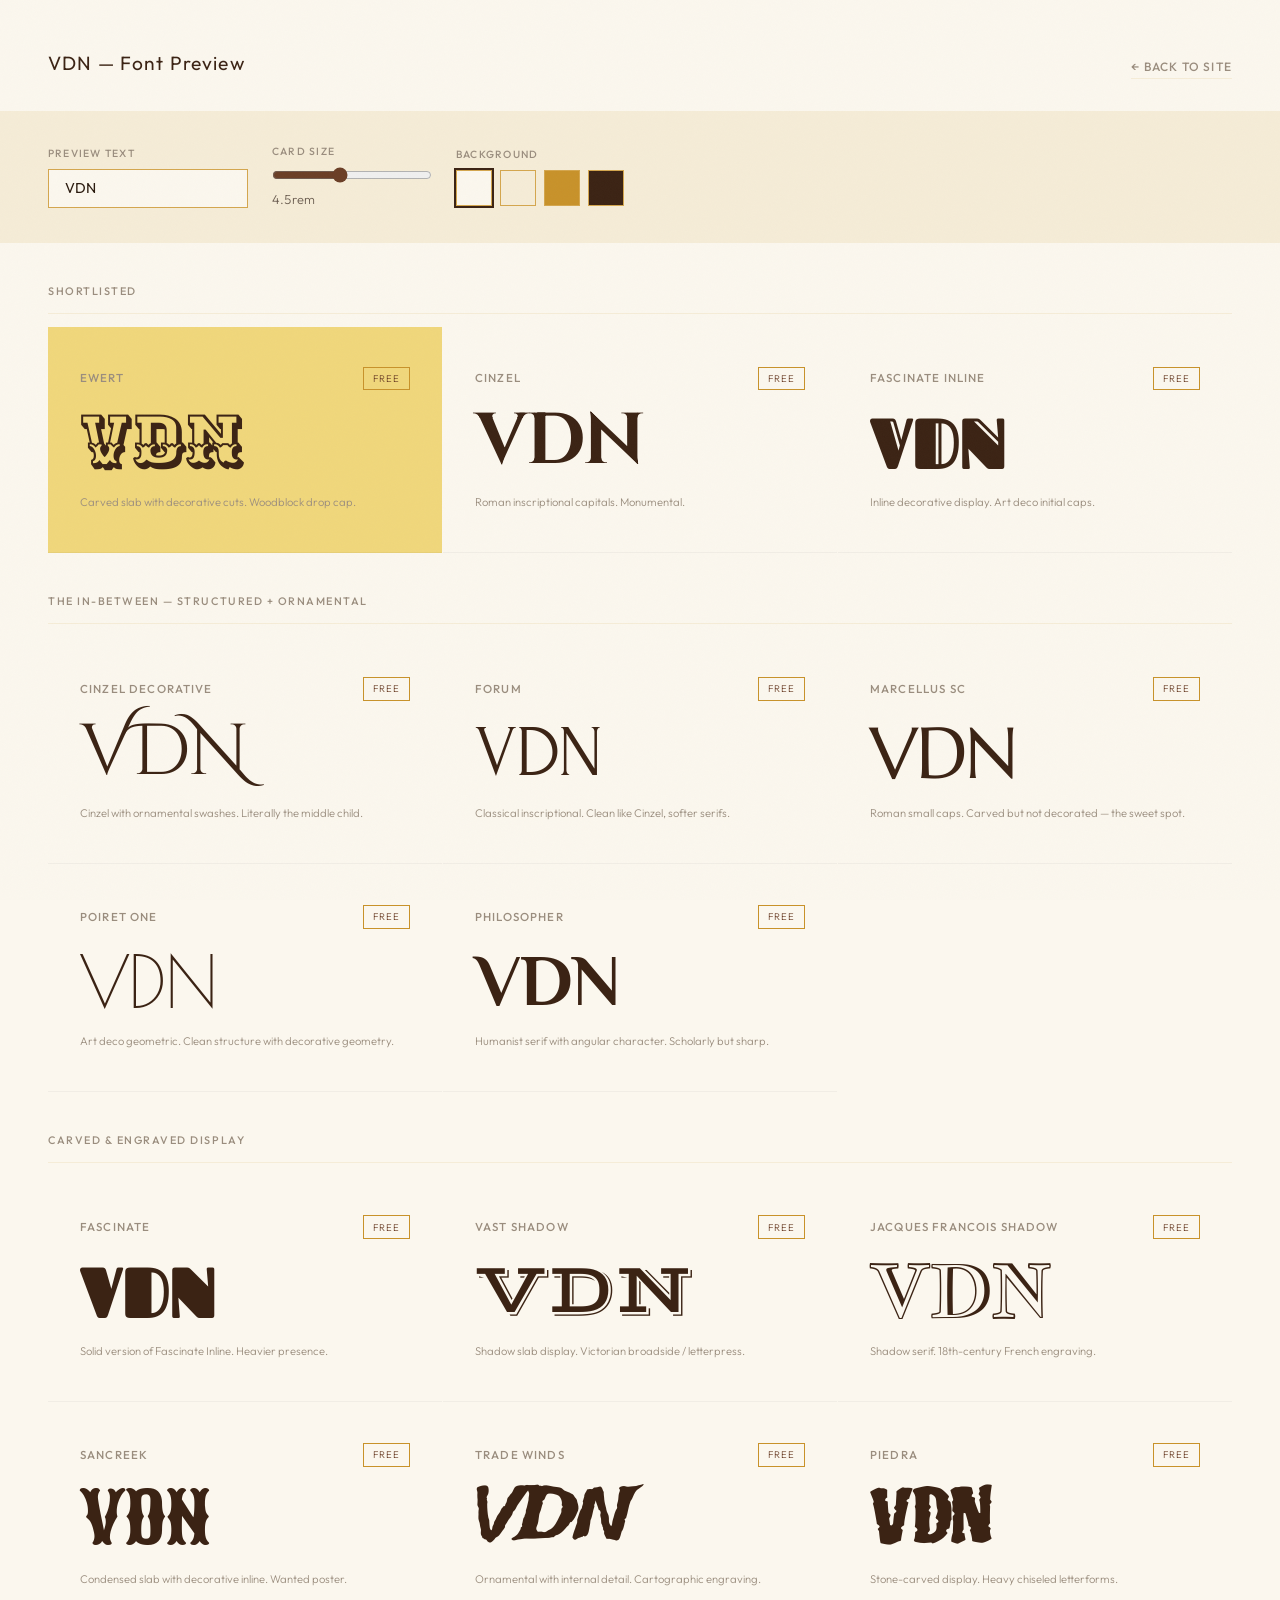
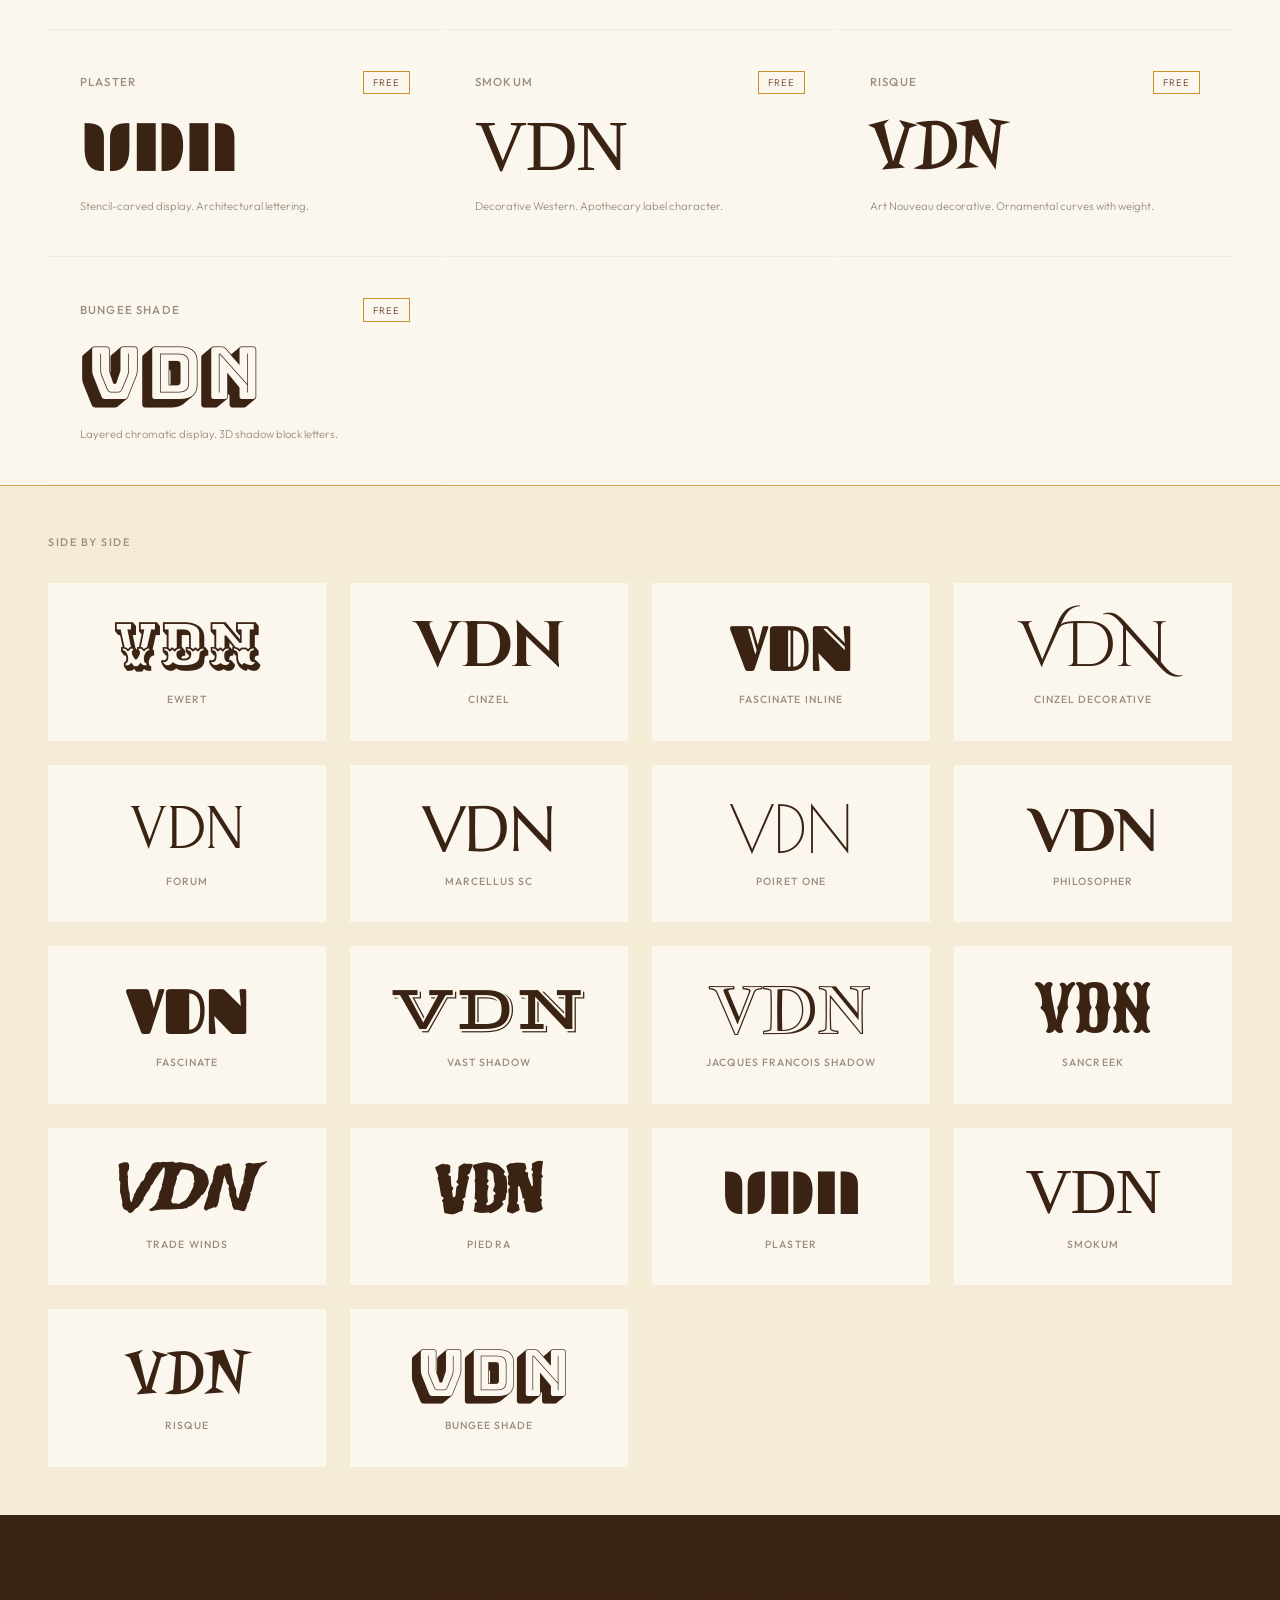
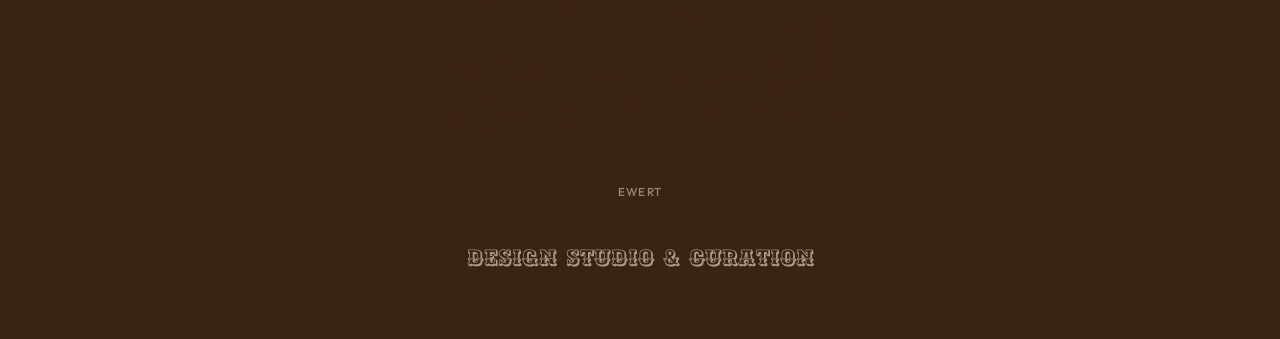
==== commit 8bd42e22: "Add in-between fonts bridging Ewert and Cinzel Cinzel Decorative, Forum, Marcellus SC, Poiret One, P" ====
--- a/font-preview.html
+++ b/font-preview.html
@@ -6,7 +6,7 @@
   <title>VDN — Font Preview</title>
   <link rel="preconnect" href="https://fonts.googleapis.com">
   <link rel="preconnect" href="https://fonts.gstatic.com" crossorigin>
-  <link href="https://fonts.googleapis.com/css2?family=Ewert&family=Cinzel:wght@400;700&family=Fascinate+Inline&family=Fascinate&family=Vast+Shadow&family=Jacques+Francois+Shadow&family=Sancreek&family=Trade+Winds&family=Piedra&family=Plaster&family=Smokum&family=Risque&family=Bungee+Shade&family=Outfit:wght@300;400;500&display=swap" rel="stylesheet">
+  <link href="https://fonts.googleapis.com/css2?family=Ewert&family=Cinzel:wght@400;700&family=Fascinate+Inline&family=Fascinate&family=Vast+Shadow&family=Jacques+Francois+Shadow&family=Sancreek&family=Trade+Winds&family=Piedra&family=Plaster&family=Smokum&family=Risque&family=Bungee+Shade&family=Cinzel+Decorative:wght@400;700&family=Poiret+One&family=Marcellus+SC&family=Forum&family=Philosopher:wght@400;700&family=Outfit:wght@300;400;500&display=swap" rel="stylesheet">
   <style>
     :root {
       --chocolate: #3B2314;
@@ -428,6 +428,51 @@
     </div>
   </div>
 
+  <!-- Between Ewert & Cinzel — structured but ornamented -->
+  <div class="category"><h2>The In-Between — Structured + Ornamental</h2></div>
+  <div class="font-grid">
+    <div class="font-card" data-font="'Cinzel Decorative', serif" onclick="selectFont(this)">
+      <div class="font-card-meta">
+        <span class="font-card-name">Cinzel Decorative</span>
+        <span class="font-card-tag free">Free</span>
+      </div>
+      <div class="font-card-preview" style="font-family: 'Cinzel Decorative', serif;">VDN</div>
+      <div class="font-card-source">Cinzel with ornamental swashes. Literally the middle child.</div>
+    </div>
+    <div class="font-card" data-font="'Forum', serif" onclick="selectFont(this)">
+      <div class="font-card-meta">
+        <span class="font-card-name">Forum</span>
+        <span class="font-card-tag free">Free</span>
+      </div>
+      <div class="font-card-preview" style="font-family: 'Forum', serif;">VDN</div>
+      <div class="font-card-source">Classical inscriptional. Clean like Cinzel, softer serifs.</div>
+    </div>
+    <div class="font-card" data-font="'Marcellus SC', serif" onclick="selectFont(this)">
+      <div class="font-card-meta">
+        <span class="font-card-name">Marcellus SC</span>
+        <span class="font-card-tag free">Free</span>
+      </div>
+      <div class="font-card-preview" style="font-family: 'Marcellus SC', serif;">VDN</div>
+      <div class="font-card-source">Roman small caps. Carved but not decorated — the sweet spot.</div>
+    </div>
+    <div class="font-card" data-font="'Poiret One', sans-serif" onclick="selectFont(this)">
+      <div class="font-card-meta">
+        <span class="font-card-name">Poiret One</span>
+        <span class="font-card-tag free">Free</span>
+      </div>
+      <div class="font-card-preview" style="font-family: 'Poiret One', sans-serif;">VDN</div>
+      <div class="font-card-source">Art deco geometric. Clean structure with decorative geometry.</div>
+    </div>
+    <div class="font-card" data-font="'Philosopher', serif" onclick="selectFont(this)">
+      <div class="font-card-meta">
+        <span class="font-card-name">Philosopher</span>
+        <span class="font-card-tag free">Free</span>
+      </div>
+      <div class="font-card-preview" style="font-family: 'Philosopher', serif; font-weight: 700;">VDN</div>
+      <div class="font-card-source">Humanist serif with angular character. Scholarly but sharp.</div>
+    </div>
+  </div>
+
   <!-- Carved / Engraved / Woodblock — Ewert's family -->
   <div class="category"><h2>Carved &amp; Engraved Display</h2></div>
   <div class="font-grid">
@@ -540,6 +585,11 @@
       { name: 'Ewert', family: "'Ewert', serif", weight: '400' },
       { name: 'Cinzel', family: "'Cinzel', serif", weight: '700' },
       { name: 'Fascinate Inline', family: "'Fascinate Inline', serif", weight: '400' },
+      { name: 'Cinzel Decorative', family: "'Cinzel Decorative', serif", weight: '400' },
+      { name: 'Forum', family: "'Forum', serif", weight: '400' },
+      { name: 'Marcellus SC', family: "'Marcellus SC', serif", weight: '400' },
+      { name: 'Poiret One', family: "'Poiret One', sans-serif", weight: '400' },
+      { name: 'Philosopher', family: "'Philosopher', serif", weight: '700' },
       { name: 'Fascinate', family: "'Fascinate', serif", weight: '400' },
       { name: 'Vast Shadow', family: "'Vast Shadow', serif", weight: '400' },
       { name: 'Jacques Francois Shadow', family: "'Jacques Francois Shadow', serif", weight: '400' },
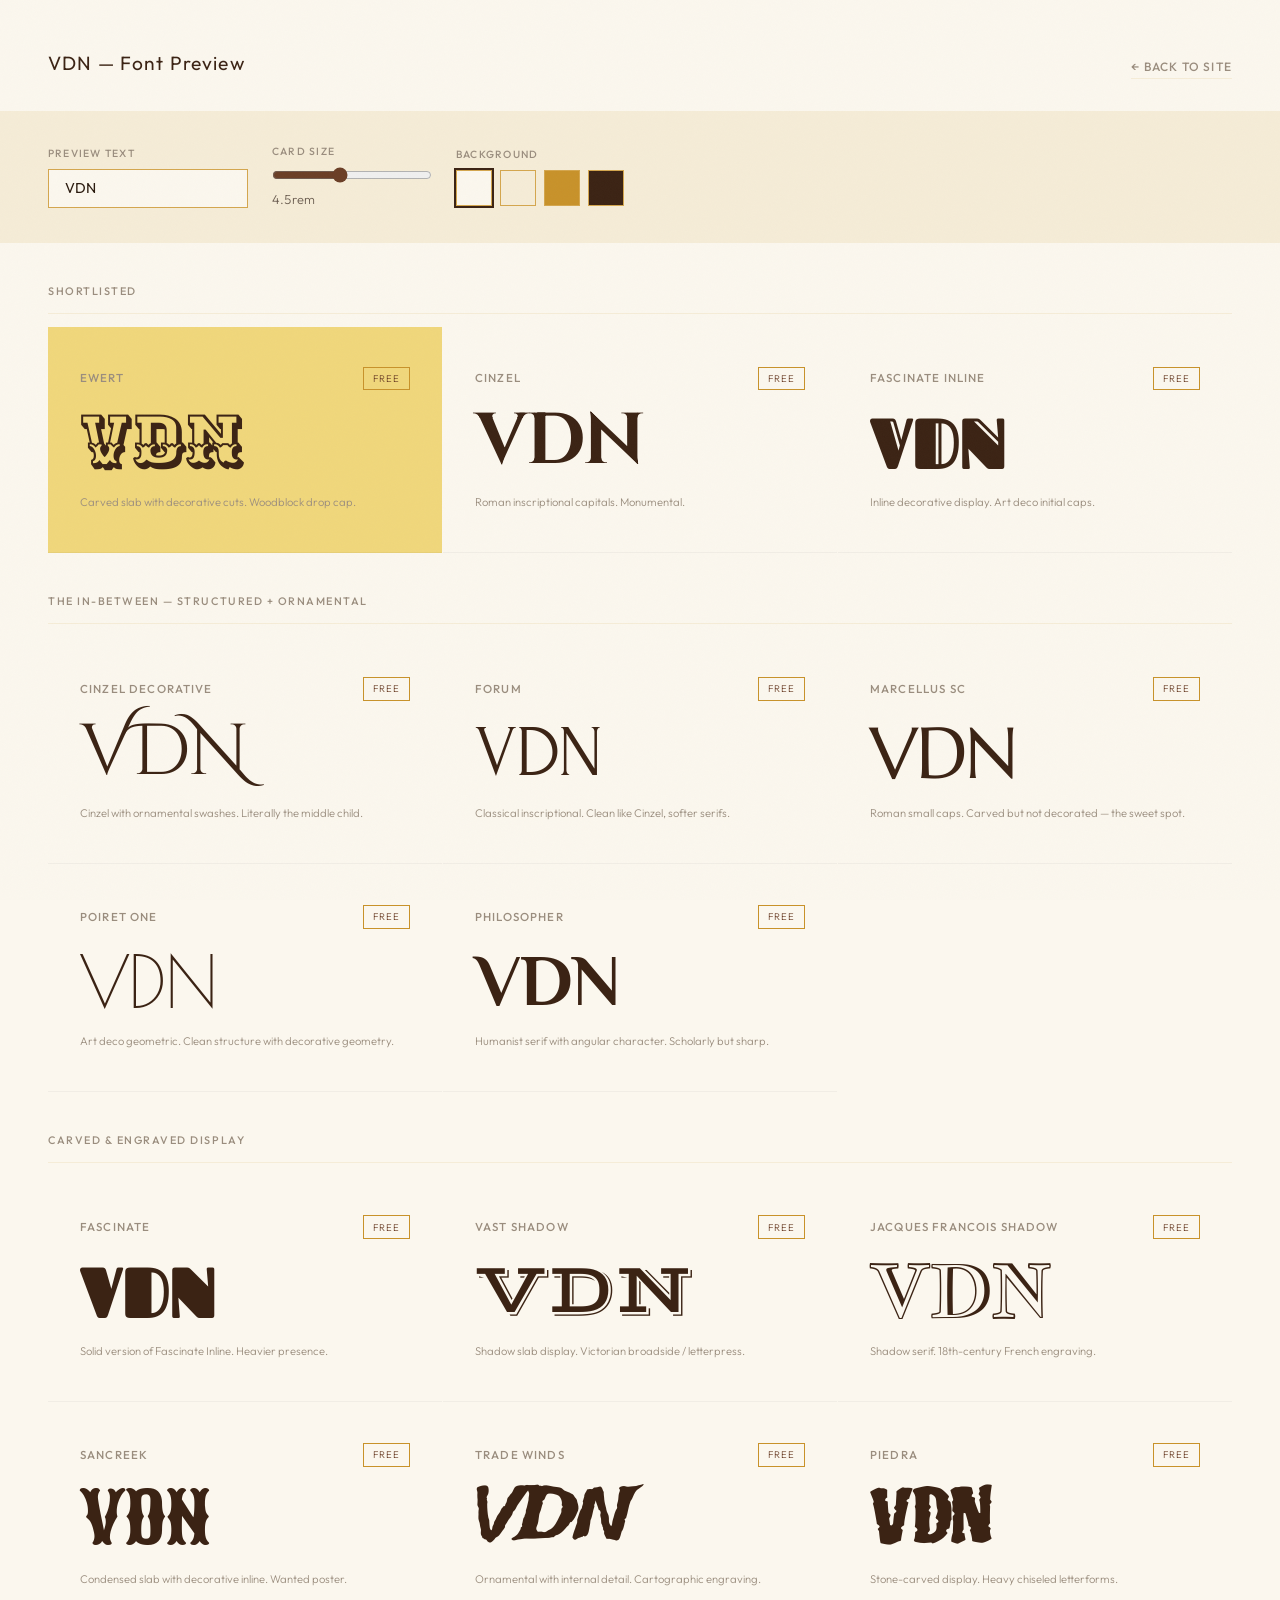
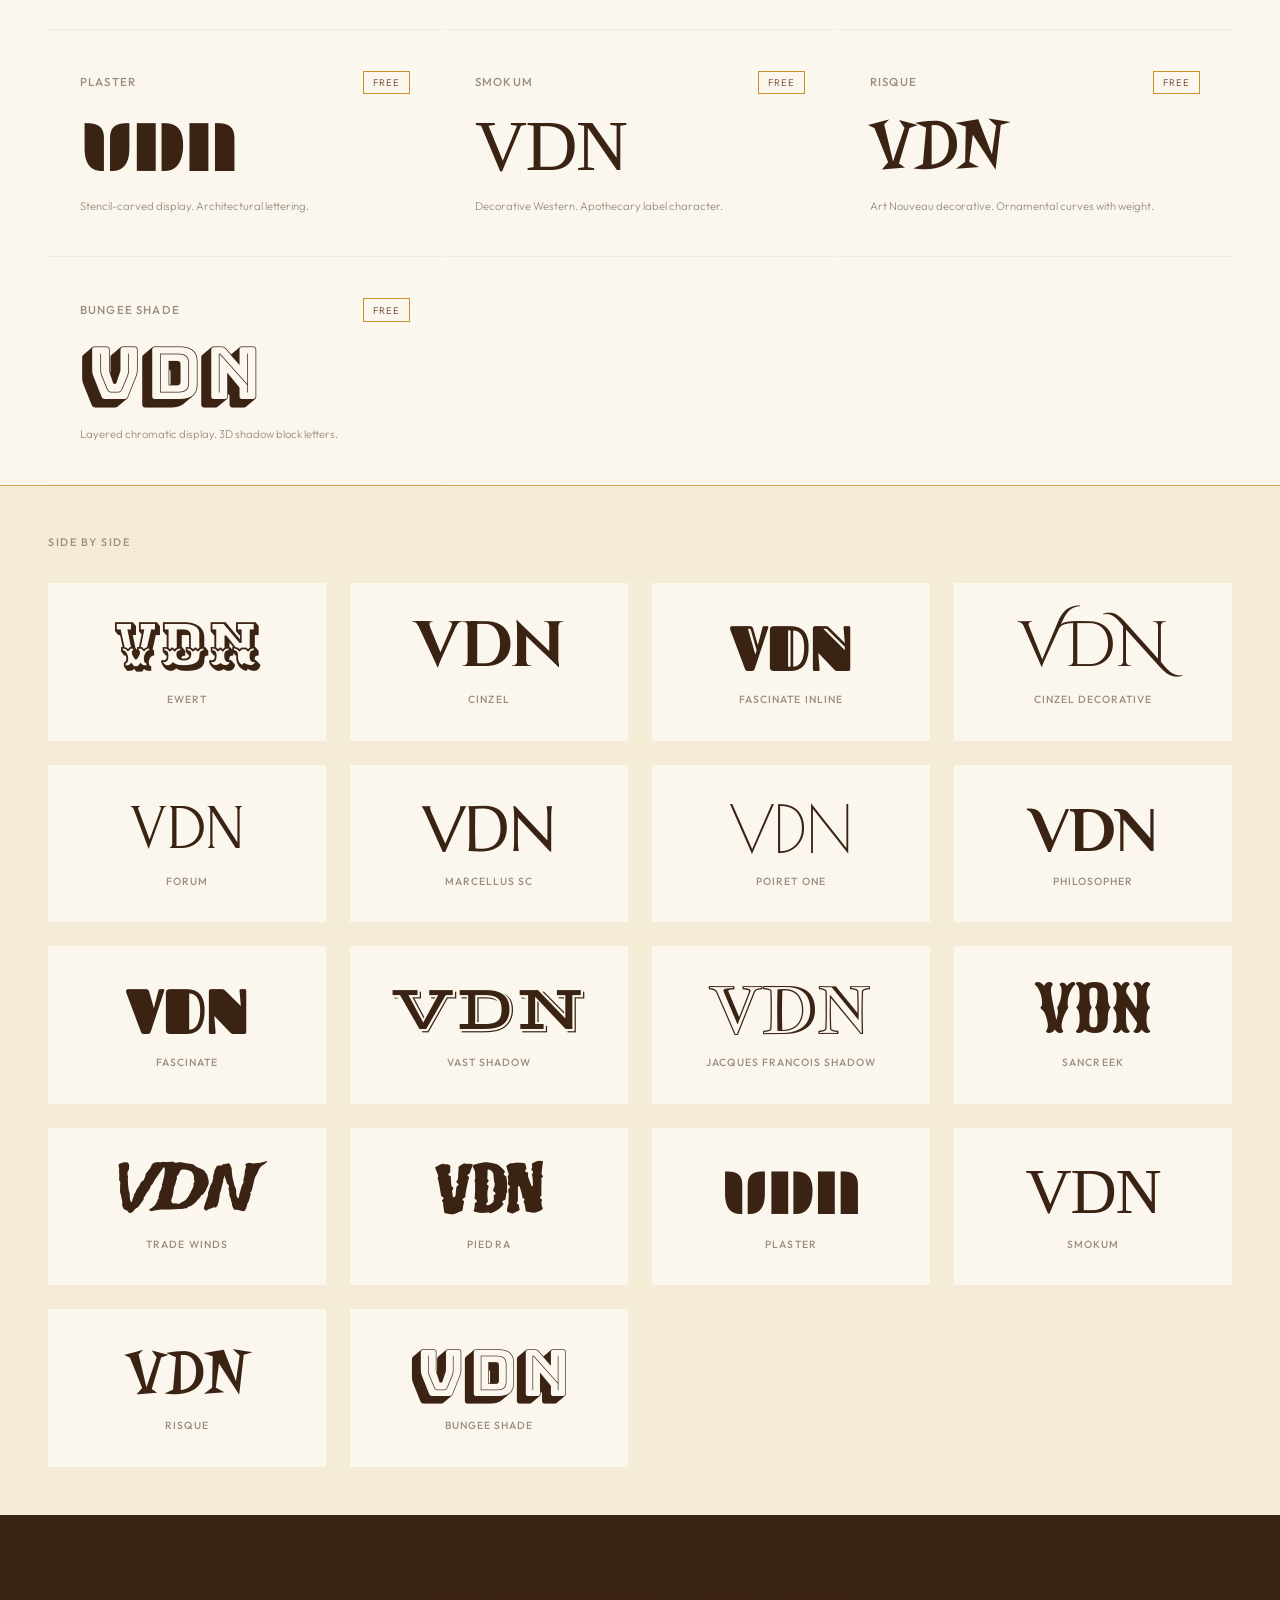
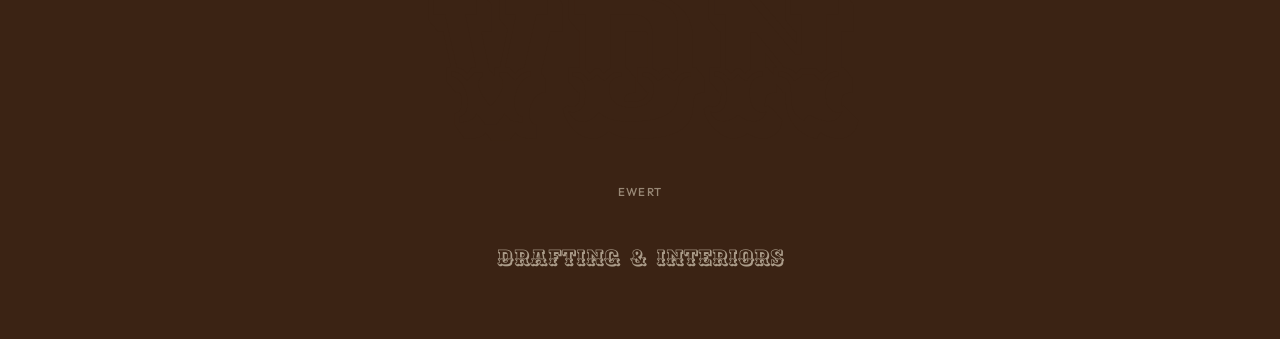
==== commit 8296ae05: "Rebrand to VDN Drafting & Interiors, shrink mobile nav - Updated all copy: hero, about, contact, foo" ====
--- a/font-preview.html
+++ b/font-preview.html
@@ -568,7 +568,7 @@
   <div class="large-preview" id="largePreview">
     <div class="large-preview-text" id="largePreviewText" style="font-family: 'Ewert', serif;">VDN</div>
     <div class="large-preview-label" id="largePreviewLabel">Ewert</div>
-    <div class="large-preview-subtitle" id="largePreviewSubtitle" style="font-family: 'Ewert', serif;">Design Studio & Curation</div>
+    <div class="large-preview-subtitle" id="largePreviewSubtitle" style="font-family: 'Ewert', serif;">Drafting & Interiors</div>
   </div>
 
   <script>
